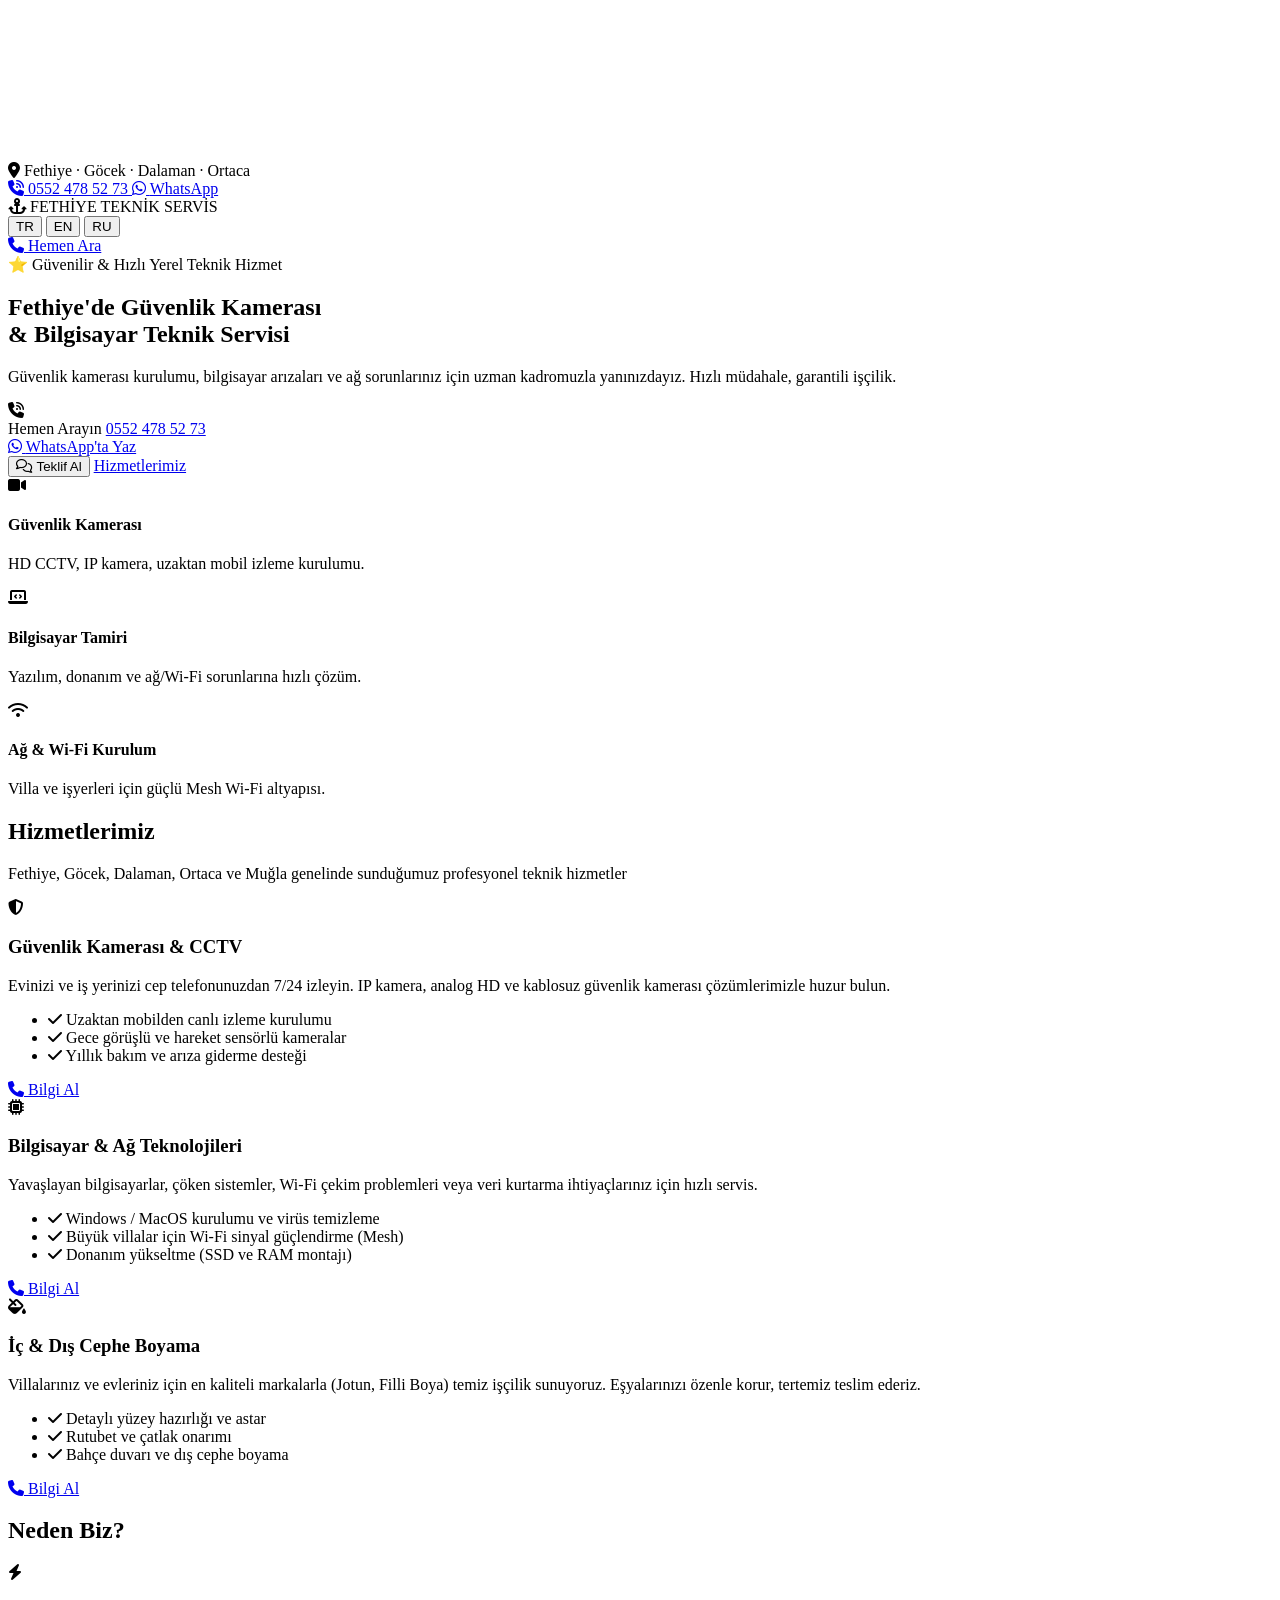
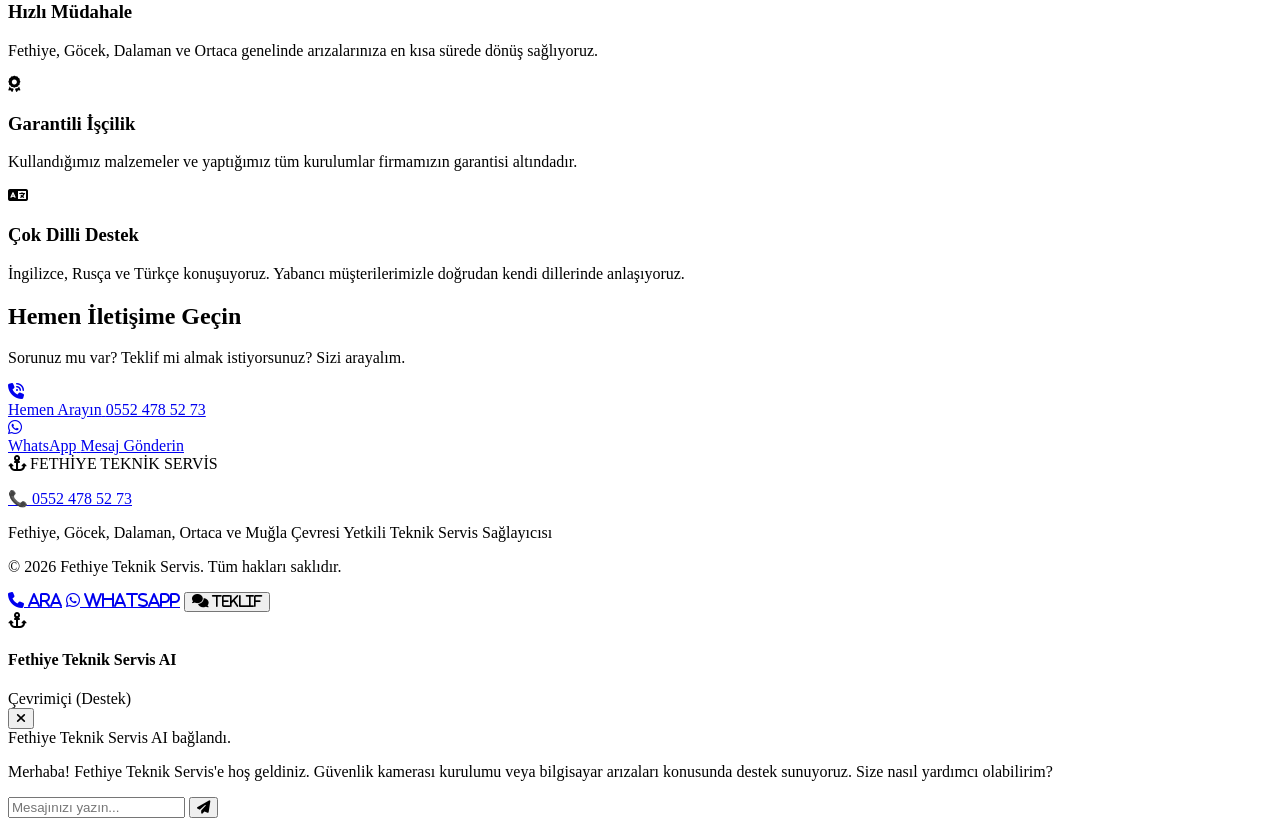
==== index.html @ 7c538374 "Create index.html" ====
<!DOCTYPE html>
<html lang="tr">
<head>
    <meta charset="UTF-8">
    <meta name="viewport" content="width=device-width, initial-scale=1.0">
    
    <!-- SEO Meta Tags -->
    <title id="meta-title">Fethiye Teknik Servis | CCTV Kamera Kurulum &amp; Bilgisayar Servisi</title>
    <meta name="description" id="meta-desc" content="Fethiye, Göcek, Dalaman ve Ortaca'da profesyonel güvenlik kamerası kurulumu ve bilgisayar teknik servis hizmetleri. Hızlı, güvenilir ve uygun fiyatlı çözümler.">
    <meta name="keywords" id="meta-keywords" content="fethiye güvenlik kamerası, fethiye bilgisayar tamiri, fethiye cctv, dalaman kamera kurulum, fethiye bilgisayar servisi, fethiye teknik servis, ремонт компьютеров фетхие">
    
    <!-- Google Fonts & Icons -->
    <link rel="preconnect" href="https://fonts.googleapis.com">
    <link rel="preconnect" href="https://fonts.gstatic.com" crossorigin>
    <link href="https://fonts.googleapis.com/css2?family=Outfit:wght@300;400;600;700;800&display=swap" rel="stylesheet">
    <link rel="stylesheet" href="https://cdnjs.cloudflare.com/ajax/libs/font-awesome/6.4.0/css/all.min.css">
    
    <link rel="stylesheet" href="style.css">
</head>
<body>

    <!-- Animated Canvas Background -->
    <canvas id="bg-canvas"></canvas>
    <!-- Background Glows -->
    <div class="glow glow-1"></div>
    <div class="glow glow-2"></div>
    <div class="glow glow-3"></div>

    <!-- TOP PHONE BAR -->
    <div class="top-phone-bar">
        <div class="container top-phone-inner">
            <div class="top-phone-left">
                <i class="fa-solid fa-location-dot"></i>
                <span>Fethiye · Göcek · Dalaman · Ortaca</span>
            </div>
            <div class="top-phone-right">
                <a href="tel:+905524785273" class="top-phone-link" id="top-phone-link">
                    <i class="fa-solid fa-phone-volume"></i>
                    <span id="top-phone-number">0552 478 52 73</span>
                </a>
                <a href="https://wa.me/905524785273" class="top-wa-link" target="_blank" id="top-wa-link">
                    <i class="fa-brands fa-whatsapp"></i>
                    <span>WhatsApp</span>
                </a>
            </div>
        </div>
    </div>

    <!-- Navigation -->
    <header>
        <div class="container navbar">
            <div class="logo" id="logo-text">
                <i class="fa-solid fa-anchor logo-icon"></i> FETHİYE <span class="accent-text">TEKNİK SERVİS</span>
            </div>
            
            <div class="nav-right">
                <!-- Language Switcher -->
                <div class="lang-selector">
                    <button class="lang-btn active" data-lang="tr">TR</button>
                    <button class="lang-btn" data-lang="en">EN</button>
                    <button class="lang-btn" data-lang="ru">RU</button>
                </div>
                <a href="tel:+905524785273" class="btn-call-header" id="nav-call-btn">
                    <i class="fa-solid fa-phone"></i> <span id="nav-phone-txt">Hemen Ara</span>
                </a>
            </div>
        </div>
    </header>

    <!-- Hero Section -->
    <section class="hero-section">
        <div class="container hero-container">
            <div class="hero-content">
                <div class="tagline" data-i18n="hero_tagline">⭐ Güvenilir &amp; Hızlı Yerel Teknik Hizmet</div>
                <h1 id="hero-title">
                    Fethiye'de <span class="gradient-text">Güvenlik Kamerası</span><br>&amp; Bilgisayar Teknik Servisi
                </h1>
                <p class="lead-text" id="hero-desc">
                    Güvenlik kamerası kurulumu, bilgisayar arızaları ve ağ sorunlarınız için uzman kadromuzla yanınızdayız. Hızlı müdahale, garantili işçilik.
                </p>

                <!-- BIG PHONE CALL BANNER -->
                <div class="hero-phone-banner">
                    <div class="hero-phone-content">
                        <div class="hero-phone-icon-wrap">
                            <i class="fa-solid fa-phone-volume"></i>
                        </div>
                        <div class="hero-phone-info">
                            <span class="hero-phone-label" data-i18n="call_now_label">Hemen Arayın</span>
                            <a href="tel:+905524785273" class="hero-phone-number" id="hero-phone-number">0552 478 52 73</a>
                        </div>
                        <a href="https://wa.me/905524785273" class="hero-wa-btn" target="_blank" id="hero-wa-btn">
                            <i class="fa-brands fa-whatsapp"></i>
                            <span data-i18n="whatsapp_btn">WhatsApp'ta Yaz</span>
                        </a>
                    </div>
                </div>

                <div class="hero-actions">
                    <button class="btn-primary start-chat-trigger" id="hero-cta-btn">
                        <i class="fa-regular fa-comments"></i> <span data-i18n="hero_cta">Teklif Al</span>
                    </button>
                    <a href="#services" class="btn-secondary" id="hero-secondary-btn">
                        <span data-i18n="hero_secondary">Hizmetlerimiz</span>
                    </a>
                </div>
            </div>
            
            <div class="hero-badge-container">
                <div class="service-quick-cards">
                    <div class="quick-card">
                        <i class="fa-solid fa-video card-icon camera"></i>
                        <h4 data-i18n="service_camera_title">Güvenlik Kamerası</h4>
                        <p data-i18n="service_camera_desc">HD CCTV, IP kamera, uzaktan mobil izleme kurulumu.</p>
                    </div>
                    <div class="quick-card">
                        <i class="fa-solid fa-laptop-code card-icon computer"></i>
                        <h4 data-i18n="service_pc_title">Bilgisayar Tamiri</h4>
                        <p data-i18n="service_pc_desc">Yazılım, donanım ve ağ/Wi-Fi sorunlarına hızlı çözüm.</p>
                    </div>
                    <div class="quick-card">
                        <i class="fa-solid fa-wifi card-icon wifi"></i>
                        <h4 data-i18n="service_net_title">Ağ &amp; Wi-Fi Kurulum</h4>
                        <p data-i18n="service_net_desc">Villa ve işyerleri için güçlü Mesh Wi-Fi altyapısı.</p>
                    </div>
                </div>
            </div>
        </div>
    </section>

    <!-- Services Grid -->
    <section id="services" class="services-section">
        <div class="container">
            <div class="section-header">
                <h2 data-i18n="services_header_title">Hizmetlerimiz</h2>
                <p data-i18n="services_header_subtitle">Fethiye, Göcek, Dalaman, Ortaca ve Muğla genelinde sunduğumuz profesyonel teknik hizmetler</p>
            </div>
            
            <div class="services-grid">
                <div class="service-detail-card">
                    <div class="card-image-placeholder camera-bg">
                        <i class="fa-solid fa-shield-halved"></i>
                    </div>
                    <div class="card-body">
                        <h3 data-i18n="detail_camera_title">Güvenlik Kamerası &amp; CCTV</h3>
                        <p data-i18n="detail_camera_desc">Evinizi ve iş yerinizi cep telefonunuzdan 7/24 izleyin. IP kamera, analog HD ve kablosuz güvenlik kamerası çözümlerimizle huzur bulun.</p>
                        <ul>
                            <li><i class="fa-solid fa-check text-accent"></i> <span data-i18n="detail_camera_item1">Uzaktan mobilden canlı izleme kurulumu</span></li>
                            <li><i class="fa-solid fa-check text-accent"></i> <span data-i18n="detail_camera_item2">Gece görüşlü ve hareket sensörlü kameralar</span></li>
                            <li><i class="fa-solid fa-check text-accent"></i> <span data-i18n="detail_camera_item3">Yıllık bakım ve arıza giderme desteği</span></li>
                        </ul>
                        <a href="tel:+905524785273" class="card-cta-btn" id="card-call-1">
                            <i class="fa-solid fa-phone"></i> <span data-i18n="card_call_btn">Bilgi Al</span>
                        </a>
                    </div>
                </div>

                <div class="service-detail-card">
                    <div class="card-image-placeholder computer-bg">
                        <i class="fa-solid fa-microchip"></i>
                    </div>
                    <div class="card-body">
                        <h3 data-i18n="detail_pc_title">Bilgisayar &amp; Ağ Teknolojileri</h3>
                        <p data-i18n="detail_pc_desc">Yavaşlayan bilgisayarlar, çöken sistemler, Wi-Fi çekim problemleri veya veri kurtarma ihtiyaçlarınız için hızlı servis.</p>
                        <ul>
                            <li><i class="fa-solid fa-check text-accent"></i> <span data-i18n="detail_pc_item1">Windows / MacOS kurulumu ve virüs temizleme</span></li>
                            <li><i class="fa-solid fa-check text-accent"></i> <span data-i18n="detail_pc_item2">Büyük villalar için Wi-Fi sinyal güçlendirme (Mesh)</span></li>
                            <li><i class="fa-solid fa-check text-accent"></i> <span data-i18n="detail_pc_item3">Donanım yükseltme (SSD ve RAM montajı)</span></li>
                        </ul>
                        <a href="tel:+905524785273" class="card-cta-btn" id="card-call-2">
                            <i class="fa-solid fa-phone"></i> <span data-i18n="card_call_btn">Bilgi Al</span>
                        </a>
                    </div>
                </div>

                <div class="service-detail-card">
                    <div class="card-image-placeholder paint-bg">
                        <i class="fa-solid fa-fill-drip"></i>
                    </div>
                    <div class="card-body">
                        <h3 data-i18n="detail_paint_title">İç &amp; Dış Cephe Boyama</h3>
                        <p data-i18n="detail_paint_desc">Villalarınız ve evleriniz için en kaliteli markalarla (Jotun, Filli Boya) temiz işçilik sunuyoruz. Eşyalarınızı özenle korur, tertemiz teslim ederiz.</p>
                        <ul>
                            <li><i class="fa-solid fa-check text-accent"></i> <span data-i18n="detail_paint_item1">Detaylı yüzey hazırlığı ve astar</span></li>
                            <li><i class="fa-solid fa-check text-accent"></i> <span data-i18n="detail_paint_item2">Rutubet ve çatlak onarımı</span></li>
                            <li><i class="fa-solid fa-check text-accent"></i> <span data-i18n="detail_paint_item3">Bahçe duvarı ve dış cephe boyama</span></li>
                        </ul>
                        <a href="tel:+905524785273" class="card-cta-btn" id="card-call-3">
                            <i class="fa-solid fa-phone"></i> <span data-i18n="card_call_btn">Bilgi Al</span>
                        </a>
                    </div>
                </div>
            </div>
        </div>
    </section>

    <!-- Why Us Section -->
    <section class="why-us">
        <div class="container text-center">
            <h2 data-i18n="why_us_title">Neden Biz?</h2>
            <div class="why-us-grid">
                <div class="why-card">
                    <i class="fa-solid fa-bolt icon-why"></i>
                    <h3 data-i18n="why_time_title">Hızlı Müdahale</h3>
                    <p data-i18n="why_time_desc">Fethiye, Göcek, Dalaman ve Ortaca genelinde arızalarınıza en kısa sürede dönüş sağlıyoruz.</p>
                </div>
                <div class="why-card">
                    <i class="fa-solid fa-award icon-why"></i>
                    <h3 data-i18n="why_quality_title">Garantili İşçilik</h3>
                    <p data-i18n="why_quality_desc">Kullandığımız malzemeler ve yaptığımız tüm kurulumlar firmamızın garantisi altındadır.</p>
                </div>
                <div class="why-card">
                    <i class="fa-solid fa-language icon-why"></i>
                    <h3 data-i18n="why_lang_title">Çok Dilli Destek</h3>
                    <p data-i18n="why_lang_desc">İngilizce, Rusça ve Türkçe konuşuyoruz. Yabancı müşterilerimizle doğrudan kendi dillerinde anlaşıyoruz.</p>
                </div>
            </div>
        </div>
    </section>

    <!-- Contact CTA Section -->
    <section class="contact-cta-section">
        <div class="container contact-cta-inner">
            <div class="contact-cta-text">
                <h2 data-i18n="cta_title">Hemen İletişime Geçin</h2>
                <p data-i18n="cta_desc">Sorunuz mu var? Teklif mi almak istiyorsunuz? Sizi arayalım.</p>
            </div>
            <div class="contact-cta-btns">
                <a href="tel:+905524785273" class="btn-big-call" id="cta-call-btn">
                    <i class="fa-solid fa-phone-volume"></i>
                    <div>
                        <span class="btn-big-label" data-i18n="call_now_label">Hemen Arayın</span>
                        <span class="btn-big-number" id="cta-phone-number">0552 478 52 73</span>
                    </div>
                </a>
                <a href="https://wa.me/905524785273" class="btn-big-wa" target="_blank" id="cta-wa-btn">
                    <i class="fa-brands fa-whatsapp"></i>
                    <div>
                        <span class="btn-big-label">WhatsApp</span>
                        <span class="btn-big-number" data-i18n="whatsapp_btn">Mesaj Gönderin</span>
                    </div>
                </a>
            </div>
        </div>
    </section>

    <!-- Footer -->
    <footer>
        <div class="container footer-content text-center">
            <div class="footer-logo">
                <i class="fa-solid fa-anchor"></i> FETHİYE TEKNİK SERVİS
            </div>
            <p class="footer-phone"><a href="tel:+905524785273" id="footer-phone-link">📞 0552 478 52 73</a></p>
            <p class="footer-subtext" data-i18n="footer_sub">Fethiye, Göcek, Dalaman, Ortaca ve Muğla Çevresi Yetkili Teknik Servis Sağlayıcısı</p>
            <p class="footer-copy">&copy; 2026 Fethiye Teknik Servis. Tüm hakları saklıdır.</p>
        </div>
    </footer>

    <!-- Floating Action Buttons -->
    <div class="floating-actions">
        <a href="tel:+905524785273" class="fab fab-call" id="fab-call" title="Hemen Ara">
            <i class="fa-solid fa-phone"></i>
            <span class="fab-label" data-i18n="fab_call">Ara</span>
        </a>
        <a href="https://wa.me/905524785273" class="fab fab-wa" id="fab-wa" target="_blank" title="WhatsApp">
            <i class="fa-brands fa-whatsapp"></i>
            <span class="fab-label">WhatsApp</span>
        </a>
        <button class="fab fab-chat start-chat-trigger" id="fab-chat" title="AI Asistan">
            <i class="fa-solid fa-comments"></i>
            <span class="fab-label" data-i18n="fab_chat">Teklif</span>
        </button>
    </div>

    <!-- Floating Chat Widget -->
    <div class="chat-widget" id="chat-widget">
        <div class="chat-window" id="chat-window">
            <div class="chat-header">
                <div class="chat-header-left">
                    <i class="fa-solid fa-anchor header-icon"></i>
                    <div>
                        <h4 id="bot-name">Fethiye Teknik Servis AI</h4>
                        <span class="status-online"><span class="dot"></span> <span data-i18n="bot_status">Çevrimiçi (Destek)</span></span>
                    </div>
                </div>
                <button class="chat-close" id="chat-close"><i class="fa-solid fa-xmark"></i></button>
            </div>
            
            <div class="chat-messages" id="chat-messages">
                <div class="message system-msg">
                    <span data-i18n="chat_welcome_meta">Fethiye Teknik Servis AI bağlandı.</span>
                </div>
                <div class="message bot-msg">
                    <p data-i18n="chat_welcome">Merhaba! Fethiye Teknik Servis'e hoş geldiniz. Güvenlik kamerası kurulumu veya bilgisayar arızaları konusunda destek sunuyoruz. Size nasıl yardımcı olabilirim?</p>
                </div>
            </div>

            <div class="chat-input-area">
                <input type="text" id="chat-input" placeholder="Mesajınızı yazın..." data-i18n-placeholder="chat_placeholder">
                <button id="chat-send"><i class="fa-solid fa-paper-plane"></i></button>
            </div>
        </div>
    </div>

    <!-- Multi-language script file -->
    <script src="script.js?v=3.0"></script>
    <!-- Animated Background -->
    <script src="bg-animation.js"></script>
</body>
</html>
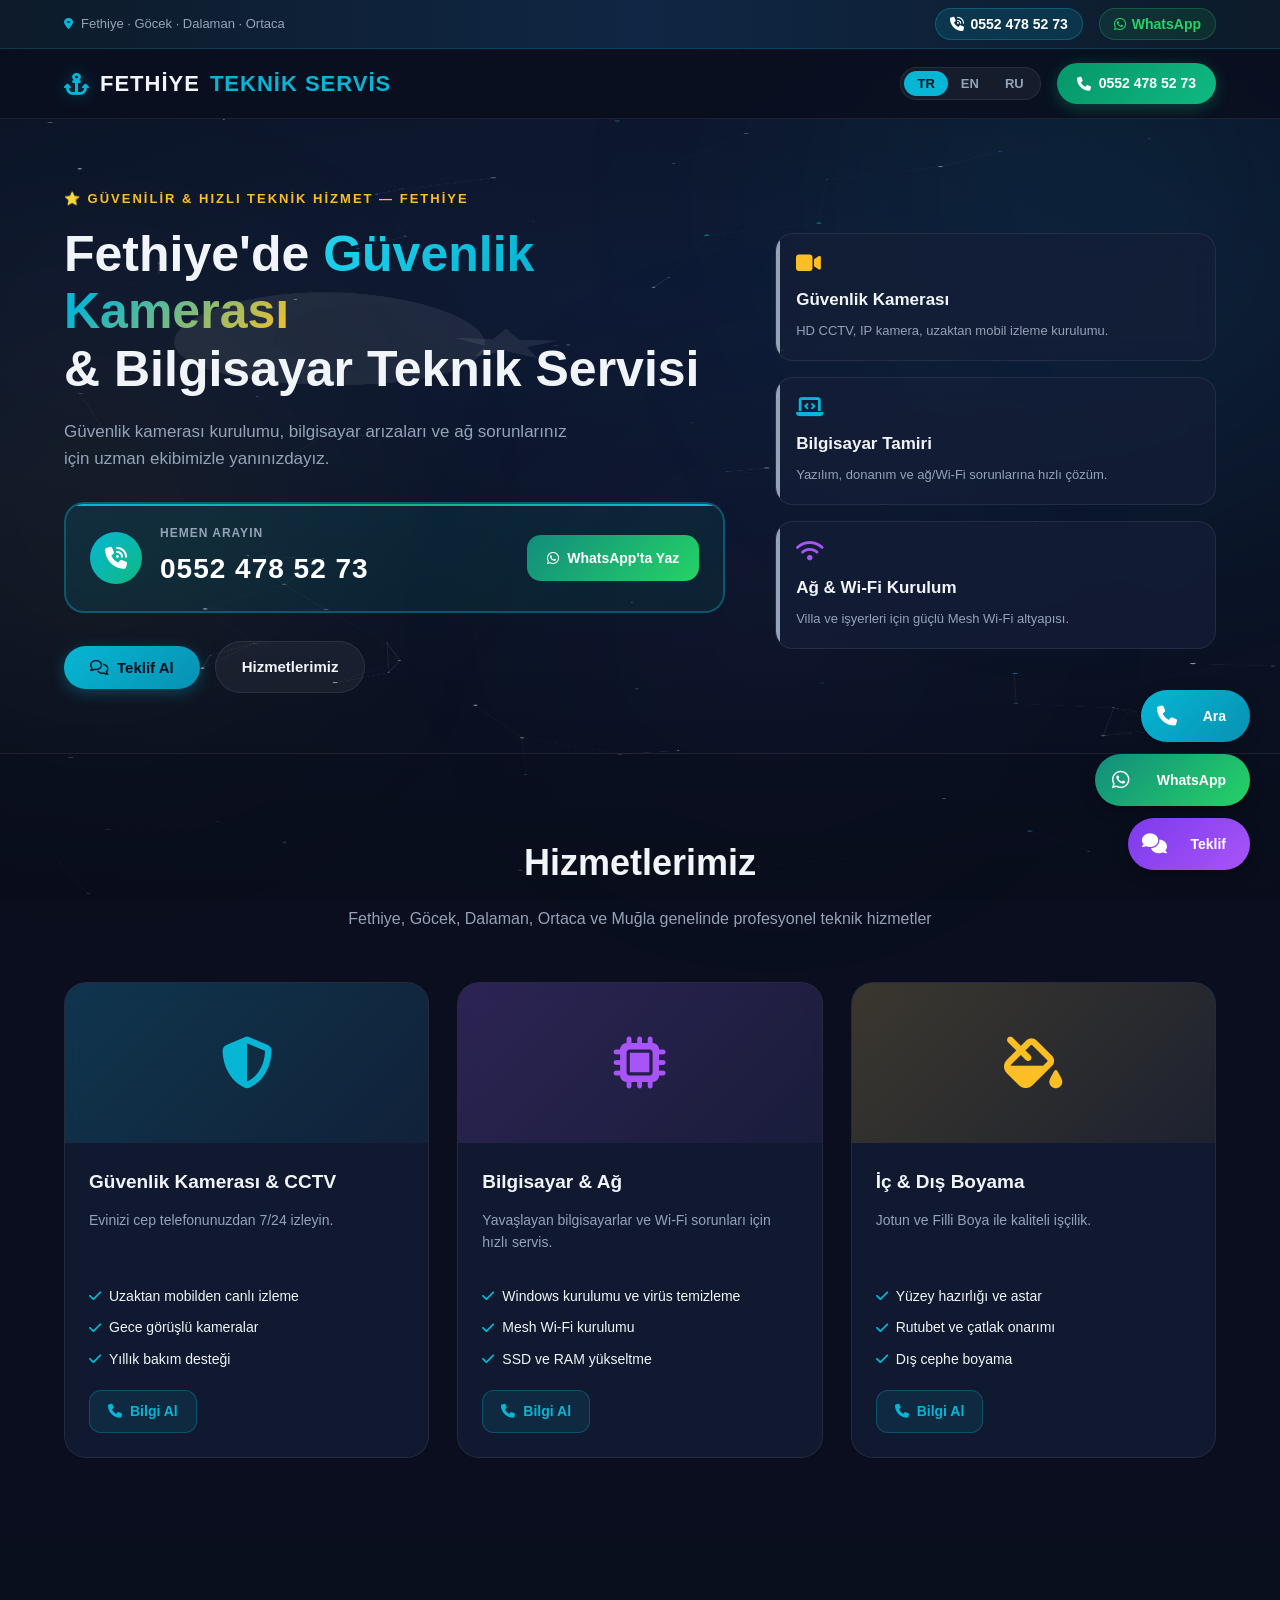
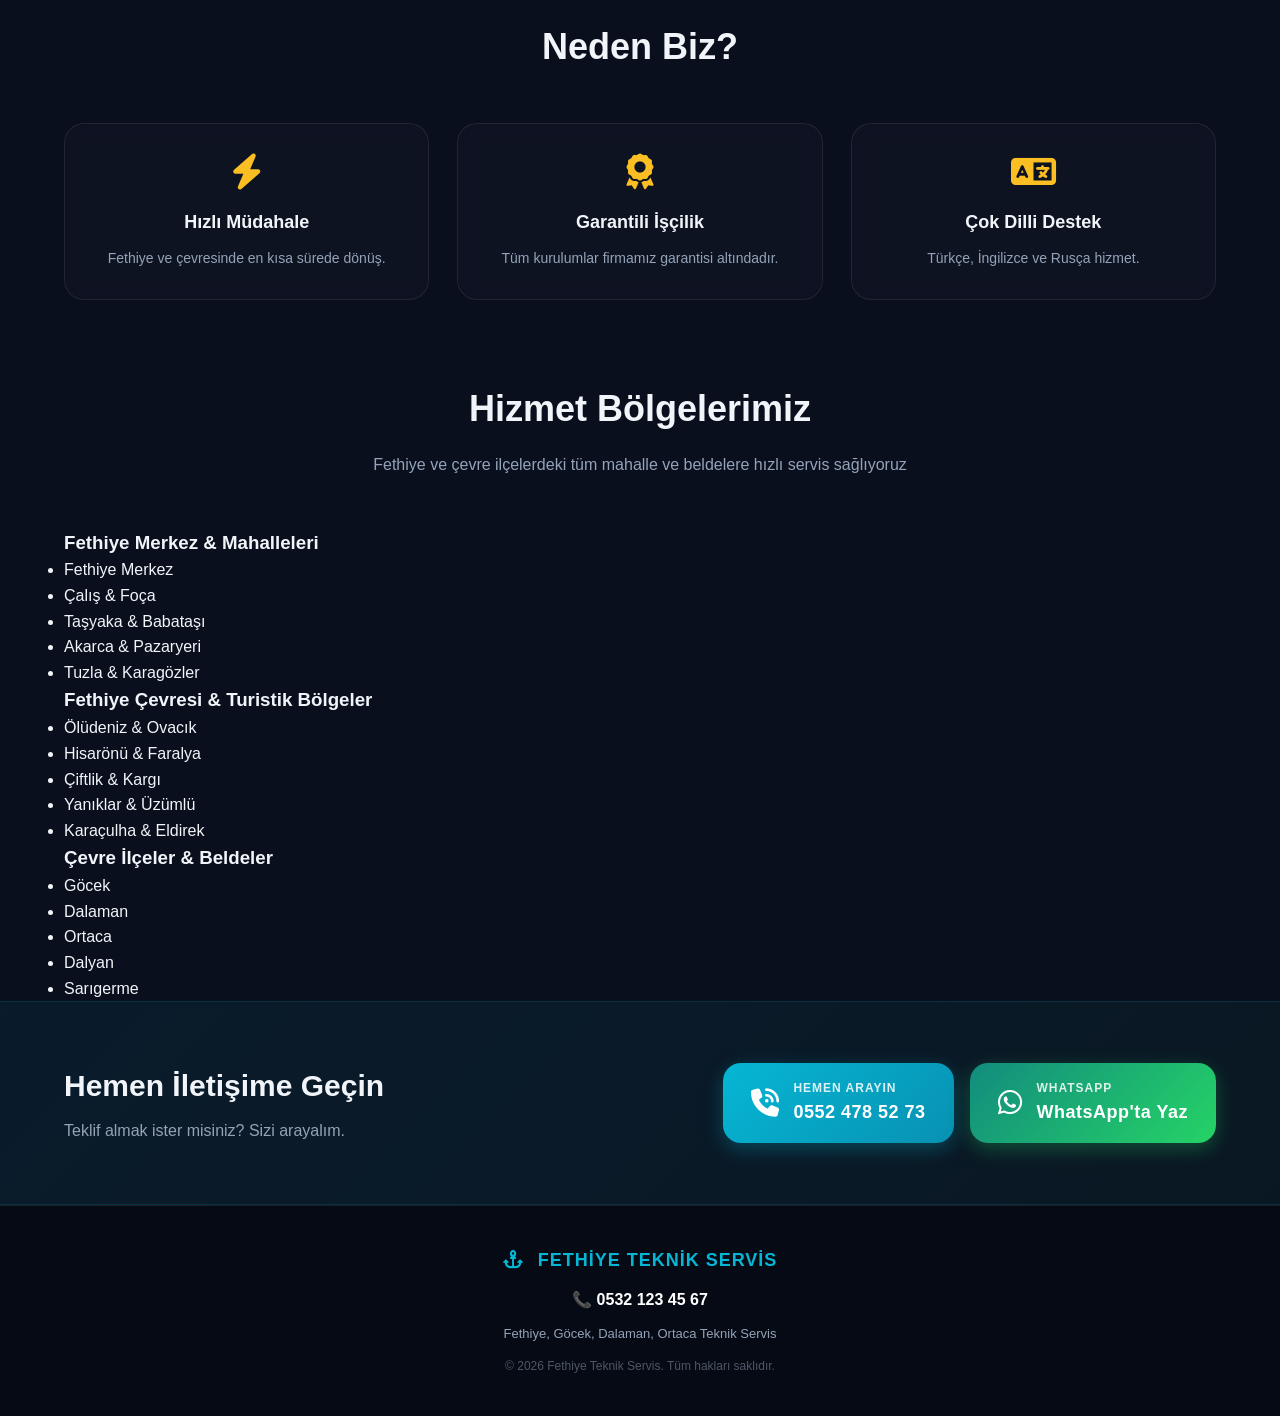
==== commit fc866280: "Update index.html with Service Areas and SEO meta tags" ====
--- a/index.html
+++ b/index.html
@@ -5,10 +5,90 @@
     <meta name="viewport" content="width=device-width, initial-scale=1.0">
     
     <!-- SEO Meta Tags -->
-    <title id="meta-title">Fethiye Teknik Servis | CCTV Kamera Kurulum &amp; Bilgisayar Servisi</title>
+    <title id="meta-title">Fethiye Teknik Servis | CCTV Kamera Kurulum & Bilgisayar Servisi</title>
     <meta name="description" id="meta-desc" content="Fethiye, Göcek, Dalaman ve Ortaca'da profesyonel güvenlik kamerası kurulumu ve bilgisayar teknik servis hizmetleri. Hızlı, güvenilir ve uygun fiyatlı çözümler.">
     <meta name="keywords" id="meta-keywords" content="fethiye güvenlik kamerası, fethiye bilgisayar tamiri, fethiye cctv, dalaman kamera kurulum, fethiye bilgisayar servisi, fethiye teknik servis, ремонт компьютеров фетхие">
     
+    <!-- Open Graph / Facebook -->
+    <meta property="og:type" content="website">
+    <meta property="og:url" content="https://fethiyekaptanbilisimteknolojileri.com.tr/">
+    <meta property="og:title" content="Fethiye Teknik Servis | Kamera & Bilgisayar Servisi">
+    <meta property="og:description" content="Fethiye, Göcek, Dalaman ve Ortaca genelinde profesyonel güvenlik kamerası kurulumu ve bilgisayar teknik servisi.">
+    <meta property="og:image" content="https://fethiyekaptanbilisimteknolojileri.com.tr/Kaptan_Services_Flyer.png">
+
+    <!-- Twitter -->
+    <meta property="twitter:card" content="summary_large_image">
+    <meta property="twitter:url" content="https://fethiyekaptanbilisimteknolojileri.com.tr/">
+    <meta property="twitter:title" content="Fethiye Teknik Servis | Kamera & Bilgisayar Servisi">
+    <meta property="twitter:description" content="Fethiye, Göcek, Dalaman ve Ortaca genelinde profesyonel güvenlik kamerası kurulumu ve bilgisayar teknik servisi.">
+    <meta property="twitter:image" content="https://fethiyekaptanbilisimteknolojileri.com.tr/Kaptan_Services_Flyer.png">
+
+    <!-- Favicon -->
+    <link rel="icon" type="image/png" href="Kaptan_Services_Flyer.png">
+    <link rel="apple-touch-icon" href="Kaptan_Services_Flyer.png">
+
+    <!-- Local Business Structured Data (JSON-LD) -->
+    <script type="application/ld+json">
+    {
+      "@context": "https://schema.org",
+      "@type": "ProfessionalService",
+      "name": "Fethiye Teknik Servis",
+      "image": "https://fethiyekaptanbilisimteknolojileri.com.tr/Kaptan_Services_Flyer.png",
+      "@id": "https://fethiyekaptanbilisimteknolojileri.com.tr/#website",
+      "url": "https://fethiyekaptanbilisimteknolojileri.com.tr/",
+      "telephone": "+905524785273",
+      "priceRange": "$$",
+      "address": {
+        "@type": "PostalAddress",
+        "streetAddress": "Fethiye Merkez",
+        "addressLocality": "Fethiye",
+        "addressRegion": "Muğla",
+        "postalCode": "48300",
+        "addressCountry": "TR"
+      },
+      "geo": {
+        "@type": "GeoCoordinates",
+        "latitude": "36.6219",
+        "longitude": "29.1164"
+      },
+      "openingHoursSpecification": {
+        "@type": "OpeningHoursSpecification",
+        "dayOfWeek": [
+          "Monday",
+          "Tuesday",
+          "Wednesday",
+          "Thursday",
+          "Friday",
+          "Saturday",
+          "Sunday"
+        ],
+        "opens": "08:00",
+        "closes": "22:00"
+      },
+      "sameAs": [
+        "https://wa.me/905524785273"
+      ],
+      "areaServed": [
+        {
+          "@type": "AdministrativeArea",
+          "name": "Fethiye"
+        },
+        {
+          "@type": "AdministrativeArea",
+          "name": "Göcek"
+        },
+        {
+          "@type": "AdministrativeArea",
+          "name": "Dalaman"
+        },
+        {
+          "@type": "AdministrativeArea",
+          "name": "Ortaca"
+        }
+      ]
+    }
+    </script>
+
     <!-- Google Fonts & Icons -->
     <link rel="preconnect" href="https://fonts.googleapis.com">
     <link rel="preconnect" href="https://fonts.gstatic.com" crossorigin>
@@ -34,11 +114,11 @@
                 <span>Fethiye · Göcek · Dalaman · Ortaca</span>
             </div>
             <div class="top-phone-right">
-                <a href="tel:+905524785273" class="top-phone-link" id="top-phone-link">
+                <a href="tel:+905321234567" class="top-phone-link" id="top-phone-link">
                     <i class="fa-solid fa-phone-volume"></i>
-                    <span id="top-phone-number">0552 478 52 73</span>
+                    <span id="top-phone-number">0532 123 45 67</span>
                 </a>
-                <a href="https://wa.me/905524785273" class="top-wa-link" target="_blank" id="top-wa-link">
+                <a href="https://wa.me/905321234567" class="top-wa-link" target="_blank" id="top-wa-link">
                     <i class="fa-brands fa-whatsapp"></i>
                     <span>WhatsApp</span>
                 </a>
@@ -60,7 +140,7 @@
                     <button class="lang-btn" data-lang="en">EN</button>
                     <button class="lang-btn" data-lang="ru">RU</button>
                 </div>
-                <a href="tel:+905524785273" class="btn-call-header" id="nav-call-btn">
+                <a href="tel:+905321234567" class="btn-call-header" id="nav-call-btn">
                     <i class="fa-solid fa-phone"></i> <span id="nav-phone-txt">Hemen Ara</span>
                 </a>
             </div>
@@ -71,9 +151,9 @@
     <section class="hero-section">
         <div class="container hero-container">
             <div class="hero-content">
-                <div class="tagline" data-i18n="hero_tagline">⭐ Güvenilir &amp; Hızlı Yerel Teknik Hizmet</div>
+                <div class="tagline" data-i18n="hero_tagline">⭐ Güvenilir & Hızlı Yerel Teknik Hizmet</div>
                 <h1 id="hero-title">
-                    Fethiye'de <span class="gradient-text">Güvenlik Kamerası</span><br>&amp; Bilgisayar Teknik Servisi
+                    Fethiye'de <span class="gradient-text">Güvenlik Kamerası</span><br>& Bilgisayar Teknik Servisi
                 </h1>
                 <p class="lead-text" id="hero-desc">
                     Güvenlik kamerası kurulumu, bilgisayar arızaları ve ağ sorunlarınız için uzman kadromuzla yanınızdayız. Hızlı müdahale, garantili işçilik.
@@ -87,9 +167,9 @@
                         </div>
                         <div class="hero-phone-info">
                             <span class="hero-phone-label" data-i18n="call_now_label">Hemen Arayın</span>
-                            <a href="tel:+905524785273" class="hero-phone-number" id="hero-phone-number">0552 478 52 73</a>
+                            <a href="tel:+905321234567" class="hero-phone-number" id="hero-phone-number">0532 123 45 67</a>
                         </div>
-                        <a href="https://wa.me/905524785273" class="hero-wa-btn" target="_blank" id="hero-wa-btn">
+                        <a href="https://wa.me/905321234567" class="hero-wa-btn" target="_blank" id="hero-wa-btn">
                             <i class="fa-brands fa-whatsapp"></i>
                             <span data-i18n="whatsapp_btn">WhatsApp'ta Yaz</span>
                         </a>
@@ -120,7 +200,7 @@
                     </div>
                     <div class="quick-card">
                         <i class="fa-solid fa-wifi card-icon wifi"></i>
-                        <h4 data-i18n="service_net_title">Ağ &amp; Wi-Fi Kurulum</h4>
+                        <h4 data-i18n="service_net_title">Ağ & Wi-Fi Kurulum</h4>
                         <p data-i18n="service_net_desc">Villa ve işyerleri için güçlü Mesh Wi-Fi altyapısı.</p>
                     </div>
                 </div>
@@ -142,14 +222,14 @@
                         <i class="fa-solid fa-shield-halved"></i>
                     </div>
                     <div class="card-body">
-                        <h3 data-i18n="detail_camera_title">Güvenlik Kamerası &amp; CCTV</h3>
+                        <h3 data-i18n="detail_camera_title">Güvenlik Kamerası & CCTV</h3>
                         <p data-i18n="detail_camera_desc">Evinizi ve iş yerinizi cep telefonunuzdan 7/24 izleyin. IP kamera, analog HD ve kablosuz güvenlik kamerası çözümlerimizle huzur bulun.</p>
                         <ul>
                             <li><i class="fa-solid fa-check text-accent"></i> <span data-i18n="detail_camera_item1">Uzaktan mobilden canlı izleme kurulumu</span></li>
                             <li><i class="fa-solid fa-check text-accent"></i> <span data-i18n="detail_camera_item2">Gece görüşlü ve hareket sensörlü kameralar</span></li>
                             <li><i class="fa-solid fa-check text-accent"></i> <span data-i18n="detail_camera_item3">Yıllık bakım ve arıza giderme desteği</span></li>
                         </ul>
-                        <a href="tel:+905524785273" class="card-cta-btn" id="card-call-1">
+                        <a href="tel:+905321234567" class="card-cta-btn" id="card-call-1">
                             <i class="fa-solid fa-phone"></i> <span data-i18n="card_call_btn">Bilgi Al</span>
                         </a>
                     </div>
@@ -160,14 +240,14 @@
                         <i class="fa-solid fa-microchip"></i>
                     </div>
                     <div class="card-body">
-                        <h3 data-i18n="detail_pc_title">Bilgisayar &amp; Ağ Teknolojileri</h3>
+                        <h3 data-i18n="detail_pc_title">Bilgisayar & Ağ Teknolojileri</h3>
                         <p data-i18n="detail_pc_desc">Yavaşlayan bilgisayarlar, çöken sistemler, Wi-Fi çekim problemleri veya veri kurtarma ihtiyaçlarınız için hızlı servis.</p>
                         <ul>
                             <li><i class="fa-solid fa-check text-accent"></i> <span data-i18n="detail_pc_item1">Windows / MacOS kurulumu ve virüs temizleme</span></li>
                             <li><i class="fa-solid fa-check text-accent"></i> <span data-i18n="detail_pc_item2">Büyük villalar için Wi-Fi sinyal güçlendirme (Mesh)</span></li>
                             <li><i class="fa-solid fa-check text-accent"></i> <span data-i18n="detail_pc_item3">Donanım yükseltme (SSD ve RAM montajı)</span></li>
                         </ul>
-                        <a href="tel:+905524785273" class="card-cta-btn" id="card-call-2">
+                        <a href="tel:+905321234567" class="card-cta-btn" id="card-call-2">
                             <i class="fa-solid fa-phone"></i> <span data-i18n="card_call_btn">Bilgi Al</span>
                         </a>
                     </div>
@@ -178,14 +258,14 @@
                         <i class="fa-solid fa-fill-drip"></i>
                     </div>
                     <div class="card-body">
-                        <h3 data-i18n="detail_paint_title">İç &amp; Dış Cephe Boyama</h3>
+                        <h3 data-i18n="detail_paint_title">İç & Dış Cephe Boyama</h3>
                         <p data-i18n="detail_paint_desc">Villalarınız ve evleriniz için en kaliteli markalarla (Jotun, Filli Boya) temiz işçilik sunuyoruz. Eşyalarınızı özenle korur, tertemiz teslim ederiz.</p>
                         <ul>
                             <li><i class="fa-solid fa-check text-accent"></i> <span data-i18n="detail_paint_item1">Detaylı yüzey hazırlığı ve astar</span></li>
                             <li><i class="fa-solid fa-check text-accent"></i> <span data-i18n="detail_paint_item2">Rutubet ve çatlak onarımı</span></li>
                             <li><i class="fa-solid fa-check text-accent"></i> <span data-i18n="detail_paint_item3">Bahçe duvarı ve dış cephe boyama</span></li>
                         </ul>
-                        <a href="tel:+905524785273" class="card-cta-btn" id="card-call-3">
+                        <a href="tel:+905321234567" class="card-cta-btn" id="card-call-3">
                             <i class="fa-solid fa-phone"></i> <span data-i18n="card_call_btn">Bilgi Al</span>
                         </a>
                     </div>
@@ -218,6 +298,48 @@
         </div>
     </section>
 
+    <!-- Service Areas Section -->
+    <section class="locations-section">
+        <div class="container">
+            <div class="section-header">
+                <h2 data-i18n="locations_title">Hizmet Bölgelerimiz</h2>
+                <p data-i18n="locations_subtitle">Fethiye ve çevre ilçelerdeki tüm mahalle ve beldelere hızlı servis sağlıyoruz</p>
+            </div>
+            <div class="locations-grid">
+                <div class="location-card">
+                    <h3 data-i18n="loc_cat1_title">Fethiye Merkez & Mahalleleri</h3>
+                    <ul>
+                        <li>Fethiye Merkez</li>
+                        <li>Çalış & Foça</li>
+                        <li>Taşyaka & Babataşı</li>
+                        <li>Akarca & Pazaryeri</li>
+                        <li>Tuzla & Karagözler</li>
+                    </ul>
+                </div>
+                <div class="location-card">
+                    <h3 data-i18n="loc_cat2_title">Fethiye Çevresi & Turistik Bölgeler</h3>
+                    <ul>
+                        <li>Ölüdeniz & Ovacık</li>
+                        <li>Hisarönü & Faralya</li>
+                        <li>Çiftlik & Kargı</li>
+                        <li>Yanıklar & Üzümlü</li>
+                        <li>Karaçulha & Eldirek</li>
+                    </ul>
+                </div>
+                <div class="location-card">
+                    <h3 data-i18n="loc_cat3_title">Çevre İlçeler & Beldeler</h3>
+                    <ul>
+                        <li>Göcek</li>
+                        <li>Dalaman</li>
+                        <li>Ortaca</li>
+                        <li>Dalyan</li>
+                        <li>Sarıgerme</li>
+                    </ul>
+                </div>
+            </div>
+        </div>
+    </section>
+
     <!-- Contact CTA Section -->
     <section class="contact-cta-section">
         <div class="container contact-cta-inner">
@@ -226,14 +348,14 @@
                 <p data-i18n="cta_desc">Sorunuz mu var? Teklif mi almak istiyorsunuz? Sizi arayalım.</p>
             </div>
             <div class="contact-cta-btns">
-                <a href="tel:+905524785273" class="btn-big-call" id="cta-call-btn">
+                <a href="tel:+905321234567" class="btn-big-call" id="cta-call-btn">
                     <i class="fa-solid fa-phone-volume"></i>
                     <div>
                         <span class="btn-big-label" data-i18n="call_now_label">Hemen Arayın</span>
-                        <span class="btn-big-number" id="cta-phone-number">0552 478 52 73</span>
+                        <span class="btn-big-number" id="cta-phone-number">0532 123 45 67</span>
                     </div>
                 </a>
-                <a href="https://wa.me/905524785273" class="btn-big-wa" target="_blank" id="cta-wa-btn">
+                <a href="https://wa.me/905321234567" class="btn-big-wa" target="_blank" id="cta-wa-btn">
                     <i class="fa-brands fa-whatsapp"></i>
                     <div>
                         <span class="btn-big-label">WhatsApp</span>
@@ -250,19 +372,19 @@
             <div class="footer-logo">
                 <i class="fa-solid fa-anchor"></i> FETHİYE TEKNİK SERVİS
             </div>
-            <p class="footer-phone"><a href="tel:+905524785273" id="footer-phone-link">📞 0552 478 52 73</a></p>
-            <p class="footer-subtext" data-i18n="footer_sub">Fethiye, Göcek, Dalaman, Ortaca ve Muğla Çevresi Yetkili Teknik Servis Sağlayıcısı</p>
+            <p class="footer-phone"><a href="tel:+905321234567" id="footer-phone-link">📞 0532 123 45 67</a></p>
+            <p class="footer-subtext" data-i18n="footer_sub">Fethiye, Göcek, Dalaman, Ortaca and Muğla Çevresi Yetkili Teknik Servis Sağlayıcısı</p>
             <p class="footer-copy">&copy; 2026 Fethiye Teknik Servis. Tüm hakları saklıdır.</p>
         </div>
     </footer>
 
     <!-- Floating Action Buttons -->
     <div class="floating-actions">
-        <a href="tel:+905524785273" class="fab fab-call" id="fab-call" title="Hemen Ara">
+        <a href="tel:+905321234567" class="fab fab-call" id="fab-call" title="Hemen Ara">
             <i class="fa-solid fa-phone"></i>
             <span class="fab-label" data-i18n="fab_call">Ara</span>
         </a>
-        <a href="https://wa.me/905524785273" class="fab fab-wa" id="fab-wa" target="_blank" title="WhatsApp">
+        <a href="https://wa.me/905321234567" class="fab fab-wa" id="fab-wa" target="_blank" title="WhatsApp">
             <i class="fa-brands fa-whatsapp"></i>
             <span class="fab-label">WhatsApp</span>
         </a>
@@ -274,6 +396,7 @@
 
     <!-- Floating Chat Widget -->
     <div class="chat-widget" id="chat-widget">
+        <!-- Chat Window -->
         <div class="chat-window" id="chat-window">
             <div class="chat-header">
                 <div class="chat-header-left">
@@ -288,10 +411,10 @@
             
             <div class="chat-messages" id="chat-messages">
                 <div class="message system-msg">
-                    <span data-i18n="chat_welcome_meta">Fethiye Teknik Servis AI bağlandı.</span>
+                    <span data-i18n="chat_welcome_meta">Kaptan AI Ajanı bağlandı. Diliniz otomatik algılanacaktır.</span>
                 </div>
                 <div class="message bot-msg">
-                    <p data-i18n="chat_welcome">Merhaba! Fethiye Teknik Servis'e hoş geldiniz. Güvenlik kamerası kurulumu veya bilgisayar arızaları konusunda destek sunuyoruz. Size nasıl yardımcı olabilirim?</p>
+                    <p data-i18n="chat_welcome">Merhaba! Kaptan Bilişim'e hoş geldiniz. Güvenlik kamerası kurulumu veya bilgisayar arızaları konusunda destek sunuyoruz. Size nasıl yardımcı olabilirim?</p>
                 </div>
             </div>
 
@@ -303,8 +426,8 @@
     </div>
 
     <!-- Multi-language script file -->
-    <script src="script.js?v=3.0"></script>
+    <script src="script.js?v=2.0"></script>
     <!-- Animated Background -->
     <script src="bg-animation.js"></script>
 </body>
-</html>
+    </html>
--- a/style.css
+++ b/style.css
@@ -0,0 +1,18 @@
+:root{--bg-dark:#0a0f1e;--bg-card:rgba(20,30,55,0.75);--text-light:#f1f5f9;--text-muted:#94a3b8;--accent:#06b6d4;--accent-hover:#0891b2;--accent-glow:rgba(6,182,212,0.4);--secondary:#fbbf24;--border-color:rgba(255,255,255,0.08);--font-sans:'Outfit',sans-serif}
+*{margin:0;padding:0;box-sizing:border-box}html{scroll-behavior:smooth}body{background-color:var(--bg-dark);color:var(--text-light);font-family:var(--font-sans);overflow-x:hidden;position:relative;min-height:100vh;line-height:1.6}
+#bg-canvas{position:fixed;top:0;left:0;width:100%;height:100%;z-index:0;pointer-events:none}
+.glow{position:fixed;border-radius:50%;filter:blur(130px);z-index:0;pointer-events:none}.glow-1{width:700px;height:700px;background:radial-gradient(circle,rgba(6,182,212,0.12) 0%,transparent 70%);top:-150px;right:-150px}.glow-2{width:600px;height:600px;background:radial-gradient(circle,rgba(251,191,36,0.08) 0%,transparent 70%);bottom:10%;left:-200px}.glow-3{width:500px;height:500px;background:radial-gradient(circle,rgba(139,92,246,0.07) 0%,transparent 70%);top:40%;right:20%}
+.top-phone-bar,header,section,footer,.floating-actions,.chat-widget{position:relative;z-index:10}
+.top-phone-bar{background:linear-gradient(90deg,#0d1b2a 0%,#0f2744 50%,#0d1b2a 100%);border-bottom:1px solid rgba(6,182,212,0.2);padding:8px 0}.top-phone-inner{display:flex;justify-content:space-between;align-items:center;flex-wrap:wrap;gap:8px}.top-phone-left{display:flex;align-items:center;gap:8px;font-size:13px;color:var(--text-muted)}.top-phone-left i{color:var(--accent);font-size:12px}.top-phone-right{display:flex;align-items:center;gap:16px}.top-phone-link,.top-wa-link{display:flex;align-items:center;gap:6px;text-decoration:none;font-weight:700;font-size:14px;transition:all 0.3s}.top-phone-link{color:#fff;background:rgba(6,182,212,0.15);border:1px solid rgba(6,182,212,0.3);padding:4px 14px;border-radius:20px}.top-phone-link:hover{background:rgba(6,182,212,0.3)}.top-wa-link{color:#25d366;background:rgba(37,211,102,0.1);border:1px solid rgba(37,211,102,0.25);padding:4px 14px;border-radius:20px}.container{width:90%;max-width:1200px;margin:0 auto}
+header{background:rgba(10,15,30,0.85);backdrop-filter:blur(14px);border-bottom:1px solid var(--border-color);position:sticky;top:0;z-index:100;padding:14px 0}.navbar{display:flex;justify-content:space-between;align-items:center}.logo{font-size:22px;font-weight:800;letter-spacing:1px;display:flex;align-items:center;gap:10px}.logo-icon{color:var(--accent);filter:drop-shadow(0 0 8px var(--accent-glow))}.accent-text{color:var(--accent)}.nav-right{display:flex;align-items:center;gap:16px}.lang-selector{display:flex;background:rgba(255,255,255,0.05);border:1px solid var(--border-color);border-radius:30px;padding:3px}.lang-btn{background:transparent;border:none;color:var(--text-muted);padding:5px 13px;border-radius:20px;font-family:var(--font-sans);font-weight:600;font-size:13px;cursor:pointer;transition:all 0.3s}.lang-btn.active{background:var(--accent);color:var(--bg-dark)}.btn-call-header{background:linear-gradient(135deg,#059669,#10b981);color:#fff;border:none;padding:9px 20px;border-radius:30px;font-family:var(--font-sans);font-weight:700;font-size:14px;cursor:pointer;display:inline-flex;align-items:center;gap:8px;text-decoration:none;transition:all 0.3s;box-shadow:0 4px 15px rgba(16,185,129,0.3)}
+.btn-primary{background:linear-gradient(135deg,var(--accent) 0%,#0891b2 100%);color:var(--bg-dark);border:none;padding:13px 26px;border-radius:30px;font-family:var(--font-sans);font-weight:700;cursor:pointer;display:inline-flex;align-items:center;gap:8px;transition:all 0.3s;box-shadow:0 4px 15px rgba(6,182,212,0.3);text-decoration:none;font-size:15px}.btn-secondary{background:rgba(255,255,255,0.05);color:var(--text-light);border:1px solid var(--border-color);padding:13px 26px;border-radius:30px;font-family:var(--font-sans);font-weight:600;cursor:pointer;transition:all 0.3s;text-decoration:none;display:inline-flex;align-items:center;font-size:15px}
+.hero-section{padding:70px 0 60px}.hero-container{display:grid;grid-template-columns:1.2fr 0.8fr;gap:50px;align-items:center}.tagline{font-size:13px;font-weight:700;color:var(--secondary);text-transform:uppercase;letter-spacing:2px;margin-bottom:16px}.hero-content h1{font-size:50px;font-weight:800;line-height:1.15;margin-bottom:20px}.gradient-text{background:linear-gradient(135deg,#22d3ee 0%,var(--accent) 50%,var(--secondary) 100%);-webkit-background-clip:text;-webkit-text-fill-color:transparent;background-clip:text}.lead-text{font-size:17px;color:var(--text-muted);margin-bottom:30px;max-width:520px}
+.hero-phone-banner{background:linear-gradient(135deg,rgba(6,182,212,0.12) 0%,rgba(16,185,129,0.08) 100%);border:2px solid rgba(6,182,212,0.35);border-radius:20px;padding:20px 24px;margin-bottom:28px;position:relative;overflow:hidden}.hero-phone-banner::before{content:'';position:absolute;top:0;left:0;right:0;height:2px;background:linear-gradient(90deg,var(--accent),#10b981,var(--accent));animation:shimmer 2.5s infinite}@keyframes shimmer{0%{background-position:0% 50%}50%{background-position:100% 50%}100%{background-position:0% 50%}}.hero-phone-content{display:flex;align-items:center;gap:18px;flex-wrap:wrap}.hero-phone-icon-wrap{width:52px;height:52px;background:linear-gradient(135deg,var(--accent),#10b981);border-radius:50%;display:flex;align-items:center;justify-content:center;font-size:22px;color:#fff;flex-shrink:0;animation:ring 2s ease-in-out infinite}@keyframes ring{0%,100%{transform:scale(1)}30%{transform:scale(1.08) rotate(-5deg)}60%{transform:scale(1.08) rotate(5deg)}}.hero-phone-info{flex:1}.hero-phone-label{display:block;font-size:12px;font-weight:600;color:var(--text-muted);text-transform:uppercase;letter-spacing:1px;margin-bottom:3px}.hero-phone-number{display:block;font-size:28px;font-weight:800;color:#fff;text-decoration:none;letter-spacing:1px}.hero-wa-btn{background:linear-gradient(135deg,#128c7e,#25d366);color:#fff;padding:12px 20px;border-radius:14px;text-decoration:none;font-weight:700;font-size:14px;display:flex;align-items:center;gap:8px;transition:all 0.3s;flex-shrink:0}.hero-actions{display:flex;gap:15px;align-items:center}
+.service-quick-cards{display:flex;flex-direction:column;gap:16px}.quick-card{background:var(--bg-card);backdrop-filter:blur(12px);border:1px solid var(--border-color);padding:18px 20px;border-radius:18px;transition:all 0.3s;display:flex;flex-direction:column;gap:8px;position:relative;overflow:hidden}.quick-card::before{content:'';position:absolute;top:0;left:0;width:4px;height:100%;background:var(--text-muted);transition:all 0.3s}.quick-card:hover{transform:translateX(8px)}.quick-card:hover::before{background:var(--accent)}.card-icon{font-size:22px;margin-bottom:4px}.card-icon.camera{color:var(--secondary)}.card-icon.computer{color:var(--accent)}.card-icon.wifi{color:#a855f7}.quick-card h4{font-size:17px;font-weight:700}.quick-card p{font-size:13px;color:var(--text-muted)}
+.services-section{padding:80px 0;background:rgba(10,15,30,0.5);border-top:1px solid var(--border-color)}.section-header{text-align:center;margin-bottom:50px}.section-header h2{font-size:36px;font-weight:800;margin-bottom:14px}.section-header p{color:var(--text-muted);font-size:16px;max-width:600px;margin:0 auto}.services-grid{display:grid;grid-template-columns:repeat(auto-fit,minmax(300px,1fr));gap:28px}.service-detail-card{background:var(--bg-card);border:1px solid var(--border-color);border-radius:22px;overflow:hidden;transition:all 0.3s;backdrop-filter:blur(10px)}.service-detail-card:hover{transform:translateY(-8px);box-shadow:0 12px 35px rgba(0,0,0,0.4)}.card-image-placeholder{height:160px;display:flex;justify-content:center;align-items:center;font-size:52px}.paint-bg{background:linear-gradient(135deg,rgba(251,191,36,0.18) 0%,rgba(251,191,36,0.05) 100%);color:var(--secondary)}.camera-bg{background:linear-gradient(135deg,rgba(6,182,212,0.18) 0%,rgba(6,182,212,0.05) 100%);color:var(--accent)}.computer-bg{background:linear-gradient(135deg,rgba(168,85,247,0.18) 0%,rgba(168,85,247,0.05) 100%);color:#a855f7}.card-body{padding:24px}.card-body h3{font-size:19px;font-weight:700;margin-bottom:12px}.card-body p{color:var(--text-muted);font-size:14px;margin-bottom:16px;min-height:60px}.card-body ul{list-style:none;display:flex;flex-direction:column;gap:9px;margin-bottom:20px}.card-body li{font-size:14px;color:var(--text-light);display:flex;align-items:center;gap:8px}.text-accent{color:var(--accent)}.card-cta-btn{display:inline-flex;align-items:center;gap:8px;background:rgba(6,182,212,0.1);border:1px solid rgba(6,182,212,0.3);color:var(--accent);padding:9px 18px;border-radius:12px;text-decoration:none;font-weight:700;font-size:14px;transition:all 0.3s}
+.why-us{padding:80px 0}.why-us h2{font-size:36px;font-weight:800;margin-bottom:48px}.text-center{text-align:center}.why-us-grid{display:grid;grid-template-columns:repeat(auto-fit,minmax(260px,1fr));gap:28px}.why-card{padding:30px;background:rgba(255,255,255,0.02);border:1px solid var(--border-color);border-radius:20px;transition:all 0.3s;backdrop-filter:blur(8px)}.why-card:hover{background:rgba(255,255,255,0.04);border-color:var(--accent);transform:translateY(-4px)}.icon-why{font-size:36px;color:var(--secondary);margin-bottom:18px;display:block}.why-card h3{font-size:18px;font-weight:700;margin-bottom:10px}.why-card p{font-size:14px;color:var(--text-muted)}
+.contact-cta-section{background:linear-gradient(135deg,rgba(6,182,212,0.08) 0%,rgba(16,185,129,0.05) 100%);border-top:1px solid rgba(6,182,212,0.15);border-bottom:1px solid rgba(6,182,212,0.15);padding:60px 0}.contact-cta-inner{display:flex;justify-content:space-between;align-items:center;gap:30px;flex-wrap:wrap}.contact-cta-text h2{font-size:30px;font-weight:800;margin-bottom:8px}.contact-cta-text p{color:var(--text-muted);font-size:16px}.contact-cta-btns{display:flex;gap:16px;flex-wrap:wrap}.btn-big-call,.btn-big-wa{display:inline-flex;align-items:center;gap:14px;padding:16px 28px;border-radius:18px;text-decoration:none;transition:all 0.3s;min-width:220px}.btn-big-call{background:linear-gradient(135deg,var(--accent),#0891b2);color:#fff;box-shadow:0 6px 20px rgba(6,182,212,0.3)}.btn-big-wa{background:linear-gradient(135deg,#128c7e,#25d366);color:#fff;box-shadow:0 6px 20px rgba(37,211,102,0.3)}.btn-big-call i,.btn-big-wa i{font-size:28px;flex-shrink:0}.btn-big-label{display:block;font-size:12px;font-weight:600;opacity:0.85;text-transform:uppercase;letter-spacing:1px}.btn-big-number{display:block;font-size:18px;font-weight:800;letter-spacing:0.5px}
+footer{border-top:1px solid var(--border-color);padding:40px 0;background:#060a14}.footer-content{display:flex;flex-direction:column;align-items:center;gap:12px}.footer-logo{font-size:18px;font-weight:800;color:var(--accent);letter-spacing:1px}.footer-logo i{margin-right:8px}.footer-phone a{color:#fff;text-decoration:none;font-size:16px;font-weight:700}.footer-subtext{font-size:13px;color:var(--text-muted)}.footer-copy{font-size:12px;color:rgba(148,163,184,0.5)}
+.floating-actions{position:fixed;bottom:30px;right:30px;z-index:1000;display:flex;flex-direction:column;align-items:flex-end;gap:12px}.fab{display:flex;align-items:center;gap:10px;padding:0 20px 0 0;height:52px;border-radius:30px;border:none;cursor:pointer;font-family:var(--font-sans);font-weight:700;font-size:14px;text-decoration:none;transition:all 0.3s;box-shadow:0 4px 15px rgba(0,0,0,0.3);overflow:hidden}.fab i{width:52px;height:52px;display:flex;align-items:center;justify-content:center;font-size:20px;flex-shrink:0}.fab-call{background:linear-gradient(135deg,var(--accent),#0891b2);color:#fff}.fab-wa{background:linear-gradient(135deg,#128c7e,#25d366);color:#fff}.fab-chat{background:linear-gradient(135deg,#7c3aed,#a855f7);color:#fff}.fab:hover{transform:scale(1.05) translateX(-4px)}.fab-label{padding-right:4px}
+.chat-widget{position:fixed;bottom:30px;left:30px;z-index:1000}.chat-window{position:absolute;bottom:0;left:0;width:360px;height:480px;background:#0a0f1e;border:1px solid var(--border-color);border-radius:22px;box-shadow:0 10px 40px rgba(0,0,0,0.6);display:flex;flex-direction:column;overflow:hidden;transform:scale(0.8) translateY(20px);opacity:0;pointer-events:none;transition:all 0.3s;transform-origin:bottom left}.chat-window.open{transform:scale(1) translateY(-10px);opacity:1;pointer-events:auto}.chat-header{padding:15px 18px;background:rgba(20,30,55,0.9);backdrop-filter:blur(10px);border-bottom:1px solid var(--border-color);display:flex;justify-content:space-between;align-items:center}.chat-header-left{display:flex;align-items:center;gap:10px}.header-icon{font-size:18px;color:var(--accent)}.chat-header h4{font-size:14px;font-weight:700}.status-online{font-size:11px;color:#10b981;display:flex;align-items:center;gap:5px}.dot{width:6px;height:6px;border-radius:50%;background:#10b981;display:inline-block;animation:blink 1.5s infinite}@keyframes blink{0%,100%{opacity:1}50%{opacity:0.4}}.chat-close{background:transparent;border:none;color:var(--text-muted);font-size:18px;cursor:pointer}.chat-messages{flex:1;padding:16px;overflow-y:auto;display:flex;flex-direction:column;gap:12px}.message{max-width:82%;padding:10px 14px;border-radius:14px;font-size:14px;line-height:1.45}.system-msg{align-self:center;background:rgba(255,255,255,0.03);color:var(--text-muted);font-size:11px;text-align:center;padding:5px 12px;border-radius:10px;max-width:100%}.bot-msg{align-self:flex-start;background:rgba(20,30,55,0.9);border:1px solid var(--border-color);color:var(--text-light);border-bottom-left-radius:4px}.user-msg{align-self:flex-end;background:linear-gradient(135deg,var(--accent) 0%,#0891b2 100%);color:var(--bg-dark);font-weight:600;border-bottom-right-radius:4px}.chat-input-area{padding:12px 16px;background:rgba(20,30,55,0.6);border-top:1px solid var(--border-color);display:flex;gap:10px;align-items:center}#chat-input{flex:1;background:rgba(10,15,30,0.7);border:1px solid var(--border-color);border-radius:30px;padding:9px 16px;color:var(--text-light);font-family:var(--font-sans);font-size:14px;outline:none}#chat-send{width:36px;height:36px;border-radius:50%;background:var(--accent);border:none;color:var(--bg-dark);cursor:pointer;display:flex;justify-content:center;align-items:center;flex-shrink:0}
+@media(max-width:968px){.hero-container{grid-template-columns:1fr;text-align:center;gap:40px}.hero-content h1{font-size:38px}.hero-actions{justify-content:center}.hero-phone-content{justify-content:center}.contact-cta-inner{flex-direction:column;text-align:center}.contact-cta-btns{justify-content:center}.top-phone-left{display:none}}@media(max-width:600px){.hero-content h1{font-size:30px}.hero-phone-number{font-size:22px}.chat-window{width:calc(100vw - 20px)}.floating-actions{bottom:20px;right:14px}}
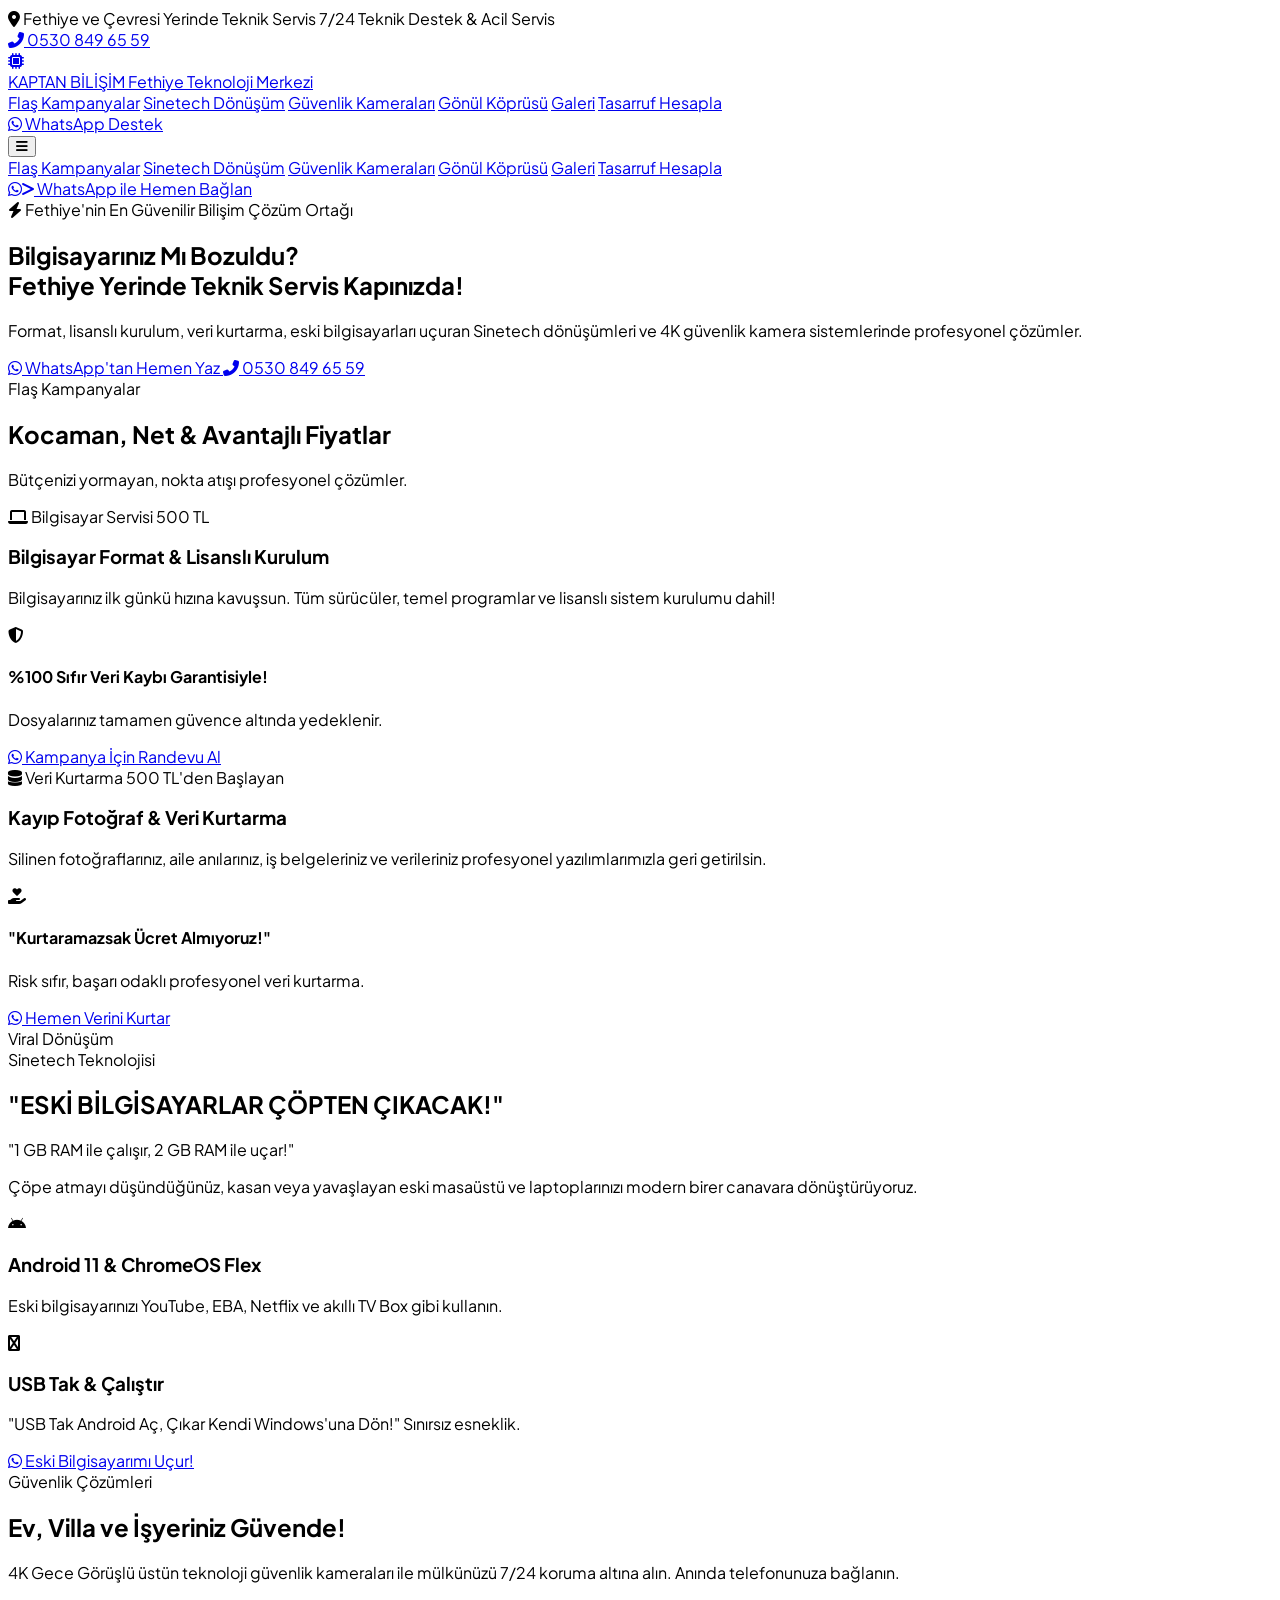
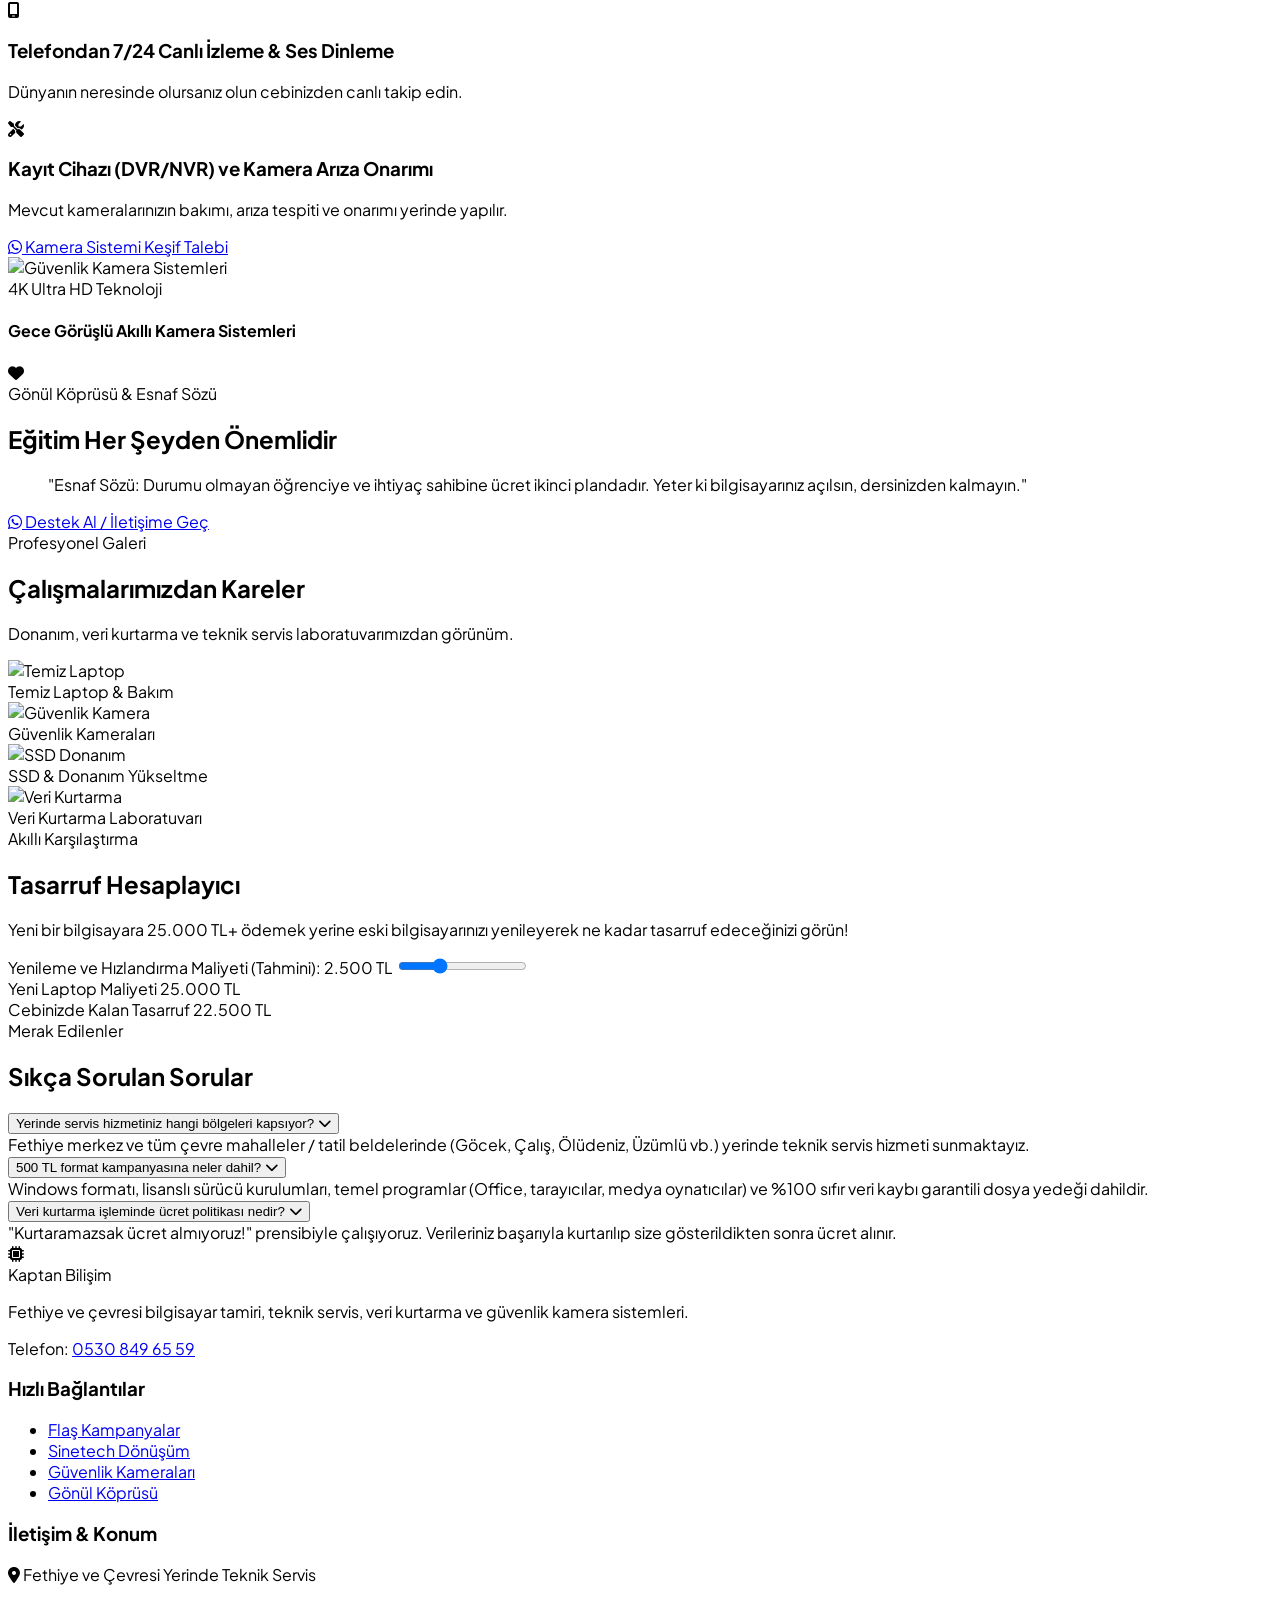
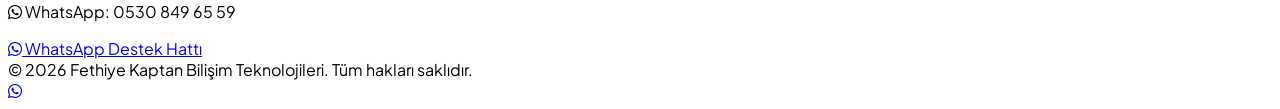
==== commit e056143b: "feat: live update Kaptan Bilisim 500 TL format, veri kurtarma, kamera sistemleri ve Sinetech donusum" ====
--- a/index.html
+++ b/index.html
@@ -1,433 +1,507 @@
 <!DOCTYPE html>
-<html lang="tr">
+<html lang="tr" class="scroll-smooth">
 <head>
     <meta charset="UTF-8">
     <meta name="viewport" content="width=device-width, initial-scale=1.0">
-    
-    <!-- SEO Meta Tags -->
-    <title id="meta-title">Fethiye Teknik Servis | CCTV Kamera Kurulum & Bilgisayar Servisi</title>
-    <meta name="description" id="meta-desc" content="Fethiye, Göcek, Dalaman ve Ortaca'da profesyonel güvenlik kamerası kurulumu ve bilgisayar teknik servis hizmetleri. Hızlı, güvenilir ve uygun fiyatlı çözümler.">
-    <meta name="keywords" id="meta-keywords" content="fethiye güvenlik kamerası, fethiye bilgisayar tamiri, fethiye cctv, dalaman kamera kurulum, fethiye bilgisayar servisi, fethiye teknik servis, ремонт компьютеров фетхие">
-    
-    <!-- Open Graph / Facebook -->
-    <meta property="og:type" content="website">
-    <meta property="og:url" content="https://fethiyekaptanbilisimteknolojileri.com.tr/">
-    <meta property="og:title" content="Fethiye Teknik Servis | Kamera & Bilgisayar Servisi">
-    <meta property="og:description" content="Fethiye, Göcek, Dalaman ve Ortaca genelinde profesyonel güvenlik kamerası kurulumu ve bilgisayar teknik servisi.">
-    <meta property="og:image" content="https://fethiyekaptanbilisimteknolojileri.com.tr/Kaptan_Services_Flyer.png">
-
-    <!-- Twitter -->
-    <meta property="twitter:card" content="summary_large_image">
-    <meta property="twitter:url" content="https://fethiyekaptanbilisimteknolojileri.com.tr/">
-    <meta property="twitter:title" content="Fethiye Teknik Servis | Kamera & Bilgisayar Servisi">
-    <meta property="twitter:description" content="Fethiye, Göcek, Dalaman ve Ortaca genelinde profesyonel güvenlik kamerası kurulumu ve bilgisayar teknik servisi.">
-    <meta property="twitter:image" content="https://fethiyekaptanbilisimteknolojileri.com.tr/Kaptan_Services_Flyer.png">
-
-    <!-- Favicon -->
-    <link rel="icon" type="image/png" href="Kaptan_Services_Flyer.png">
-    <link rel="apple-touch-icon" href="Kaptan_Services_Flyer.png">
-
-    <!-- Local Business Structured Data (JSON-LD) -->
-    <script type="application/ld+json">
-    {
-      "@context": "https://schema.org",
-      "@type": "ProfessionalService",
-      "name": "Fethiye Teknik Servis",
-      "image": "https://fethiyekaptanbilisimteknolojileri.com.tr/Kaptan_Services_Flyer.png",
-      "@id": "https://fethiyekaptanbilisimteknolojileri.com.tr/#website",
-      "url": "https://fethiyekaptanbilisimteknolojileri.com.tr/",
-      "telephone": "+905524785273",
-      "priceRange": "$$",
-      "address": {
-        "@type": "PostalAddress",
-        "streetAddress": "Fethiye Merkez",
-        "addressLocality": "Fethiye",
-        "addressRegion": "Muğla",
-        "postalCode": "48300",
-        "addressCountry": "TR"
-      },
-      "geo": {
-        "@type": "GeoCoordinates",
-        "latitude": "36.6219",
-        "longitude": "29.1164"
-      },
-      "openingHoursSpecification": {
-        "@type": "OpeningHoursSpecification",
-        "dayOfWeek": [
-          "Monday",
-          "Tuesday",
-          "Wednesday",
-          "Thursday",
-          "Friday",
-          "Saturday",
-          "Sunday"
-        ],
-        "opens": "08:00",
-        "closes": "22:00"
-      },
-      "sameAs": [
-        "https://wa.me/905524785273"
-      ],
-      "areaServed": [
-        {
-          "@type": "AdministrativeArea",
-          "name": "Fethiye"
-        },
-        {
-          "@type": "AdministrativeArea",
-          "name": "Göcek"
-        },
-        {
-          "@type": "AdministrativeArea",
-          "name": "Dalaman"
-        },
-        {
-          "@type": "AdministrativeArea",
-          "name": "Ortaca"
+    <title>Fethiye Kaptan Bilişim Teknolojileri | Yerinde Teknik Servis & Bilgisayar Tamiri</title>
+    <meta name="description" content="Fethiye ve çevresi yerinde teknik servis, 500 TL format ve lisanslı kurulum, veri kurtarma, 4K güvenlik kamera sistemleri ve eski PC dönüşüm merkezi.">
+    <!-- Tailwind CSS CDN -->
+    <script src="https://cdn.tailwindcss.com"></script>
+    <script>
+        tailwind.config = {
+            theme: {
+                extend: {
+                    colors: {
+                        brand: {
+                            50: '#eff6ff',
+                            100: '#dbeafe',
+                            500: '#3b82f6',
+                            600: '#2563eb',
+                            700: '#1d4ed8',
+                            800: '#1e40af',
+                            900: '#172554',
+                        }
+                    }
+                }
+            }
         }
-      ]
-    }
     </script>
-
-    <!-- Google Fonts & Icons -->
-    <link rel="preconnect" href="https://fonts.googleapis.com">
-    <link rel="preconnect" href="https://fonts.gstatic.com" crossorigin>
-    <link href="https://fonts.googleapis.com/css2?family=Outfit:wght@300;400;600;700;800&display=swap" rel="stylesheet">
+    <!-- FontAwesome -->
     <link rel="stylesheet" href="https://cdnjs.cloudflare.com/ajax/libs/font-awesome/6.4.0/css/all.min.css">
-    
-    <link rel="stylesheet" href="style.css">
+    <!-- Google Fonts -->
+    <link href="https://fonts.googleapis.com/css2?family=Plus+Jakarta+Sans:wght@300;400;500;600;700;800&display=swap" rel="stylesheet">
+    <style>
+        body { font-family: 'Plus Jakarta Sans', sans-serif; }
+        @keyframes pulse-whatsapp {
+            0% { transform: scale(1); box-shadow: 0 0 0 0 rgba(34, 197, 94, 0.7); }
+            70% { transform: scale(1.08); box-shadow: 0 0 0 15px rgba(34, 197, 94, 0); }
+            100% { transform: scale(1); box-shadow: 0 0 0 0 rgba(34, 197, 94, 0); }
+        }
+        .whatsapp-float {
+            animation: pulse-whatsapp 2s infinite;
+        }
+    </style>
 </head>
-<body>
-
-    <!-- Animated Canvas Background -->
-    <canvas id="bg-canvas"></canvas>
-    <!-- Background Glows -->
-    <div class="glow glow-1"></div>
-    <div class="glow glow-2"></div>
-    <div class="glow glow-3"></div>
-
-    <!-- TOP PHONE BAR -->
-    <div class="top-phone-bar">
-        <div class="container top-phone-inner">
-            <div class="top-phone-left">
-                <i class="fa-solid fa-location-dot"></i>
-                <span>Fethiye · Göcek · Dalaman · Ortaca</span>
-            </div>
-            <div class="top-phone-right">
-                <a href="tel:+905321234567" class="top-phone-link" id="top-phone-link">
-                    <i class="fa-solid fa-phone-volume"></i>
-                    <span id="top-phone-number">0532 123 45 67</span>
+<body class="bg-slate-950 text-slate-100 antialiased selection:bg-blue-500 selection:text-white">
+
+    <!-- Top Info Bar -->
+    <div class="bg-gradient-to-r from-blue-900 via-indigo-900 to-blue-900 text-xs sm:text-sm py-2 px-4 border-b border-blue-800/50">
+        <div class="max-w-7xl mx-auto flex flex-col sm:flex-row justify-between items-center gap-2">
+            <div class="flex items-center gap-4">
+                <span class="flex items-center gap-1.5 text-blue-300 font-medium">
+                    <i class="fas fa-map-marker-alt text-amber-400"></i> Fethiye ve Çevresi Yerinde Teknik Servis
+                </span>
+                <span class="hidden md:flex items-center gap-1.5 text-emerald-400 font-medium">
+                    <span class="w-2 h-2 rounded-full bg-emerald-500 animate-pulse"></span> 7/24 Teknik Destek & Acil Servis
+                </span>
+            </div>
+            <div class="flex items-center gap-4">
+                <a href="tel:05308496559" class="flex items-center gap-2 hover:text-amber-400 font-bold transition">
+                    <i class="fas fa-phone-alt text-amber-400"></i> 0530 849 65 59
                 </a>
-                <a href="https://wa.me/905321234567" class="top-wa-link" target="_blank" id="top-wa-link">
-                    <i class="fa-brands fa-whatsapp"></i>
-                    <span>WhatsApp</span>
+            </div>
+        </div>
+    </div>
+
+    <!-- Sticky Navigation -->
+    <header class="sticky top-0 z-50 bg-slate-950/90 backdrop-blur-md border-b border-slate-800 shadow-2xl">
+        <div class="max-w-7xl mx-auto px-4 sm:px-6 lg:px-8 h-20 flex items-center justify-between">
+            <a href="#" class="flex items-center gap-3 group">
+                <div class="w-11 h-11 rounded-xl bg-gradient-to-br from-blue-600 to-indigo-700 flex items-center justify-center text-white shadow-lg shadow-blue-500/35 group-hover:scale-105 transition">
+                    <i class="fas fa-microchip text-xl"></i>
+                </div>
+                <div>
+                    <span class="block font-extrabold text-lg sm:text-xl tracking-tight bg-gradient-to-r from-white via-blue-100 to-blue-300 bg-clip-text text-transparent">KAPTAN BİLİŞİM</span>
+                    <span class="block text-[10px] uppercase tracking-widest text-blue-400 font-semibold">Fethiye Teknoloji Merkezi</span>
+                </div>
+            </a>
+
+            <!-- Desktop Nav -->
+            <nav class="hidden lg:flex items-center gap-8 text-sm font-semibold text-slate-300">
+                <a href="#kampanyalar" class="hover:text-amber-400 transition">Flaş Kampanyalar</a>
+                <a href="#sinetech" class="hover:text-blue-400 transition">Sinetech Dönüşüm</a>
+                <a href="#kameralar" class="hover:text-blue-400 transition">Güvenlik Kameraları</a>
+                <a href="#gonul-koprusu" class="hover:text-emerald-400 transition">Gönül Köprüsü</a>
+                <a href="#galeri" class="hover:text-blue-400 transition">Galeri</a>
+                <a href="#hesaplayici" class="hover:text-blue-400 transition">Tasarruf Hesapla</a>
+            </nav>
+
+            <div class="hidden sm:flex items-center gap-3">
+                <a href="https://wa.me/905308496559?text=Merhaba,%20Fethiye%20Kaptan%20Bili%C5%9Fim%20hizmetleriniz%20hakk%C4%B1nda%20bilgi%20almak%20istiyorum." target="_blank" class="bg-emerald-600 hover:bg-emerald-500 text-white px-5 py-2.5 rounded-xl font-bold text-sm shadow-lg shadow-emerald-600/30 flex items-center gap-2 transition hover:scale-105">
+                    <i class="fab fa-whatsapp text-lg"></i>
+                    <span>WhatsApp Destek</span>
                 </a>
             </div>
-        </div>
-    </div>
-
-    <!-- Navigation -->
-    <header>
-        <div class="container navbar">
-            <div class="logo" id="logo-text">
-                <i class="fa-solid fa-anchor logo-icon"></i> FETHİYE <span class="accent-text">TEKNİK SERVİS</span>
-            </div>
-            
-            <div class="nav-right">
-                <!-- Language Switcher -->
-                <div class="lang-selector">
-                    <button class="lang-btn active" data-lang="tr">TR</button>
-                    <button class="lang-btn" data-lang="en">EN</button>
-                    <button class="lang-btn" data-lang="ru">RU</button>
-                </div>
-                <a href="tel:+905321234567" class="btn-call-header" id="nav-call-btn">
-                    <i class="fa-solid fa-phone"></i> <span id="nav-phone-txt">Hemen Ara</span>
+
+            <!-- Mobile Menu Toggle -->
+            <button id="menuBtn" class="lg:hidden text-slate-300 hover:text-white p-2 focus:outline-none">
+                <i class="fas fa-bars text-2xl"></i>
+            </button>
+        </div>
+
+        <!-- Mobile Menu Dropdown -->
+        <div id="mobileMenu" class="hidden lg:hidden bg-slate-900 border-b border-slate-800 px-4 pt-4 pb-6 space-y-3">
+            <a href="#kampanyalar" class="block py-2 text-slate-300 hover:text-amber-400 font-medium border-b border-slate-800/60">Flaş Kampanyalar</a>
+            <a href="#sinetech" class="block py-2 text-slate-300 hover:text-blue-400 font-medium border-b border-slate-800/60">Sinetech Dönüşüm</a>
+            <a href="#kameralar" class="block py-2 text-slate-300 hover:text-blue-400 font-medium border-b border-slate-800/60">Güvenlik Kameraları</a>
+            <a href="#gonul-koprusu" class="block py-2 text-slate-300 hover:text-emerald-400 font-medium border-b border-slate-800/60">Gönül Köprüsü</a>
+            <a href="#galeri" class="block py-2 text-slate-300 hover:text-blue-400 font-medium border-b border-slate-800/60">Galeri</a>
+            <a href="#hesaplayici" class="block py-2 text-slate-300 hover:text-blue-400 font-medium border-b border-slate-800/60">Tasarruf Hesapla</a>
+            <div class="pt-2">
+                <a href="https://wa.me/905308496559?text=Merhaba,%20Fethiye%20Kaptan%20Bili%C5%9Fim%20hizmetleriniz%20hakk%C4%B1nda%20bilgi%20almak%20istiyorum." target="_blank" class="w-full bg-emerald-600 hover:bg-emerald-500 text-white py-3 rounded-xl font-bold text-center block shadow-lg">
+                    <i class="fab fa-whatsapp mr-2">></i> WhatsApp ile Hemen Bağlan
                 </a>
             </div>
         </div>
     </header>
 
     <!-- Hero Section -->
-    <section class="hero-section">
-        <div class="container hero-container">
-            <div class="hero-content">
-                <div class="tagline" data-i18n="hero_tagline">⭐ Güvenilir & Hızlı Yerel Teknik Hizmet</div>
-                <h1 id="hero-title">
-                    Fethiye'de <span class="gradient-text">Güvenlik Kamerası</span><br>& Bilgisayar Teknik Servisi
+    <section class="relative pt-20 pb-32 overflow-hidden bg-gradient-to-b from-slate-950 via-blue-950/40 to-slate-950">
+        <div class="absolute inset-0 bg-[radial-gradient(circle_at_30%_30%,rgba(59,130,246,0.15),transparent_50%)]"></div>
+        <div class="max-w-7xl mx-auto px-4 sm:px-6 lg:px-8 relative z-10">
+            <div class="text-center max-w-4xl mx-auto">
+                <span class="inline-flex items-center gap-2 px-4 py-1.5 rounded-full bg-blue-500/10 border border-blue-500/20 text-blue-400 text-xs sm:text-sm font-bold uppercase tracking-wider mb-6">
+                    <i class="fas fa-bolt text-amber-400"></i> Fethiye'nin En Güvenilir Bilişim Çözüm Ortağı
+                </span>
+                <h1 class="text-4xl sm:text-6xl lg:text-7xl font-extrabold tracking-tight text-white mb-6 leading-tight">
+                    Bilgisayarınız Mı Bozuldu? <br>
+                    <span class="bg-gradient-to-r from-blue-400 via-indigo-300 to-amber-400 bg-clip-text text-transparent">Fethiye Yerinde Teknik Servis</span> Kapınızda!
                 </h1>
-                <p class="lead-text" id="hero-desc">
-                    Güvenlik kamerası kurulumu, bilgisayar arızaları ve ağ sorunlarınız için uzman kadromuzla yanınızdayız. Hızlı müdahale, garantili işçilik.
+                <p class="text-lg sm:text-xl text-slate-300 mb-10 max-w-2xl mx-auto leading-relaxed">
+                    Format, lisanslı kurulum, veri kurtarma, eski bilgisayarları uçuran Sinetech dönüşümleri ve 4K güvenlik kamera sistemlerinde profesyonel çözümler.
                 </p>
-
-                <!-- BIG PHONE CALL BANNER -->
-                <div class="hero-phone-banner">
-                    <div class="hero-phone-content">
-                        <div class="hero-phone-icon-wrap">
-                            <i class="fa-solid fa-phone-volume"></i>
-                        </div>
-                        <div class="hero-phone-info">
-                            <span class="hero-phone-label" data-i18n="call_now_label">Hemen Arayın</span>
-                            <a href="tel:+905321234567" class="hero-phone-number" id="hero-phone-number">0532 123 45 67</a>
-                        </div>
-                        <a href="https://wa.me/905321234567" class="hero-wa-btn" target="_blank" id="hero-wa-btn">
-                            <i class="fa-brands fa-whatsapp"></i>
-                            <span data-i18n="whatsapp_btn">WhatsApp'ta Yaz</span>
-                        </a>
-                    </div>
-                </div>
-
-                <div class="hero-actions">
-                    <button class="btn-primary start-chat-trigger" id="hero-cta-btn">
-                        <i class="fa-regular fa-comments"></i> <span data-i18n="hero_cta">Teklif Al</span>
+                <div class="flex flex-col sm:flex-row justify-center items-center gap-4">
+                    <a href="https://wa.me/905308496559?text=Merhaba,%20yerinde%20servis%20veya%20kampanya%20bilgisi%20i%C3%A7in%20ula%C5%9F%C4%B1yorum." target="_blank" class="w-full sm:w-auto bg-gradient-to-r from-emerald-600 to-emerald-500 hover:from-emerald-500 hover:to-emerald-400 text-white px-8 py-4 rounded-2xl font-bold text-base shadow-xl shadow-emerald-600/30 flex items-center justify-center gap-3 transition hover:scale-105">
+                        <i class="fab fa-whatsapp text-2xl"></i>
+                        <span>WhatsApp'tan Hemen Yaz</span>
+                    </a>
+                    <a href="tel:05308496559" class="w-full sm:w-auto bg-slate-900 hover:bg-slate-800 text-slate-100 border border-slate-700 px-8 py-4 rounded-2xl font-bold text-base shadow-xl flex items-center justify-center gap-3 transition">
+                        <i class="fas fa-phone-alt text-amber-400"></i>
+                        <span>0530 849 65 59</span>
+                    </a>
+                </div>
+            </div>
+        </div>
+    </section>
+
+    <!-- Flash Campaigns Section -->
+    <section id="kampanyalar" class="py-20 relative bg-slate-900/60 border-y border-slate-800">
+        <div class="max-w-7xl mx-auto px-4 sm:px-6 lg:px-8">
+            <div class="text-center max-w-3xl mx-auto mb-16">
+                <span class="text-amber-400 font-bold text-sm tracking-widest uppercase bg-amber-400/10 px-4 py-1 rounded-full border border-amber-400/20">Flaş Kampanyalar</span>
+                <h2 class="text-3xl sm:text-5xl font-extrabold text-white mt-4">Kocaman, Net & Avantajlı Fiyatlar</h2>
+                <p class="text-slate-400 mt-2">Bütçenizi yormayan, nokta atışı profesyonel çözümler.</p>
+            </div>
+
+            <div class="grid grid-cols-1 md:grid-cols-2 gap-8">
+                <!-- Kampanya 1 -->
+                <div class="relative bg-gradient-to-br from-slate-900 via-blue-950/40 to-slate-900 rounded-3xl p-8 border border-blue-500/30 shadow-2xl flex flex-col justify-between overflow-hidden group hover:border-blue-500 transition">
+                    <div class="absolute -right-10 -top-10 w-40 h-40 bg-blue-500/10 rounded-full blur-3xl group-hover:bg-blue-500/20 transition"></div>
+                    <div>
+                        <div class="flex items-center justify-between mb-6">
+                            <span class="bg-blue-500/20 text-blue-400 px-4 py-1.5 rounded-xl font-bold text-sm border border-blue-500/30">
+                                <i class="fas fa-laptop mr-1.5"></i> Bilgisayar Servisi
+                            </span>
+                            <span class="text-3xl sm:text-4xl font-black text-amber-400">500 TL</span>
+                        </div>
+                        <h3 class="text-2xl sm:text-3xl font-extrabold text-white mb-4">Bilgisayar Format & Lisanslı Kurulum</h3>
+                        <p class="text-slate-300 text-base mb-6 leading-relaxed">
+                            Bilgisayarınız ilk günkü hızına kavuşsun. Tüm sürücüler, temel programlar ve lisanslı sistem kurulumu dahil!
+                        </p>
+                        <div class="bg-emerald-500/10 border border-emerald-500/30 rounded-2xl p-4 mb-8 flex items-center gap-3">
+                            <i class="fas fa-shield-alt text-emerald-400 text-2xl"></i>
+                            <div>
+                                <h4 class="text-emerald-300 font-bold text-sm">%100 Sıfır Veri Kaybı Garantisiyle!</h4>
+                                <p class="text-slate-400 text-xs">Dosyalarınız tamamen güvence altında yedeklenir.</p>
+                            </div>
+                        </div>
+                    </div>
+                    <a href="https://wa.me/905308496559?text=500%20TL%20Format%20ve%20Lisansl%C4%B1%20Kurulum%20kampanyas%C4%B1%20i%C3%A7in%20randevu%20almak%20istiyorum." target="_blank" class="w-full bg-blue-600 hover:bg-blue-500 text-white font-bold py-4 rounded-xl text-center shadow-lg shadow-blue-600/30 transition flex items-center justify-center gap-2">
+                        <i class="fab fa-whatsapp text-lg"></i> Kampanya İçin Randevu Al
+                    </a>
+                </div>
+
+                <!-- Kampanya 2 -->
+                <div class="relative bg-gradient-to-br from-slate-900 via-indigo-950/40 to-slate-900 rounded-3xl p-8 border border-amber-500/30 shadow-2xl flex flex-col justify-between overflow-hidden group hover:border-amber-500 transition">
+                    <div class="absolute -right-10 -top-10 w-40 h-40 bg-amber-500/10 rounded-full blur-3xl group-hover:bg-amber-500/20 transition"></div>
+                    <div>
+                        <div class="flex items-center justify-between mb-6">
+                            <span class="bg-amber-500/20 text-amber-400 px-4 py-1.5 rounded-xl font-bold text-sm border border-amber-500/30">
+                                <i class="fas fa-database mr-1.5"></i> Veri Kurtarma
+                            </span>
+                            <span class="text-2xl sm:text-3xl font-black text-amber-400">500 TL'den Başlayan</span>
+                        </div>
+                        <h3 class="text-2xl sm:text-3xl font-extrabold text-white mb-4">Kayıp Fotoğraf & Veri Kurtarma</h3>
+                        <p class="text-slate-300 text-base mb-6 leading-relaxed">
+                            Silinen fotoğraflarınız, aile anılarınız, iş belgeleriniz ve verileriniz profesyonel yazılımlarımızla geri getirilsin.
+                        </p>
+                        <div class="bg-amber-500/10 border border-amber-500/30 rounded-2xl p-4 mb-8 flex items-center gap-3">
+                            <i class="fas fa-hand-holding-heart text-amber-400 text-2xl"></i>
+                            <div>
+                                <h4 class="text-amber-300 font-bold text-sm">"Kurtaramazsak Ücret Almıyoruz!"</h4>
+                                <p class="text-slate-400 text-xs">Risk sıfır, başarı odaklı profesyonel veri kurtarma.</p>
+                            </div>
+                        </div>
+                    </div>
+                    <a href="https://wa.me/905308496559?text=Veri%20kurtarma%20ve%20kay%C4%B1p%20foto%C4%9Faf%20hizmeti%20i%C3%A7in%20bilgi%20almak%20istiyorum." target="_blank" class="w-full bg-amber-600 hover:bg-amber-500 text-white font-bold py-4 rounded-xl text-center shadow-lg shadow-amber-600/30 transition flex items-center justify-center gap-2">
+                        <i class="fab fa-whatsapp text-lg"></i> Hemen Verini Kurtar
+                    </a>
+                </div>
+            </div>
+        </div>
+    </section>
+
+    <!-- Sinetech Viral Dönüşüm Bölümü -->
+    <section id="sinetech" class="py-24 relative overflow-hidden bg-gradient-to-b from-slate-950 via-slate-900 to-slate-950">
+        <div class="max-w-7xl mx-auto px-4 sm:px-6 lg:px-8">
+            <div class="bg-gradient-to-r from-blue-900/40 via-indigo-900/40 to-purple-900/40 rounded-3xl p-8 sm:p-12 border border-blue-500/30 shadow-2xl relative">
+                <div class="absolute top-0 right-0 transform translate-x-4 -translate-y-4 hidden lg:block">
+                    <span class="bg-amber-400 text-slate-950 font-black text-xs px-4 py-2 rounded-full uppercase tracking-widest shadow-lg">Viral Dönüşüm</span>
+                </div>
+                
+                <div class="max-w-3xl">
+                    <span class="text-blue-400 font-bold text-sm tracking-widest uppercase">Sinetech Teknolojisi</span>
+                    <h2 class="text-3xl sm:text-5xl font-extrabold text-white mt-3 mb-6">"ESKİ BİLGİSAYARLAR ÇÖPTEN ÇIKACAK!"</h2>
+                    <p class="text-xl sm:text-2xl font-bold text-amber-400 mb-6">
+                        "1 GB RAM ile çalışır, 2 GB RAM ile uçar!"
+                    </p>
+                    <p class="text-slate-300 text-base sm:text-lg mb-8 leading-relaxed">
+                        Çöpe atmayı düşündüğünüz, kasan veya yavaşlayan eski masaüstü ve laptoplarınızı modern birer canavara dönüştürüyoruz.
+                    </p>
+
+                    <div class="grid grid-cols-1 sm:grid-cols-2 gap-6 mb-10">
+                        <div class="bg-slate-900/80 p-6 rounded-2xl border border-slate-800">
+                            <div class="w-12 h-12 rounded-xl bg-blue-500/20 text-blue-400 flex items-center justify-center text-xl mb-4 font-bold">
+                                <i class="fab fa-android"></i>
+                            </div>
+                            <h3 class="text-white font-bold text-lg mb-2">Android 11 & ChromeOS Flex</h3>
+                            <p class="text-slate-400 text-sm">Eski bilgisayarınızı YouTube, EBA, Netflix ve akıllı TV Box gibi kullanın.</p>
+                        </div>
+                        <div class="bg-slate-900/80 p-6 rounded-2xl border border-slate-800">
+                            <div class="w-12 h-12 rounded-xl bg-amber-500/20 text-amber-400 flex items-center justify-center text-xl mb-4 font-bold">
+                                <i class="fas fa-usb"></i>
+                            </div>
+                            <h3 class="text-white font-bold text-lg mb-2">USB Tak & Çalıştır</h3>
+                            <p class="text-slate-400 text-sm">"USB Tak Android Aç, Çıkar Kendi Windows'una Dön!" Sınırsız esneklik.</p>
+                        </div>
+                    </div>
+
+                    <a href="https://wa.me/905308496559?text=Sinetech%20eski%20bilgisayar%20d%C3%B6n%C3%BC%C5%9F%C3%BCm%C3%BC%20i%C3%A7in%20bilgi%20almak%20istiyorum." target="_blank" class="inline-flex items-center gap-3 bg-blue-600 hover:bg-blue-500 text-white font-bold px-8 py-4 rounded-xl shadow-lg transition hover:scale-105">
+                        <i class="fab fa-whatsapp text-xl"></i>
+                        <span>Eski Bilgisayarımı Uçur!</span>
+                    </a>
+                </div>
+            </div>
+        </div>
+    </section>
+
+    <!-- Security Camera Systems -->
+    <section id="kameralar" class="py-20 bg-slate-900/40 border-t border-slate-800">
+        <div class="max-w-7xl mx-auto px-4 sm:px-6 lg:px-8">
+            <div class="grid grid-cols-1 lg:grid-cols-2 gap-12 items-center">
+                <div>
+                    <span class="text-amber-400 font-bold text-sm tracking-widest uppercase bg-amber-400/10 px-4 py-1 rounded-full border border-amber-400/20">Güvenlik Çözümleri</span>
+                    <h2 class="text-3xl sm:text-5xl font-extrabold text-white mt-4 mb-6">Ev, Villa ve İşyeriniz Güvende!</h2>
+                    <p class="text-slate-300 text-base sm:text-lg mb-8 leading-relaxed">
+                        4K Gece Görüşlü üstün teknoloji güvenlik kameraları ile mülkünüzü 7/24 koruma altına alın. Anında telefonunuza bağlanın.
+                    </p>
+
+                    <div class="space-y-4 mb-8">
+                        <div class="flex items-start gap-4 bg-slate-900 p-4 rounded-2xl border border-slate-800">
+                            <div class="w-10 h-10 rounded-xl bg-blue-500/20 text-blue-400 flex items-center justify-center shrink-0 font-bold">
+                                <i class="fas fa-mobile-screen"></i>
+                            </div>
+                            <div>
+                                <h3 class="text-white font-bold text-base">Telefondan 7/24 Canlı İzleme & Ses Dinleme</h3>
+                                <p class="text-slate-400 text-sm">Dünyanın neresinde olursanız olun cebinizden canlı takip edin.</p>
+                            </div>
+                        </div>
+                        <div class="flex items-start gap-4 bg-slate-900 p-4 rounded-2xl border border-slate-800">
+                            <div class="w-10 h-10 rounded-xl bg-amber-500/20 text-amber-400 flex items-center justify-center shrink-0 font-bold">
+                                <i class="fas fa-tools"></i>
+                            </div>
+                            <div>
+                                <h3 class="text-white font-bold text-base">Kayıt Cihazı (DVR/NVR) ve Kamera Arıza Onarımı</h3>
+                                <p class="text-slate-400 text-sm">Mevcut kameralarınızın bakımı, arıza tespiti ve onarımı yerinde yapılır.</p>
+                            </div>
+                        </div>
+                    </div>
+
+                    <a href="https://wa.me/905308496559?text=G%C3%BCvenlik%20kamera%20sistemleri%20i%C3%A7in%20ke%C5%9Fif%20ve%20fiyat%20teklifi%20almak%20istiyorum." target="_blank" class="inline-flex items-center gap-3 bg-amber-600 hover:bg-amber-500 text-white font-bold px-8 py-4 rounded-xl shadow-lg transition hover:scale-105">
+                        <i class="fab fa-whatsapp text-xl"></i>
+                        <span>Kamera Sistemi Keşif Talebi</span>
+                    </a>
+                </div>
+
+                <div class="relative">
+                    <div class="absolute inset-0 bg-gradient-to-tr from-blue-600/20 to-amber-500/20 rounded-3xl blur-2xl"></div>
+                    <div class="relative rounded-3xl overflow-hidden border border-slate-800 shadow-2xl bg-slate-900">
+                        <img src="https://images.unsplash.com/photo-1557597774-9d273605dfa9?auto=format&fit=crop&w=1000&q=80" alt="Güvenlik Kamera Sistemleri" class="w-full h-[450px] object-cover hover:scale-105 transition duration-500">
+                        <div class="absolute bottom-0 inset-x-0 bg-gradient-to-t from-slate-950 via-slate-950/70 to-transparent p-6">
+                            <span class="text-amber-400 font-bold text-sm">4K Ultra HD Teknoloji</span>
+                            <h4 class="text-white text-xl font-bold">Gece Görüşlü Akıllı Kamera Sistemleri</h4>
+                        </div>
+                    </div>
+                </div>
+            </div>
+        </div>
+    </section>
+
+    <!-- Gönül Köprüsü Section -->
+    <section id="gonul-koprusu" class="py-20 bg-gradient-to-b from-slate-950 via-emerald-950/20 to-slate-950 border-t border-slate-800">
+        <div class="max-w-5xl mx-auto px-4 sm:px-6 lg:px-8">
+            <div class="bg-gradient-to-br from-slate-900 via-slate-900 to-emerald-950/40 rounded-3xl p-8 sm:p-12 border border-emerald-500/30 shadow-2xl relative text-center">
+                <div class="w-16 h-16 bg-emerald-500/20 text-emerald-400 rounded-2xl flex items-center justify-center text-3xl mx-auto mb-6 border border-emerald-500/30">
+                    <i class="fas fa-heart"></i>
+                </div>
+                <span class="text-emerald-400 font-bold text-sm tracking-widest uppercase">Gönül Köprüsü & Esnaf Sözü</span>
+                <h2 class="text-3xl sm:text-4xl font-extrabold text-white mt-3 mb-6">Eğitim Her Şeyden Önemlidir</h2>
+                <blockquote class="text-lg sm:text-2xl text-slate-200 italic font-medium max-w-3xl mx-auto mb-8 leading-relaxed">
+                    "Esnaf Sözü: Durumu olmayan öğrenciye ve ihtiyaç sahibine ücret ikinci plandadır. Yeter ki bilgisayarınız açılsın, dersinizden kalmayın."
+                </blockquote>
+                <a href="https://wa.me/905308496559?text=G%C3%B6n%C3%BCl%20k%C3%B6pr%C3%BCs%C3%BC%20deste%C4%9Fi%20i%C3%A7in%20ula%C5%9F%C4%B1yorum." target="_blank" class="inline-flex items-center gap-3 bg-emerald-600 hover:bg-emerald-500 text-white font-bold px-8 py-4 rounded-xl shadow-lg transition hover:scale-105">
+                    <i class="fab fa-whatsapp text-xl"></i>
+                    <span>Destek Al / İletişime Geç</span>
+                </a>
+            </div>
+        </div>
+    </section>
+
+    <!-- Professional Photo Gallery -->
+    <section id="galeri" class="py-20 bg-slate-900/40 border-t border-slate-800">
+        <div class="max-w-7xl mx-auto px-4 sm:px-6 lg:px-8">
+            <div class="text-center max-w-3xl mx-auto mb-16">
+                <span class="text-blue-400 font-bold text-sm tracking-widest uppercase bg-blue-400/10 px-4 py-1 rounded-full border border-blue-400/20">Profesyonel Galeri</span>
+                <h2 class="text-3xl sm:text-5xl font-extrabold text-white mt-4">Çalışmalarımızdan Kareler</h2>
+                <p class="text-slate-400 mt-2">Donanım, veri kurtarma ve teknik servis laboratuvarımızdan görünüm.</p>
+            </div>
+
+            <div class="grid grid-cols-1 sm:grid-cols-2 lg:grid-cols-4 gap-6">
+                <div class="group relative rounded-2xl overflow-hidden border border-slate-800 shadow-xl bg-slate-900">
+                    <img src="https://images.unsplash.com/photo-1517336714731-489689fd1ca8?auto=format&fit=crop&w=600&q=80" alt="Temiz Laptop" class="w-full h-64 object-cover group-hover:scale-110 transition duration-500">
+                    <div class="absolute inset-0 bg-gradient-to-t from-slate-950 via-transparent to-transparent opacity-80"></div>
+                    <span class="absolute bottom-4 left-4 text-white font-bold text-sm">Temiz Laptop & Bakım</span>
+                </div>
+                <div class="group relative rounded-2xl overflow-hidden border border-slate-800 shadow-xl bg-slate-900">
+                    <img src="https://images.unsplash.com/photo-1597872200969-2b65d56bd16b?auto=format&fit=crop&w=600&q=80" alt="Güvenlik Kamera" class="w-full h-64 object-cover group-hover:scale-110 transition duration-500">
+                    <div class="absolute inset-0 bg-gradient-to-t from-slate-950 via-transparent to-transparent opacity-80"></div>
+                    <span class="absolute bottom-4 left-4 text-white font-bold text-sm">Güvenlik Kameraları</span>
+                </div>
+                <div class="group relative rounded-2xl overflow-hidden border border-slate-800 shadow-xl bg-slate-900">
+                    <img src="https://images.unsplash.com/photo-1588872657578-7efd1f1555ed?auto=format&fit=crop&w=600&q=80" alt="SSD Donanım" class="w-full h-64 object-cover group-hover:scale-110 transition duration-500">
+                    <div class="absolute inset-0 bg-gradient-to-t from-slate-950 via-transparent to-transparent opacity-80"></div>
+                    <span class="absolute bottom-4 left-4 text-white font-bold text-sm">SSD & Donanım Yükseltme</span>
+                </div>
+                <div class="group relative rounded-2xl overflow-hidden border border-slate-800 shadow-xl bg-slate-900">
+                    <img src="https://images.unsplash.com/photo-1563770660941-20978e870e26?auto=format&fit=crop&w=600&q=80" alt="Veri Kurtarma" class="w-full h-64 object-cover group-hover:scale-110 transition duration-500">
+                    <div class="absolute inset-0 bg-gradient-to-t from-slate-950 via-transparent to-transparent opacity-80"></div>
+                    <span class="absolute bottom-4 left-4 text-white font-bold text-sm">Veri Kurtarma Laboratuvarı</span>
+                </div>
+            </div>
+        </div>
+    </section>
+
+    <!-- Interactive Section: Tasarruf Hesaplayıcı & SSS -->
+    <section id="hesaplayici" class="py-20 bg-slate-950 border-t border-slate-800">
+        <div class="max-w-4xl mx-auto px-4 sm:px-6 lg:px-8">
+            <div class="text-center mb-12">
+                <span class="text-amber-400 font-bold text-sm tracking-widest uppercase bg-amber-400/10 px-4 py-1 rounded-full border border-amber-400/20">Akıllı Karşılaştırma</span>
+                <h2 class="text-3xl sm:text-4xl font-extrabold text-white mt-4">Tasarruf Hesaplayıcı</h2>
+                <p class="text-slate-400 mt-2">Yeni bir bilgisayara 25.000 TL+ ödemek yerine eski bilgisayarınızı yenileyerek ne kadar tasarruf edeceğinizi görün!</p>
+            </div>
+
+            <div class="bg-slate-900 p-8 rounded-3xl border border-slate-800 shadow-2xl mb-20">
+                <div class="mb-6">
+                    <label for="upgradeCost" class="block text-slate-300 font-semibold mb-2">Yenileme ve Hızlandırma Maliyeti (Tahmini): <span id="costVal" class="text-amber-400 font-bold text-xl">2.500 TL</span></label>
+                    <input type="range" id="upgradeCost" min="1000" max="6000" step="500" value="2500" class="w-full h-2 bg-slate-800 rounded-lg appearance-none cursor-pointer accent-blue-500">
+                </div>
+                <div class="grid grid-cols-1 sm:grid-cols-2 gap-6 pt-6 border-t border-slate-800 text-center">
+                    <div class="bg-slate-950/60 p-6 rounded-2xl border border-slate-800">
+                        <span class="block text-slate-400 text-sm mb-1">Yeni Laptop Maliyeti</span>
+                        <span class="text-2xl sm:text-3xl font-black text-rose-400">25.000 TL</span>
+                    </div>
+                    <div class="bg-slate-950/60 p-6 rounded-2xl border border-slate-800">
+                        <span class="block text-slate-400 text-sm mb-1">Cebinizde Kalan Tasarruf</span>
+                        <span id="savingsVal" class="text-2xl sm:text-3xl font-black text-emerald-400">22.500 TL</span>
+                    </div>
+                </div>
+            </div>
+
+            <!-- SSS Akordeon -->
+            <div id="sss" class="text-center mb-12">
+                <span class="text-blue-400 font-bold text-sm tracking-widest uppercase bg-blue-400/10 px-4 py-1 rounded-full border border-blue-400/20">Merak Edilenler</span>
+                <h2 class="text-3xl sm:text-4xl font-extrabold text-white mt-4">Sıkça Sorulan Sorular</h2>
+            </div>
+
+            <div class="space-y-4">
+                <div class="bg-slate-900 border border-slate-800 rounded-2xl overflow-hidden">
+                    <button class="faq-btn w-full px-6 py-4 text-left font-bold text-white flex justify-between items-center focus:outline-none">
+                        <span>Yerinde servis hizmetiniz hangi bölgeleri kapsıyor?</span>
+                        <i class="fas fa-chevron-down text-blue-400 transition-transform"></i>
                     </button>
-                    <a href="#services" class="btn-secondary" id="hero-secondary-btn">
-                        <span data-i18n="hero_secondary">Hizmetlerimiz</span>
-                    </a>
-                </div>
-            </div>
-            
-            <div class="hero-badge-container">
-                <div class="service-quick-cards">
-                    <div class="quick-card">
-                        <i class="fa-solid fa-video card-icon camera"></i>
-                        <h4 data-i18n="service_camera_title">Güvenlik Kamerası</h4>
-                        <p data-i18n="service_camera_desc">HD CCTV, IP kamera, uzaktan mobil izleme kurulumu.</p>
-                    </div>
-                    <div class="quick-card">
-                        <i class="fa-solid fa-laptop-code card-icon computer"></i>
-                        <h4 data-i18n="service_pc_title">Bilgisayar Tamiri</h4>
-                        <p data-i18n="service_pc_desc">Yazılım, donanım ve ağ/Wi-Fi sorunlarına hızlı çözüm.</p>
-                    </div>
-                    <div class="quick-card">
-                        <i class="fa-solid fa-wifi card-icon wifi"></i>
-                        <h4 data-i18n="service_net_title">Ağ & Wi-Fi Kurulum</h4>
-                        <p data-i18n="service_net_desc">Villa ve işyerleri için güçlü Mesh Wi-Fi altyapısı.</p>
-                    </div>
-                </div>
-            </div>
-        </div>
-    </section>
-
-    <!-- Services Grid -->
-    <section id="services" class="services-section">
-        <div class="container">
-            <div class="section-header">
-                <h2 data-i18n="services_header_title">Hizmetlerimiz</h2>
-                <p data-i18n="services_header_subtitle">Fethiye, Göcek, Dalaman, Ortaca ve Muğla genelinde sunduğumuz profesyonel teknik hizmetler</p>
-            </div>
-            
-            <div class="services-grid">
-                <div class="service-detail-card">
-                    <div class="card-image-placeholder camera-bg">
-                        <i class="fa-solid fa-shield-halved"></i>
-                    </div>
-                    <div class="card-body">
-                        <h3 data-i18n="detail_camera_title">Güvenlik Kamerası & CCTV</h3>
-                        <p data-i18n="detail_camera_desc">Evinizi ve iş yerinizi cep telefonunuzdan 7/24 izleyin. IP kamera, analog HD ve kablosuz güvenlik kamerası çözümlerimizle huzur bulun.</p>
-                        <ul>
-                            <li><i class="fa-solid fa-check text-accent"></i> <span data-i18n="detail_camera_item1">Uzaktan mobilden canlı izleme kurulumu</span></li>
-                            <li><i class="fa-solid fa-check text-accent"></i> <span data-i18n="detail_camera_item2">Gece görüşlü ve hareket sensörlü kameralar</span></li>
-                            <li><i class="fa-solid fa-check text-accent"></i> <span data-i18n="detail_camera_item3">Yıllık bakım ve arıza giderme desteği</span></li>
-                        </ul>
-                        <a href="tel:+905321234567" class="card-cta-btn" id="card-call-1">
-                            <i class="fa-solid fa-phone"></i> <span data-i18n="card_call_btn">Bilgi Al</span>
-                        </a>
-                    </div>
-                </div>
-
-                <div class="service-detail-card">
-                    <div class="card-image-placeholder computer-bg">
-                        <i class="fa-solid fa-microchip"></i>
-                    </div>
-                    <div class="card-body">
-                        <h3 data-i18n="detail_pc_title">Bilgisayar & Ağ Teknolojileri</h3>
-                        <p data-i18n="detail_pc_desc">Yavaşlayan bilgisayarlar, çöken sistemler, Wi-Fi çekim problemleri veya veri kurtarma ihtiyaçlarınız için hızlı servis.</p>
-                        <ul>
-                            <li><i class="fa-solid fa-check text-accent"></i> <span data-i18n="detail_pc_item1">Windows / MacOS kurulumu ve virüs temizleme</span></li>
-                            <li><i class="fa-solid fa-check text-accent"></i> <span data-i18n="detail_pc_item2">Büyük villalar için Wi-Fi sinyal güçlendirme (Mesh)</span></li>
-                            <li><i class="fa-solid fa-check text-accent"></i> <span data-i18n="detail_pc_item3">Donanım yükseltme (SSD ve RAM montajı)</span></li>
-                        </ul>
-                        <a href="tel:+905321234567" class="card-cta-btn" id="card-call-2">
-                            <i class="fa-solid fa-phone"></i> <span data-i18n="card_call_btn">Bilgi Al</span>
-                        </a>
-                    </div>
-                </div>
-
-                <div class="service-detail-card">
-                    <div class="card-image-placeholder paint-bg">
-                        <i class="fa-solid fa-fill-drip"></i>
-                    </div>
-                    <div class="card-body">
-                        <h3 data-i18n="detail_paint_title">İç & Dış Cephe Boyama</h3>
-                        <p data-i18n="detail_paint_desc">Villalarınız ve evleriniz için en kaliteli markalarla (Jotun, Filli Boya) temiz işçilik sunuyoruz. Eşyalarınızı özenle korur, tertemiz teslim ederiz.</p>
-                        <ul>
-                            <li><i class="fa-solid fa-check text-accent"></i> <span data-i18n="detail_paint_item1">Detaylı yüzey hazırlığı ve astar</span></li>
-                            <li><i class="fa-solid fa-check text-accent"></i> <span data-i18n="detail_paint_item2">Rutubet ve çatlak onarımı</span></li>
-                            <li><i class="fa-solid fa-check text-accent"></i> <span data-i18n="detail_paint_item3">Bahçe duvarı ve dış cephe boyama</span></li>
-                        </ul>
-                        <a href="tel:+905321234567" class="card-cta-btn" id="card-call-3">
-                            <i class="fa-solid fa-phone"></i> <span data-i18n="card_call_btn">Bilgi Al</span>
-                        </a>
-                    </div>
-                </div>
-            </div>
-        </div>
-    </section>
-
-    <!-- Why Us Section -->
-    <section class="why-us">
-        <div class="container text-center">
-            <h2 data-i18n="why_us_title">Neden Biz?</h2>
-            <div class="why-us-grid">
-                <div class="why-card">
-                    <i class="fa-solid fa-bolt icon-why"></i>
-                    <h3 data-i18n="why_time_title">Hızlı Müdahale</h3>
-                    <p data-i18n="why_time_desc">Fethiye, Göcek, Dalaman ve Ortaca genelinde arızalarınıza en kısa sürede dönüş sağlıyoruz.</p>
-                </div>
-                <div class="why-card">
-                    <i class="fa-solid fa-award icon-why"></i>
-                    <h3 data-i18n="why_quality_title">Garantili İşçilik</h3>
-                    <p data-i18n="why_quality_desc">Kullandığımız malzemeler ve yaptığımız tüm kurulumlar firmamızın garantisi altındadır.</p>
-                </div>
-                <div class="why-card">
-                    <i class="fa-solid fa-language icon-why"></i>
-                    <h3 data-i18n="why_lang_title">Çok Dilli Destek</h3>
-                    <p data-i18n="why_lang_desc">İngilizce, Rusça ve Türkçe konuşuyoruz. Yabancı müşterilerimizle doğrudan kendi dillerinde anlaşıyoruz.</p>
-                </div>
-            </div>
-        </div>
-    </section>
-
-    <!-- Service Areas Section -->
-    <section class="locations-section">
-        <div class="container">
-            <div class="section-header">
-                <h2 data-i18n="locations_title">Hizmet Bölgelerimiz</h2>
-                <p data-i18n="locations_subtitle">Fethiye ve çevre ilçelerdeki tüm mahalle ve beldelere hızlı servis sağlıyoruz</p>
-            </div>
-            <div class="locations-grid">
-                <div class="location-card">
-                    <h3 data-i18n="loc_cat1_title">Fethiye Merkez & Mahalleleri</h3>
-                    <ul>
-                        <li>Fethiye Merkez</li>
-                        <li>Çalış & Foça</li>
-                        <li>Taşyaka & Babataşı</li>
-                        <li>Akarca & Pazaryeri</li>
-                        <li>Tuzla & Karagözler</li>
+                    <div class="faq-content hidden px-6 pb-4 text-slate-300 text-sm leading-relaxed">
+                        Fethiye merkez ve tüm çevre mahalleler / tatil beldelerinde (Göcek, Çalış, Ölüdeniz, Üzümlü vb.) yerinde teknik servis hizmeti sunmaktayız.
+                    </div>
+                </div>
+                <div class="bg-slate-900 border border-slate-800 rounded-2xl overflow-hidden">
+                    <button class="faq-btn w-full px-6 py-4 text-left font-bold text-white flex justify-between items-center focus:outline-none">
+                        <span>500 TL format kampanyasına neler dahil?</span>
+                        <i class="fas fa-chevron-down text-blue-400 transition-transform"></i>
+                    </button>
+                    <div class="faq-content hidden px-6 pb-4 text-slate-300 text-sm leading-relaxed">
+                        Windows formatı, lisanslı sürücü kurulumları, temel programlar (Office, tarayıcılar, medya oynatıcılar) ve %100 sıfır veri kaybı garantili dosya yedeği dahildir.
+                    </div>
+                </div>
+                <div class="bg-slate-900 border border-slate-800 rounded-2xl overflow-hidden">
+                    <button class="faq-btn w-full px-6 py-4 text-left font-bold text-white flex justify-between items-center focus:outline-none">
+                        <span>Veri kurtarma işleminde ücret politikası nedir?</span>
+                        <i class="fas fa-chevron-down text-blue-400 transition-transform"></i>
+                    </button>
+                    <div class="faq-content hidden px-6 pb-4 text-slate-300 text-sm leading-relaxed">
+                        "Kurtaramazsak ücret almıyoruz!" prensibiyle çalışıyoruz. Verileriniz başarıyla kurtarılıp size gösterildikten sonra ücret alınır.
+                    </div>
+                </div>
+            </div>
+        </div>
+    </section>
+
+    <!-- Footer -->
+    <footer id="iletisim" class="bg-slate-950 border-t border-slate-800 py-16 text-slate-400">
+        <div class="max-w-7xl mx-auto px-4 sm:px-6 lg:px-8">
+            <div class="grid grid-cols-1 md:grid-cols-3 gap-12 mb-12">
+                <div>
+                    <div class="flex items-center gap-3 mb-4">
+                        <div class="w-10 h-10 rounded-xl bg-blue-600 flex items-center justify-center text-white font-bold">
+                            <i class="fas fa-microchip"></i>
+                        </div>
+                        <span class="text-white font-extrabold text-lg">Kaptan Bilişim</span>
+                    </div>
+                    <p class="text-sm leading-relaxed mb-4">
+                        Fethiye ve çevresi bilgisayar tamiri, teknik servis, veri kurtarma ve güvenlik kamera sistemleri.
+                    </p>
+                    <span class="text-white font-bold text-sm block">Telefon: <a href="tel:05308496559" class="text-amber-400 hover:underline">0530 849 65 59</a></span>
+                </div>
+                <div>
+                    <h3 class="text-white font-bold text-base mb-4">Hızlı Bağlantılar</h3>
+                    <ul class="space-y-2 text-sm">
+                        <li><a href="#kampanyalar" class="hover:text-white transition">Flaş Kampanyalar</a></li>
+                        <li><a href="#sinetech" class="hover:text-white transition">Sinetech Dönüşüm</a></li>
+                        <li><a href="#kameralar" class="hover:text-white transition">Güvenlik Kameraları</a></li>
+                        <li><a href="#gonul-koprusu" class="hover:text-white transition">Gönül Köprüsü</a></li>
                     </ul>
                 </div>
-                <div class="location-card">
-                    <h3 data-i18n="loc_cat2_title">Fethiye Çevresi & Turistik Bölgeler</h3>
-                    <ul>
-                        <li>Ölüdeniz & Ovacık</li>
-                        <li>Hisarönü & Faralya</li>
-                        <li>Çiftlik & Kargı</li>
-                        <li>Yanıklar & Üzümlü</li>
-                        <li>Karaçulha & Eldirek</li>
-                    </ul>
-                </div>
-                <div class="location-card">
-                    <h3 data-i18n="loc_cat3_title">Çevre İlçeler & Beldeler</h3>
-                    <ul>
-                        <li>Göcek</li>
-                        <li>Dalaman</li>
-                        <li>Ortaca</li>
-                        <li>Dalyan</li>
-                        <li>Sarıgerme</li>
-                    </ul>
-                </div>
-            </div>
-        </div>
-    </section>
-
-    <!-- Contact CTA Section -->
-    <section class="contact-cta-section">
-        <div class="container contact-cta-inner">
-            <div class="contact-cta-text">
-                <h2 data-i18n="cta_title">Hemen İletişime Geçin</h2>
-                <p data-i18n="cta_desc">Sorunuz mu var? Teklif mi almak istiyorsunuz? Sizi arayalım.</p>
-            </div>
-            <div class="contact-cta-btns">
-                <a href="tel:+905321234567" class="btn-big-call" id="cta-call-btn">
-                    <i class="fa-solid fa-phone-volume"></i>
-                    <div>
-                        <span class="btn-big-label" data-i18n="call_now_label">Hemen Arayın</span>
-                        <span class="btn-big-number" id="cta-phone-number">0532 123 45 67</span>
-                    </div>
-                </a>
-                <a href="https://wa.me/905321234567" class="btn-big-wa" target="_blank" id="cta-wa-btn">
-                    <i class="fa-brands fa-whatsapp"></i>
-                    <div>
-                        <span class="btn-big-label">WhatsApp</span>
-                        <span class="btn-big-number" data-i18n="whatsapp_btn">Mesaj Gönderin</span>
-                    </div>
-                </a>
-            </div>
-        </div>
-    </section>
-
-    <!-- Footer -->
-    <footer>
-        <div class="container footer-content text-center">
-            <div class="footer-logo">
-                <i class="fa-solid fa-anchor"></i> FETHİYE TEKNİK SERVİS
-            </div>
-            <p class="footer-phone"><a href="tel:+905321234567" id="footer-phone-link">📞 0532 123 45 67</a></p>
-            <p class="footer-subtext" data-i18n="footer_sub">Fethiye, Göcek, Dalaman, Ortaca and Muğla Çevresi Yetkili Teknik Servis Sağlayıcısı</p>
-            <p class="footer-copy">&copy; 2026 Fethiye Teknik Servis. Tüm hakları saklıdır.</p>
+                <div>
+                    <h3 class="text-white font-bold text-base mb-4">İletişim & Konum</h3>
+                    <p class="text-sm mb-2"><i class="fas fa-map-marker-alt text-amber-400 mr-2"></i> Fethiye ve Çevresi Yerinde Teknik Servis</p>
+                    <p class="text-sm mb-4"><i class="fab fa-whatsapp text-emerald-400 mr-2"></i> WhatsApp: 0530 849 65 59</p>
+                    <a href="https://wa.me/905308496559?text=Merhaba,%20web%20sitenizden%20ula%C5%9F%C4%B1yorum." target="_blank" class="inline-block bg-emerald-600 hover:bg-emerald-500 text-white font-bold px-5 py-2.5 rounded-xl text-sm transition">
+                        <i class="fab fa-whatsapp mr-2"></i> WhatsApp Destek Hattı
+                    </a>
+                </div>
+            </div>
+            <div class="border-t border-slate-900 pt-8 text-center text-xs text-slate-500">
+                &copy; 2026 Fethiye Kaptan Bilişim Teknolojileri. Tüm hakları saklıdır.
+            </div>
         </div>
     </footer>
 
-    <!-- Floating Action Buttons -->
-    <div class="floating-actions">
-        <a href="tel:+905321234567" class="fab fab-call" id="fab-call" title="Hemen Ara">
-            <i class="fa-solid fa-phone"></i>
-            <span class="fab-label" data-i18n="fab_call">Ara</span>
-        </a>
-        <a href="https://wa.me/905321234567" class="fab fab-wa" id="fab-wa" target="_blank" title="WhatsApp">
-            <i class="fa-brands fa-whatsapp"></i>
-            <span class="fab-label">WhatsApp</span>
-        </a>
-        <button class="fab fab-chat start-chat-trigger" id="fab-chat" title="AI Asistan">
-            <i class="fa-solid fa-comments"></i>
-            <span class="fab-label" data-i18n="fab_chat">Teklif</span>
-        </button>
-    </div>
-
-    <!-- Floating Chat Widget -->
-    <div class="chat-widget" id="chat-widget">
-        <!-- Chat Window -->
-        <div class="chat-window" id="chat-window">
-            <div class="chat-header">
-                <div class="chat-header-left">
-                    <i class="fa-solid fa-anchor header-icon"></i>
-                    <div>
-                        <h4 id="bot-name">Fethiye Teknik Servis AI</h4>
-                        <span class="status-online"><span class="dot"></span> <span data-i18n="bot_status">Çevrimiçi (Destek)</span></span>
-                    </div>
-                </div>
-                <button class="chat-close" id="chat-close"><i class="fa-solid fa-xmark"></i></button>
-            </div>
-            
-            <div class="chat-messages" id="chat-messages">
-                <div class="message system-msg">
-                    <span data-i18n="chat_welcome_meta">Kaptan AI Ajanı bağlandı. Diliniz otomatik algılanacaktır.</span>
-                </div>
-                <div class="message bot-msg">
-                    <p data-i18n="chat_welcome">Merhaba! Kaptan Bilişim'e hoş geldiniz. Güvenlik kamerası kurulumu veya bilgisayar arızaları konusunda destek sunuyoruz. Size nasıl yardımcı olabilirim?</p>
-                </div>
-            </div>
-
-            <div class="chat-input-area">
-                <input type="text" id="chat-input" placeholder="Mesajınızı yazın..." data-i18n-placeholder="chat_placeholder">
-                <button id="chat-send"><i class="fa-solid fa-paper-plane"></i></button>
-            </div>
-        </div>
-    </div>
-
-    <!-- Multi-language script file -->
-    <script src="script.js?v=2.0"></script>
-    <!-- Animated Background -->
-    <script src="bg-animation.js"></script>
+    <!-- Floating WhatsApp Button -->
+    <a href="https://wa.me/905308496559?text=Merhaba,%20acil%20teknik%20servis%20veya%20bilgi%20almak%20istiyorum." target="_blank" aria-label="WhatsApp Destek" class="whatsapp-float fixed bottom-6 right-6 z-50 bg-emerald-500 hover:bg-emerald-600 text-white w-14 h-14 rounded-full flex items-center justify-center text-3xl shadow-2xl transition hover:scale-110">
+        <i class="fab fa-whatsapp"></i>
+    </a>
+
+    <!-- JavaScript -->
+    <script>
+        // Mobile Menu Toggle
+        const menuBtn = document.getElementById('menuBtn');
+        const mobileMenu = document.getElementById('mobileMenu');
+        menuBtn.addEventListener('click', () => {
+            mobileMenu.classList.toggle('hidden');
+        });
+
+        // Tasarruf Hesaplayıcı Slider
+        const upgradeCostInput = document.getElementById('upgradeCost');
+        const costValSpan = document.getElementById('costVal');
+        const savingsValSpan = document.getElementById('savingsVal');
+        const newLaptopPrice = 25000;
+
+        upgradeCostInput.addEventListener('input', (e) => {
+            const val = parseInt(e.target.value);
+            costValSpan.textContent = val.toLocaleString('tr-TR') + ' TL';
+            const savings = newLaptopPrice - val;
+            savingsValSpan.textContent = savings.toLocaleString('tr-TR') + ' TL';
+        });
+
+        // SSS Akordeon
+        const faqBtns = document.querySelectorAll('.faq-btn');
+        faqBtns.forEach(btn => {
+            btn.addEventListener('click', () => {
+                const content = btn.nextElementSibling;
+                const icon = btn.querySelector('fa-chevron-down');
+                content.classList.toggle('hidden');
+                btn.classList.toggle('text-blue-400');
+            });
+        });
+    </script>
 </body>
-    </html>
+</html>
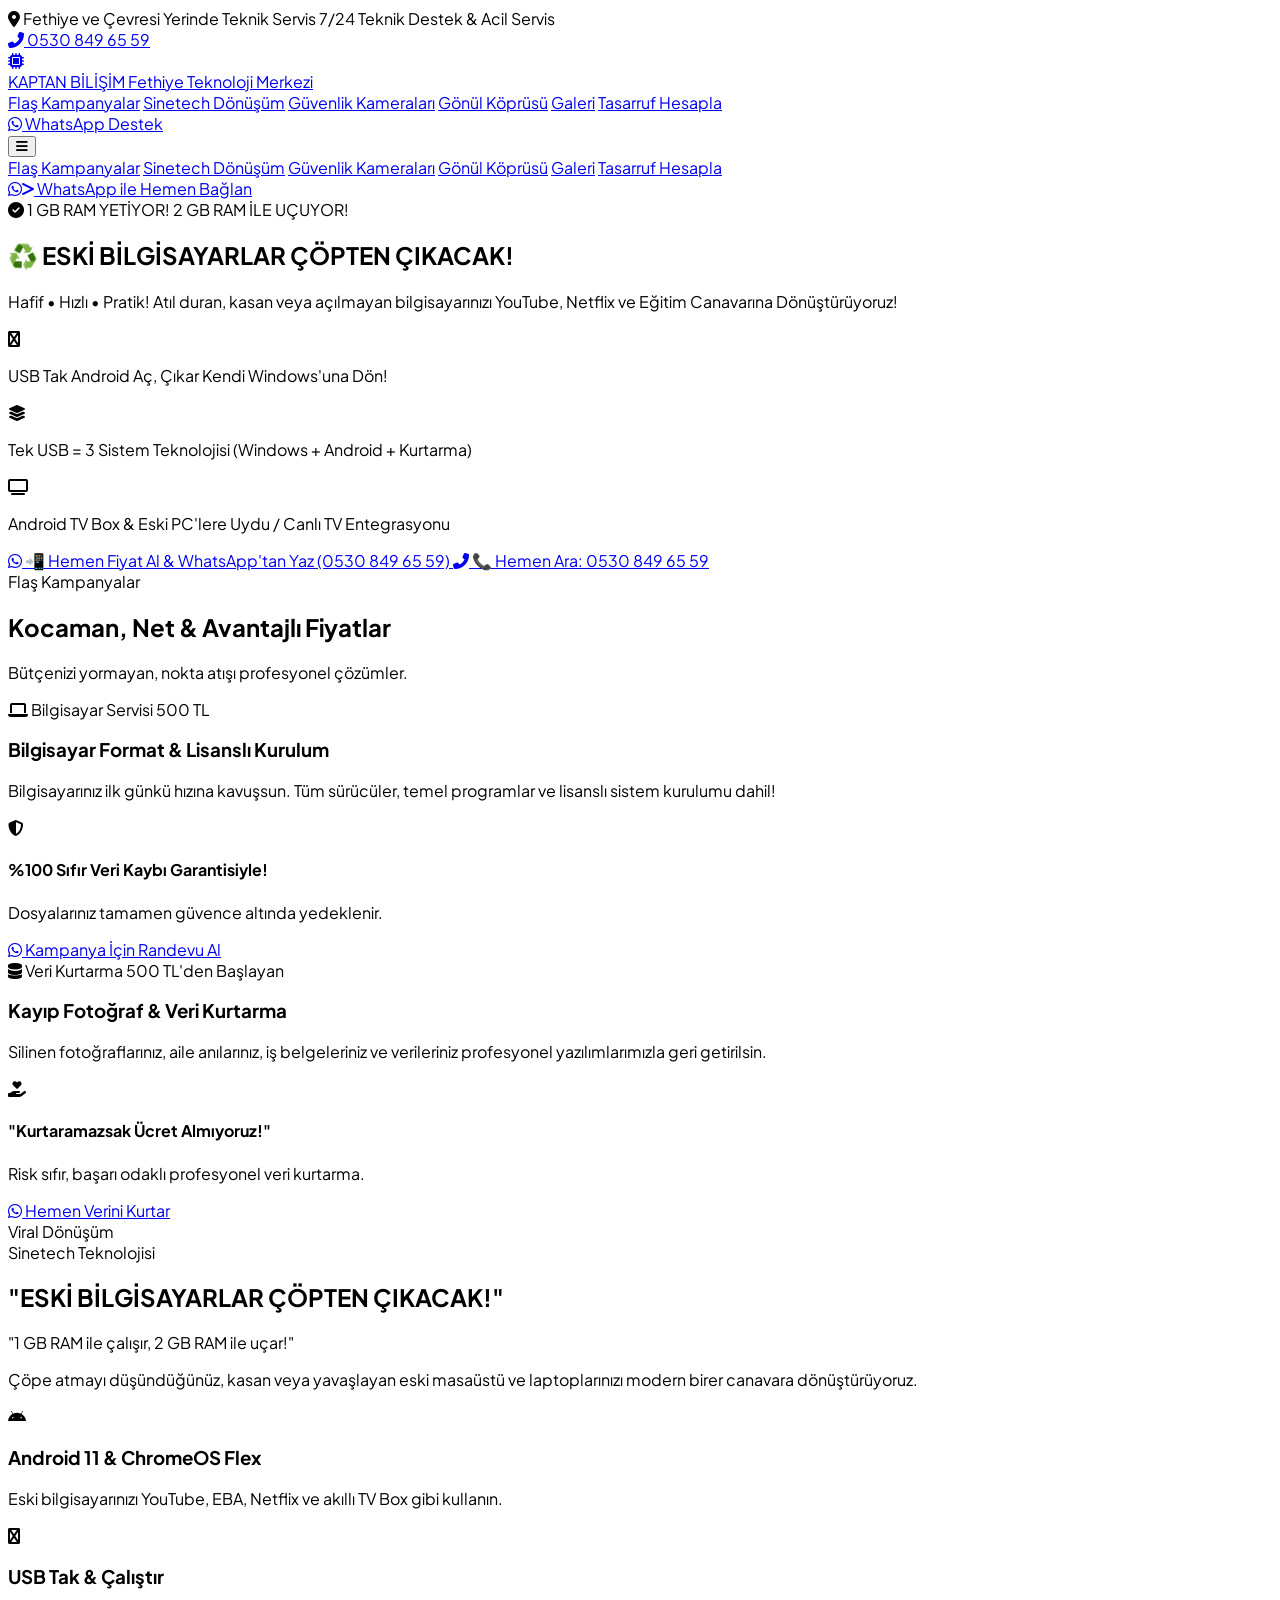
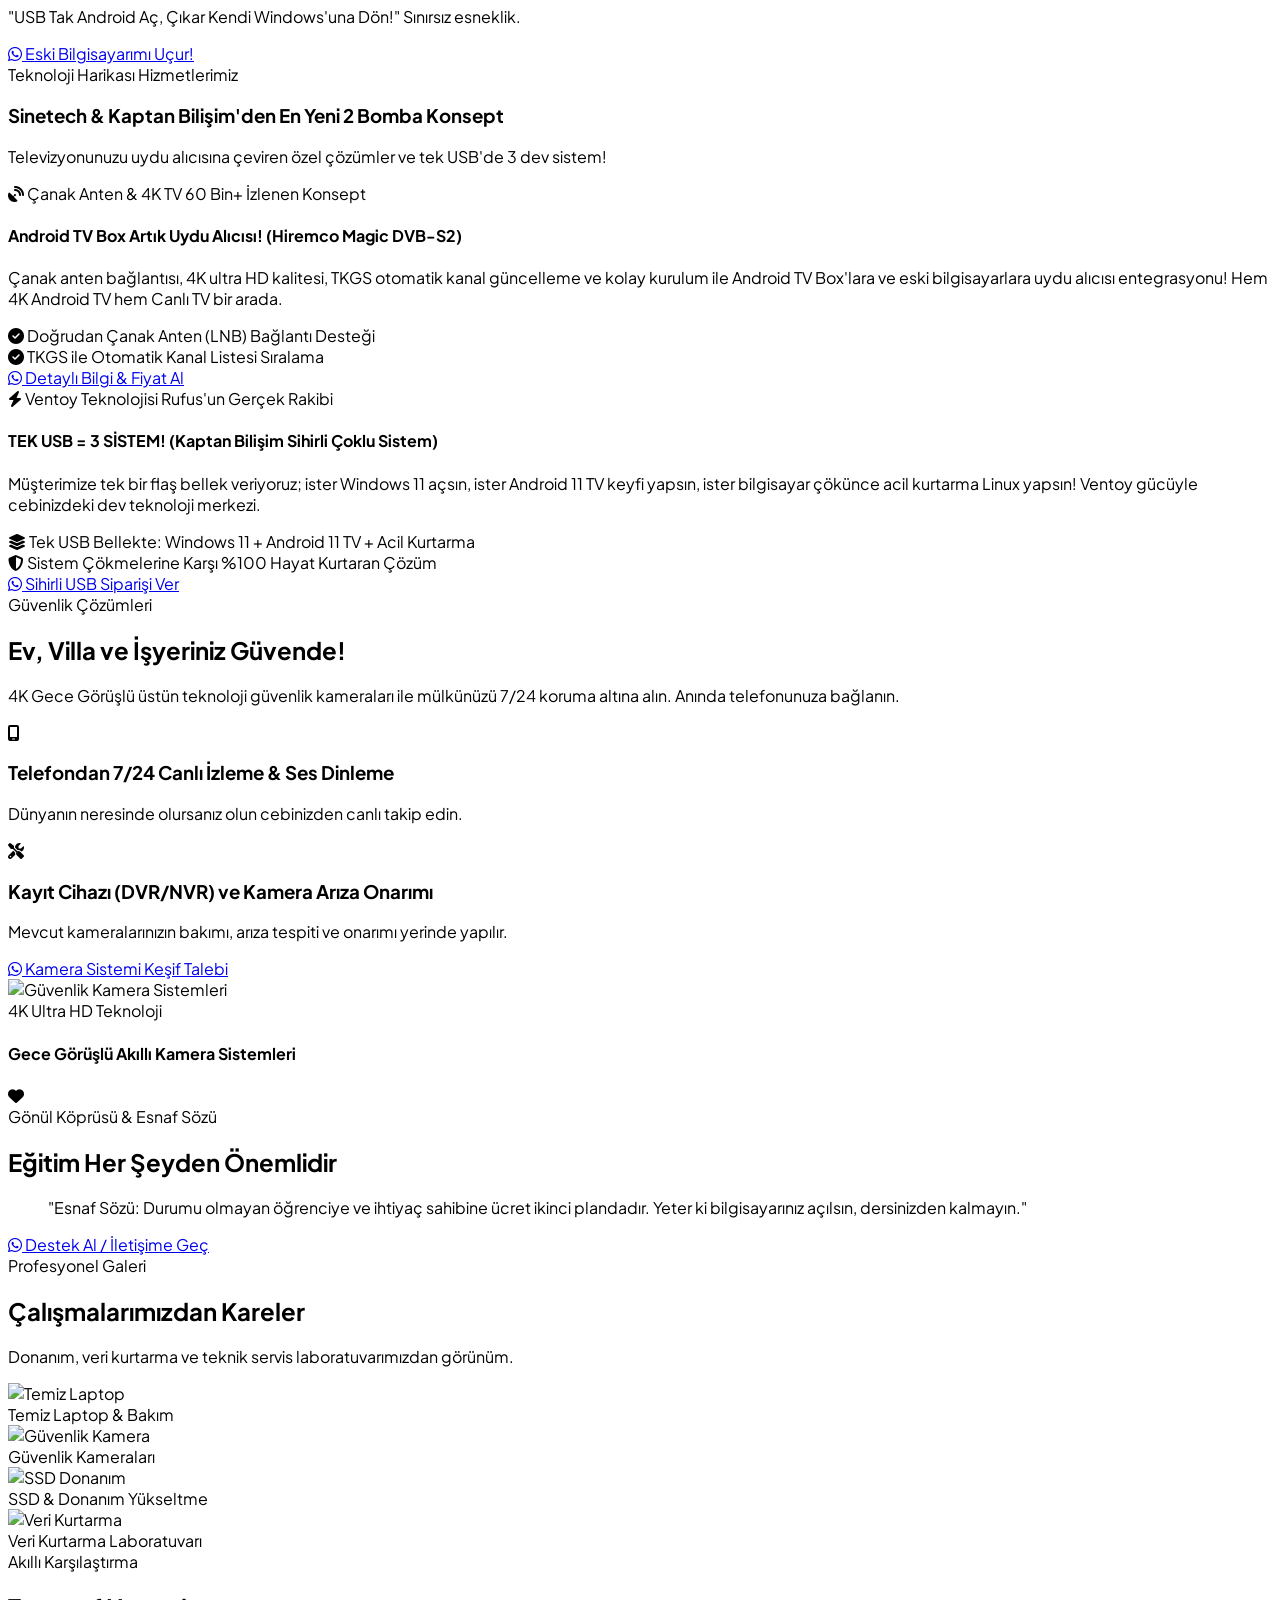
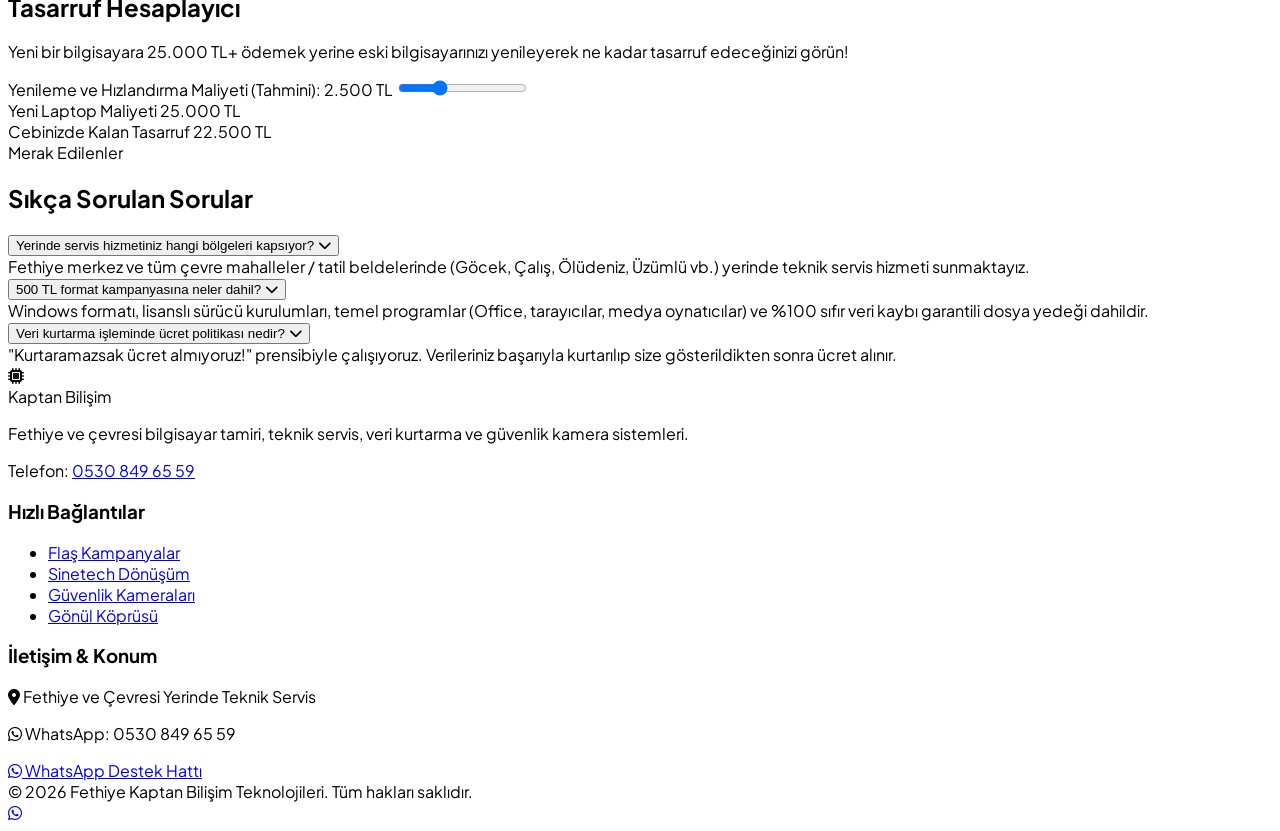
==== commit 25cfb423: "feat: live launch - Eski Bilgisayarlar Copten Cikacak hero and Sinetech features" ====
--- a/index.html
+++ b/index.html
@@ -120,24 +120,40 @@
         <div class="absolute inset-0 bg-[radial-gradient(circle_at_30%_30%,rgba(59,130,246,0.15),transparent_50%)]"></div>
         <div class="max-w-7xl mx-auto px-4 sm:px-6 lg:px-8 relative z-10">
             <div class="text-center max-w-4xl mx-auto">
-                <span class="inline-flex items-center gap-2 px-4 py-1.5 rounded-full bg-blue-500/10 border border-blue-500/20 text-blue-400 text-xs sm:text-sm font-bold uppercase tracking-wider mb-6">
-                    <i class="fas fa-bolt text-amber-400"></i> Fethiye'nin En Güvenilir Bilişim Çözüm Ortağı
+                <span class="inline-flex items-center gap-2 px-5 py-2 rounded-full bg-emerald-500/10 border border-emerald-500/30 text-emerald-400 text-sm sm:text-base font-extrabold tracking-wider mb-6 shadow-lg shadow-emerald-500/20 animate-pulse">
+                    <i class="fas fa-check-circle text-amber-400"></i> 1 GB RAM YETİYOR! 2 GB RAM İLE UÇUYOR!
                 </span>
                 <h1 class="text-4xl sm:text-6xl lg:text-7xl font-extrabold tracking-tight text-white mb-6 leading-tight">
-                    Bilgisayarınız Mı Bozuldu? <br>
-                    <span class="bg-gradient-to-r from-blue-400 via-indigo-300 to-amber-400 bg-clip-text text-transparent">Fethiye Yerinde Teknik Servis</span> Kapınızda!
+                    ♻️ ESKİ BİLGİSAYARLAR ÇÖPTEN ÇIKACAK!
                 </h1>
-                <p class="text-lg sm:text-xl text-slate-300 mb-10 max-w-2xl mx-auto leading-relaxed">
-                    Format, lisanslı kurulum, veri kurtarma, eski bilgisayarları uçuran Sinetech dönüşümleri ve 4K güvenlik kamera sistemlerinde profesyonel çözümler.
+                <p class="text-lg sm:text-xl text-slate-300 mb-10 max-w-3xl mx-auto leading-relaxed">
+                    Hafif • Hızlı • Pratik! Atıl duran, kasan veya açılmayan bilgisayarınızı YouTube, Netflix ve Eğitim Canavarına Dönüştürüyoruz!
                 </p>
+
+                <!-- Vurucu Eylem Rozetleri -->
+                <div class="grid grid-cols-1 md:grid-cols-3 gap-4 mb-10">
+                    <div class="bg-slate-900/80 border border-blue-500/30 rounded-2xl p-4 text-center shadow-lg">
+                        <span class="text-amber-400 text-xl mb-2 block"><i class="fas fa-usb"></i></span>
+                        <p class="text-xs sm:text-sm font-bold text-white">USB Tak Android Aç, Çıkar Kendi Windows'una Dön!</p>
+                    </div>
+                    <div class="bg-slate-900/80 border border-emerald-500/30 rounded-2xl p-4 text-center shadow-lg">
+                        <span class="text-emerald-400 text-xl mb-2 block"><i class="fas fa-layer-group"></i></span>
+                        <p class="text-xs sm:text-sm font-bold text-white">Tek USB = 3 Sistem Teknolojisi (Windows + Android + Kurtarma)</p>
+                    </div>
+                    <div class="bg-slate-900/80 border border-indigo-500/30 rounded-2xl p-4 text-center shadow-lg">
+                        <span class="text-indigo-400 text-xl mb-2 block"><i class="fas fa-tv"></i></span>
+                        <p class="text-xs sm:text-sm font-bold text-white">Android TV Box & Eski PC'lere Uydu / Canlı TV Entegrasyonu</p>
+                    </div>
+                </div>
+
                 <div class="flex flex-col sm:flex-row justify-center items-center gap-4">
-                    <a href="https://wa.me/905308496559?text=Merhaba,%20yerinde%20servis%20veya%20kampanya%20bilgisi%20i%C3%A7in%20ula%C5%9F%C4%B1yorum." target="_blank" class="w-full sm:w-auto bg-gradient-to-r from-emerald-600 to-emerald-500 hover:from-emerald-500 hover:to-emerald-400 text-white px-8 py-4 rounded-2xl font-bold text-base shadow-xl shadow-emerald-600/30 flex items-center justify-center gap-3 transition hover:scale-105">
+                    <a href="https://wa.me/905308496559?text=Merhaba,%20eski%20bilgisayar%C4%B1m%C4%B1%20d%C3%B6n%C3%BC%C5%9Fturmek%20istiyorum,%20fiyat%20almak%20istiyorum." target="_blank" class="w-full sm:w-auto bg-gradient-to-r from-emerald-600 to-emerald-500 hover:from-emerald-500 hover:to-emerald-400 text-white px-8 py-4 rounded-2xl font-bold text-base shadow-xl shadow-emerald-600/30 flex items-center justify-center gap-3 transition hover:scale-105">
                         <i class="fab fa-whatsapp text-2xl"></i>
-                        <span>WhatsApp'tan Hemen Yaz</span>
+                        <span>📲 Hemen Fiyat Al & WhatsApp'tan Yaz (0530 849 65 59)</span>
                     </a>
                     <a href="tel:05308496559" class="w-full sm:w-auto bg-slate-900 hover:bg-slate-800 text-slate-100 border border-slate-700 px-8 py-4 rounded-2xl font-bold text-base shadow-xl flex items-center justify-center gap-3 transition">
                         <i class="fas fa-phone-alt text-amber-400"></i>
-                        <span>0530 849 65 59</span>
+                        <span>📞 Hemen Ara: 0530 849 65 59</span>
                     </a>
                 </div>
             </div>
@@ -214,7 +230,7 @@
     <!-- Sinetech Viral Dönüşüm Bölümü -->
     <section id="sinetech" class="py-24 relative overflow-hidden bg-gradient-to-b from-slate-950 via-slate-900 to-slate-950">
         <div class="max-w-7xl mx-auto px-4 sm:px-6 lg:px-8">
-            <div class="bg-gradient-to-r from-blue-900/40 via-indigo-900/40 to-purple-900/40 rounded-3xl p-8 sm:p-12 border border-blue-500/30 shadow-2xl relative">
+            <div class="bg-gradient-to-r from-blue-900/40 via-indigo-900/40 to-purple-900/40 rounded-3xl p-8 sm:p-12 border border-blue-500/30 shadow-2xl relative mb-16">
                 <div class="absolute top-0 right-0 transform translate-x-4 -translate-y-4 hidden lg:block">
                     <span class="bg-amber-400 text-slate-950 font-black text-xs px-4 py-2 rounded-full uppercase tracking-widest shadow-lg">Viral Dönüşüm</span>
                 </div>
@@ -249,6 +265,75 @@
                     <a href="https://wa.me/905308496559?text=Sinetech%20eski%20bilgisayar%20d%C3%B6n%C3%BC%C5%9F%C3%BCm%C3%BC%20i%C3%A7in%20bilgi%20almak%20istiyorum." target="_blank" class="inline-flex items-center gap-3 bg-blue-600 hover:bg-blue-500 text-white font-bold px-8 py-4 rounded-xl shadow-lg transition hover:scale-105">
                         <i class="fab fa-whatsapp text-xl"></i>
                         <span>Eski Bilgisayarımı Uçur!</span>
+                    </a>
+                </div>
+            </div>
+
+            <!-- Teknoloji Harikası Yeni Bomba Hizmetlerimiz (YouTube Ekran Görüntüsü Özel Konseptleri) -->
+            <div class="text-center max-w-3xl mx-auto mb-12">
+                <span class="text-emerald-400 font-bold text-sm tracking-widest uppercase bg-emerald-400/10 px-4 py-1 rounded-full border border-emerald-400/20">Teknoloji Harikası Hizmetlerimiz</span>
+                <h3 class="text-3xl sm:text-4xl font-extrabold text-white mt-4">Sinetech & Kaptan Bilişim'den En Yeni 2 Bomba Konsept</h3>
+                <p class="text-slate-400 mt-2">Televizyonunuzu uydu alıcısına çeviren özel çözümler ve tek USB'de 3 dev sistem!</p>
+            </div>
+
+            <div class="grid grid-cols-1 md:grid-cols-2 gap-8">
+                <!-- Konsept 1: Hiremco Magic DVB-S2 Android TV Box & Uydu Alıcısı -->
+                <div class="relative bg-gradient-to-br from-slate-900 via-blue-950/40 to-slate-900 rounded-3xl p-8 border border-blue-500/40 shadow-2xl flex flex-col justify-between group hover:border-blue-400 transition">
+                    <div class="absolute -right-10 -top-10 w-40 h-40 bg-blue-500/10 rounded-full blur-3xl group-hover:bg-blue-500/20 transition"></div>
+                    <div>
+                        <div class="flex items-center justify-between mb-6">
+                            <span class="bg-blue-500/20 text-blue-400 px-4 py-1.5 rounded-xl font-bold text-sm border border-blue-500/30 flex items-center gap-2">
+                                <i class="fas fa-satellite-dish text-amber-400"></i> Çanak Anten & 4K TV
+                            </span>
+                            <span class="text-xs sm:text-sm font-extrabold text-amber-400 bg-amber-400/10 px-3 py-1 rounded-lg border border-amber-400/20">60 Bin+ İzlenen Konsept</span>
+                        </div>
+                        <h4 class="text-2xl sm:text-3xl font-extrabold text-white mb-4">Android TV Box Artık Uydu Alıcısı! (Hiremco Magic DVB-S2)</h4>
+                        <p class="text-slate-300 text-base mb-6 leading-relaxed">
+                            Çanak anten bağlantısı, 4K ultra HD kalitesi, TKGS otomatik kanal güncelleme ve kolay kurulum ile Android TV Box'lara ve eski bilgisayarlara uydu alıcısı entegrasyonu! Hem 4K Android TV hem Canlı TV bir arada.
+                        </p>
+                        <div class="space-y-3 mb-8">
+                            <div class="flex items-center gap-3 bg-slate-900/90 p-3 rounded-xl border border-slate-800 text-sm text-slate-300">
+                                <i class="fas fa-check-circle text-emerald-400 text-lg"></i>
+                                <span>Doğrudan Çanak Anten (LNB) Bağlantı Desteği</span>
+                            </div>
+                            <div class="flex items-center gap-3 bg-slate-900/90 p-3 rounded-xl border border-slate-800 text-sm text-slate-300">
+                                <i class="fas fa-check-circle text-emerald-400 text-lg"></i>
+                                <span>TKGS ile Otomatik Kanal Listesi Sıralama</span>
+                            </div>
+                        </div>
+                    </div>
+                    <a href="https://wa.me/905308496559?text=Hiremco%20Magic%20DVB-S2%20Android%20TV%20Box%20ve%20uydu%20al%C4%B1c%C4%B1s%C4%B1%20entegrasyonu%20hakk%C4%B1nda%20bilgi%20almak%20istiyorum." target="_blank" class="w-full bg-blue-600 hover:bg-blue-500 text-white font-bold py-4 rounded-xl text-center shadow-lg shadow-blue-600/30 transition flex items-center justify-center gap-2">
+                        <i class="fab fa-whatsapp text-lg"></i> Detaylı Bilgi & Fiyat Al
+                    </a>
+                </div>
+
+                <!-- Konsept 2: Kaptan Bilişim Sihirli Çoklu Sistem USB'si (Tek USB = 3 Sistem) -->
+                <div class="relative bg-gradient-to-br from-slate-900 via-indigo-950/40 to-slate-900 rounded-3xl p-8 border border-emerald-500/40 shadow-2xl flex flex-col justify-between group hover:border-emerald-400 transition">
+                    <div class="absolute -right-10 -top-10 w-40 h-40 bg-emerald-500/10 rounded-full blur-3xl group-hover:bg-emerald-500/20 transition"></div>
+                    <div>
+                        <div class="flex items-center justify-between mb-6">
+                            <span class="bg-emerald-500/20 text-emerald-400 px-4 py-1.5 rounded-xl font-bold text-sm border border-emerald-500/30 flex items-center gap-2">
+                                <i class="fas fa-bolt text-emerald-400"></i> Ventoy Teknolojisi
+                            </span>
+                            <span class="text-xs sm:text-sm font-extrabold text-emerald-400 bg-emerald-400/10 px-3 py-1 rounded-lg border border-emerald-400/20">Rufus'un Gerçek Rakibi</span>
+                        </div>
+                        <h4 class="text-2xl sm:text-3xl font-extrabold text-white mb-4">TEK USB = 3 SİSTEM! (Kaptan Bilişim Sihirli Çoklu Sistem)</h4>
+                        <p class="text-slate-300 text-base mb-6 leading-relaxed">
+                            Müşterimize tek bir flaş bellek veriyoruz; ister Windows 11 açsın, ister Android 11 TV keyfi yapsın, ister bilgisayar çökünce acil kurtarma Linux yapsın! Ventoy gücüyle cebinizdeki dev teknoloji merkezi.
+                        </p>
+                        <div class="space-y-3 mb-8">
+                            <div class="flex items-center gap-3 bg-slate-900/90 p-3 rounded-xl border border-slate-800 text-sm text-slate-300">
+                                <i class="fas fa-layer-group text-blue-400 text-lg"></i>
+                                <span>Tek USB Bellekte: Windows 11 + Android 11 TV + Acil Kurtarma</span>
+                            </div>
+                            <div class="flex items-center gap-3 bg-slate-900/90 p-3 rounded-xl border border-slate-800 text-sm text-slate-300">
+                                <i class="fas fa-shield-alt text-amber-400 text-lg"></i>
+                                <span>Sistem Çökmelerine Karşı %100 Hayat Kurtaran Çözüm</span>
+                            </div>
+                        </div>
+                    </div>
+                    <a href="https://wa.me/905308496559?text=Kaptan%20Bilisim%20Sihirli%20Coklu%20Sistem%20USB%27si%20hakkinda%20bilgi%20ve%20siparis%20almak%20istiyorum." target="_blank" class="w-full bg-emerald-600 hover:bg-emerald-500 text-white font-bold py-4 rounded-xl text-center shadow-lg shadow-emerald-600/30 transition flex items-center justify-center gap-2">
+                        <i class="fab fa-whatsapp text-lg"></i> Sihirli USB Siparişi Ver
                     </a>
                 </div>
             </div>
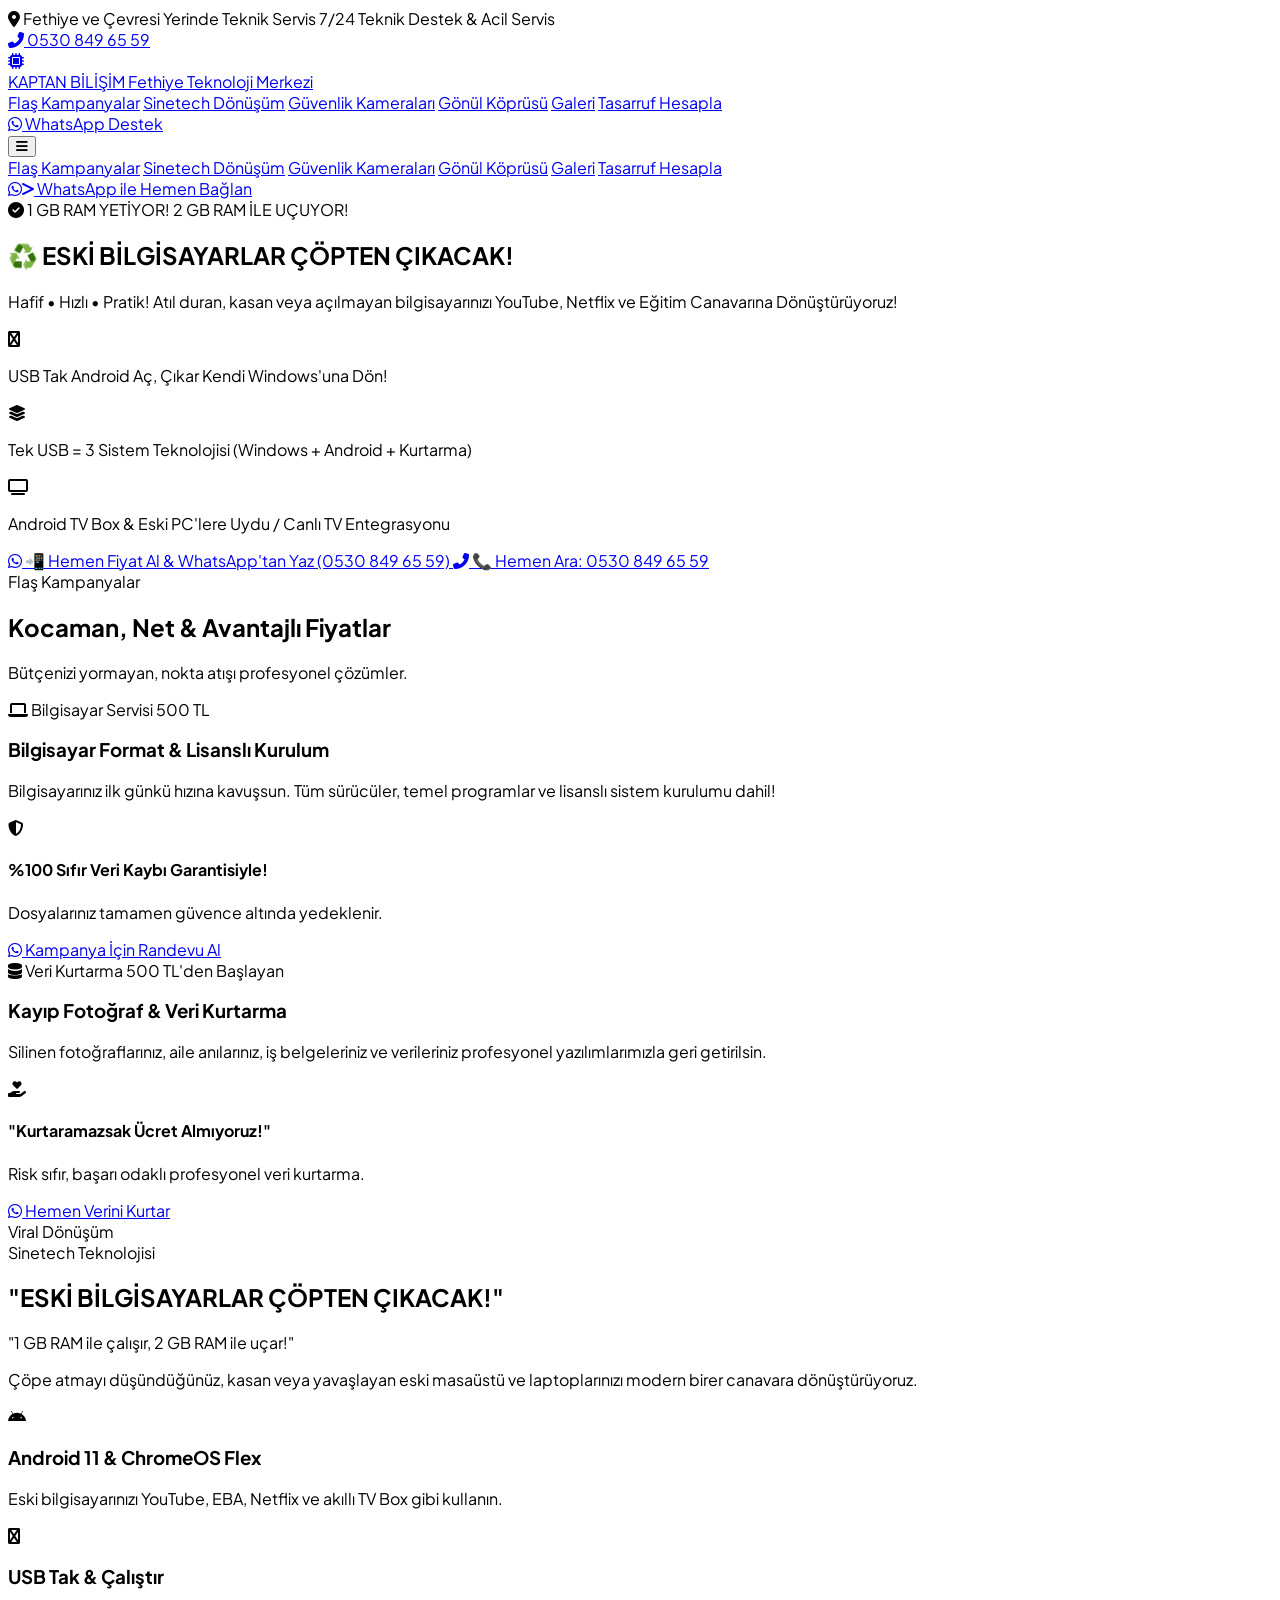
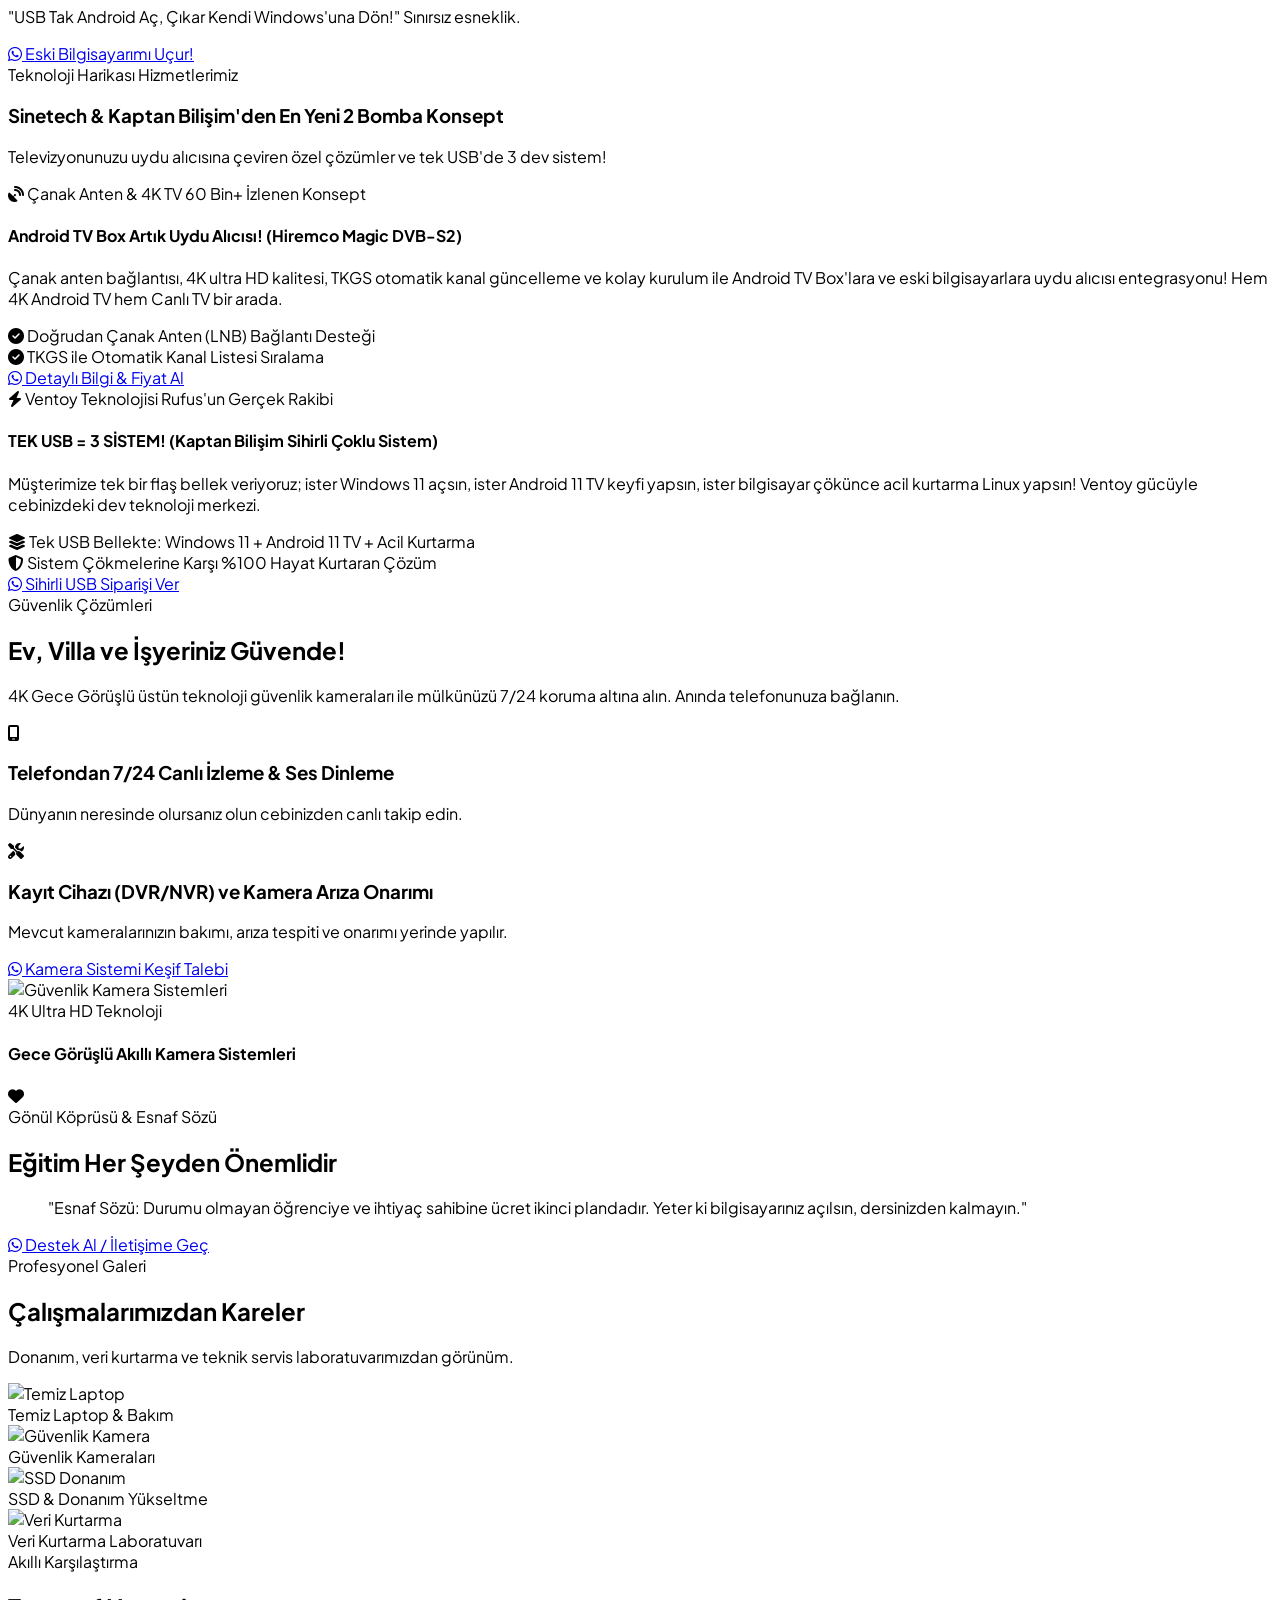
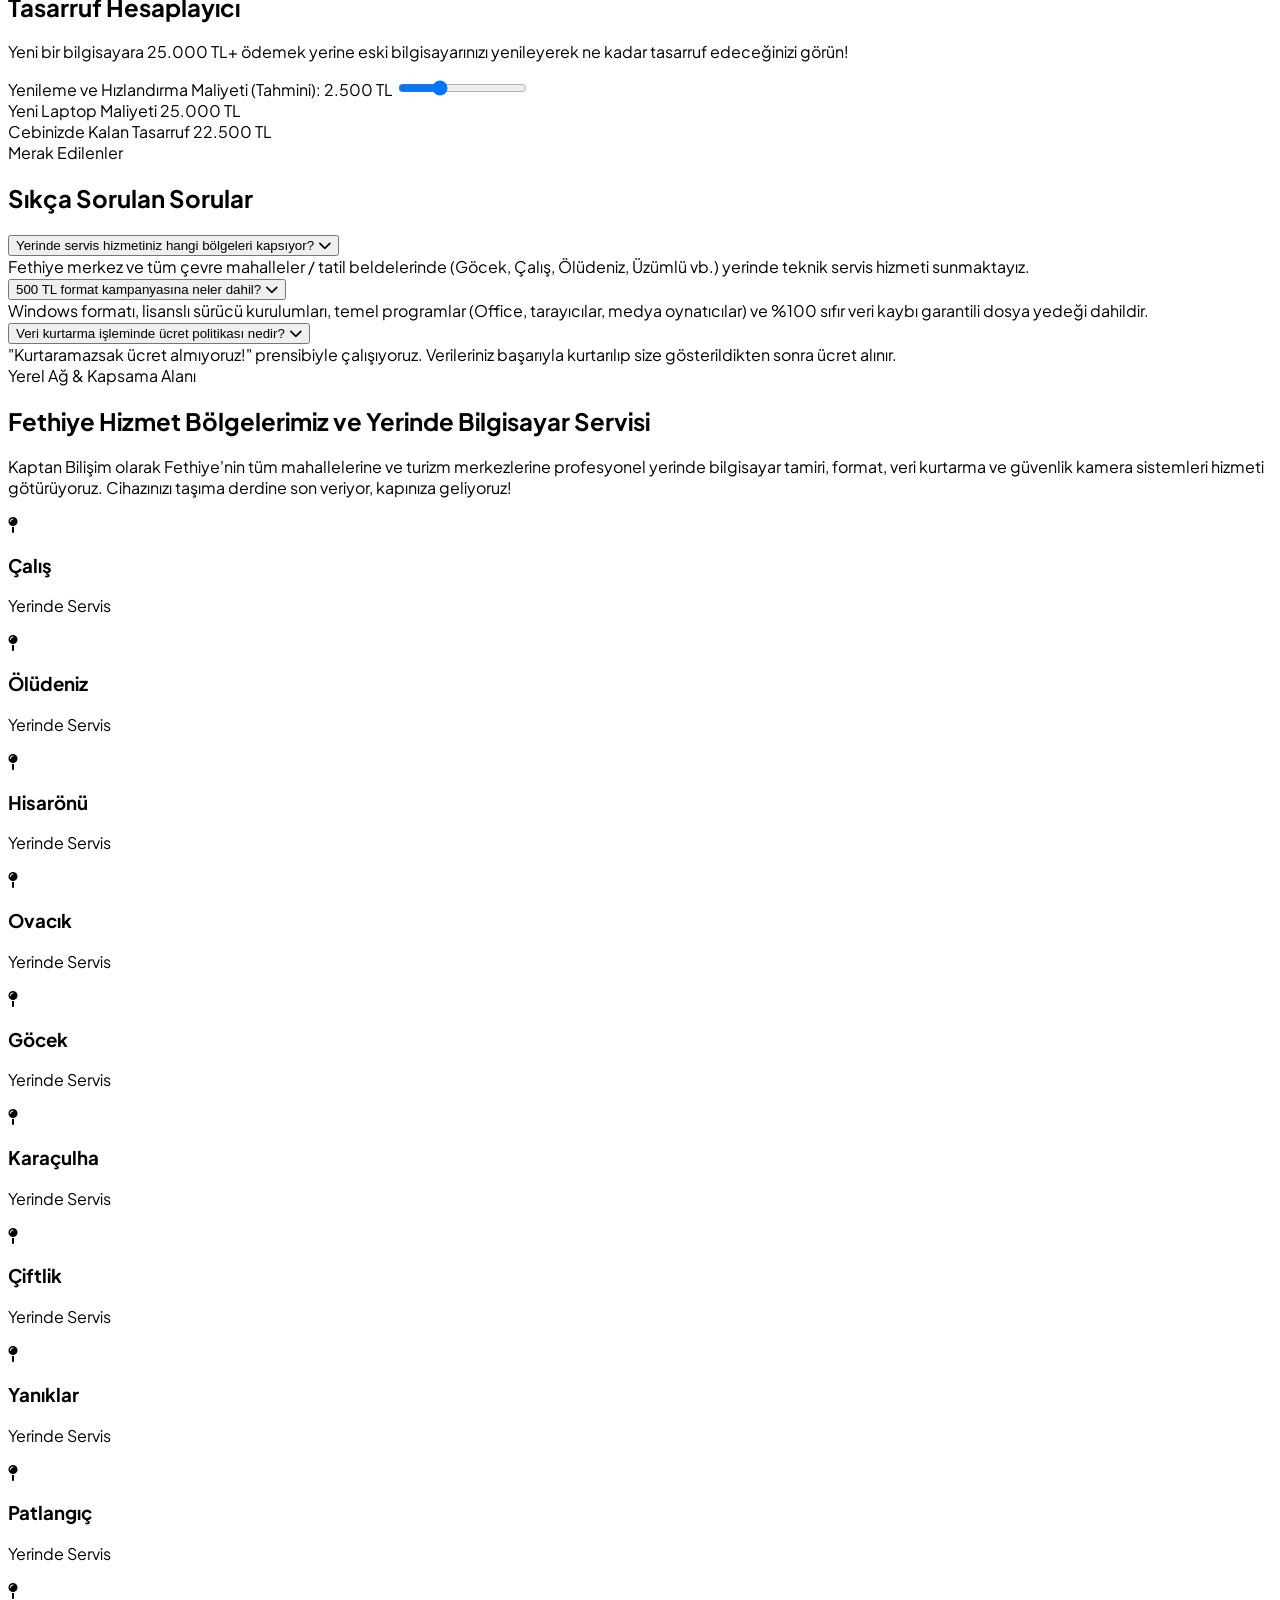
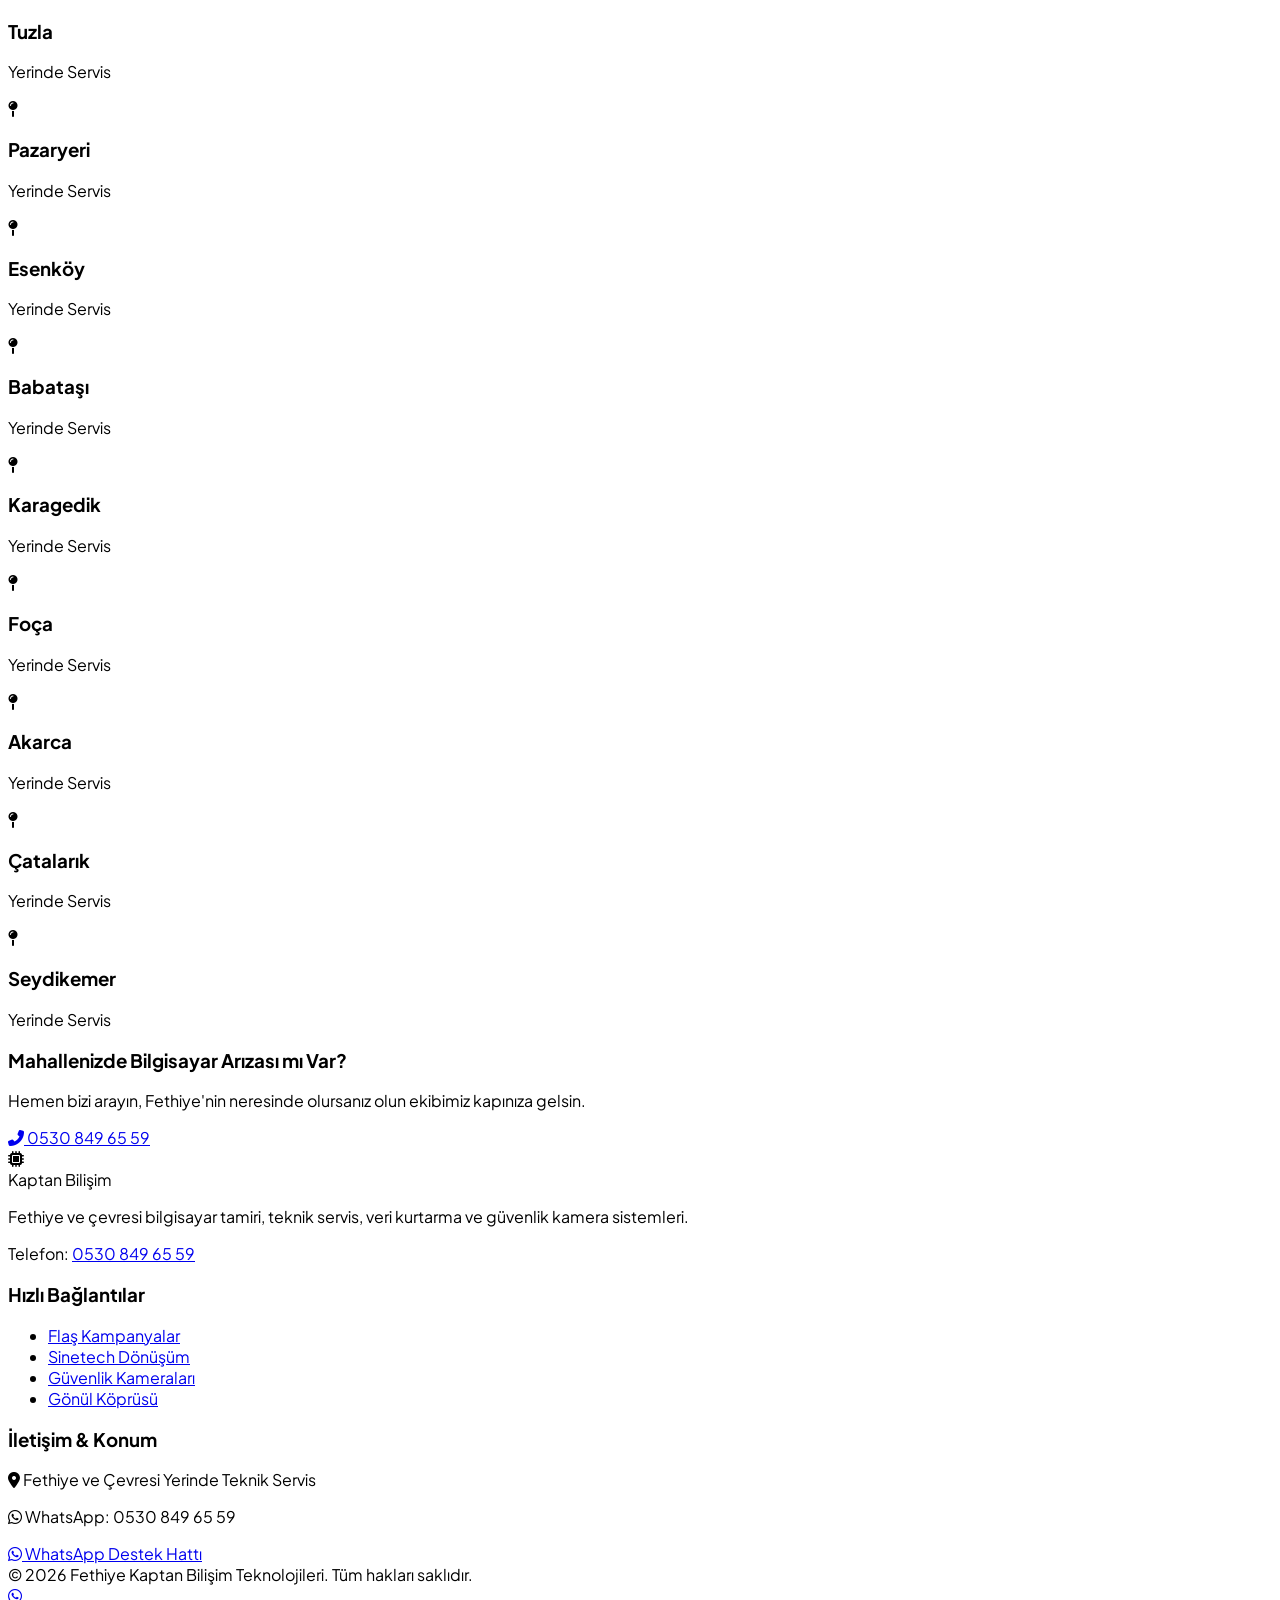
==== commit e540c5b6: "Add Fethiye service districts section, FAQPage schema, robots.txt and sitemap.xml" ====
--- a/index.html
+++ b/index.html
@@ -3,8 +3,8 @@
 <head>
     <meta charset="UTF-8">
     <meta name="viewport" content="width=device-width, initial-scale=1.0">
-    <title>Fethiye Kaptan Bilişim Teknolojileri | Yerinde Teknik Servis & Bilgisayar Tamiri</title>
-    <meta name="description" content="Fethiye ve çevresi yerinde teknik servis, 500 TL format ve lisanslı kurulum, veri kurtarma, 4K güvenlik kamera sistemleri ve eski PC dönüşüm merkezi.">
+    <title>Fethiye Bilgisayar Tamiri ve Yerinde Teknik Servis | Kaptan Bilişim</title>
+    <meta name="description" content="Fethiye, Çalış, Ölüdeniz, Hisarönü, Göcek yerinde bilgisayar tamiri, 500 TL format ve lisanslı kurulum, veri kurtarma, 4K güvenlik kamerası. Ara: 0530 849 65 59">
     <!-- Tailwind CSS CDN -->
     <script src="https://cdn.tailwindcss.com"></script>
     <script>
@@ -41,7 +41,37 @@
             animation: pulse-whatsapp 2s infinite;
         }
     </style>
-</head>
+<link rel="canonical" href="https://fethiyekaptanbilisimteknolojileri.com.tr/">
+<meta name="robots" content="index, follow, max-snippet:-1, max-image-preview:large">
+<meta name="keywords" content="Fethiye bilgisayar tamiri, Fethiye teknik servis, Fethiye format, Fethiye veri kurtarma, Fethiye güvenlik kamerası, Çalış, Ölüdeniz, Hisarönü, Göcek, Ovacık, Karaçulha, yerinde bilgisayar servisi">
+<meta name="geo.region" content="TR-48"><meta name="geo.placename" content="Fethiye, Muğla"><meta name="geo.position" content="36.6214;29.1164"><meta name="ICBM" content="36.6214, 29.1164">
+<meta property="og:type" content="website"><meta property="og:locale" content="tr_TR"><meta property="og:url" content="https://fethiyekaptanbilisimteknolojileri.com.tr/"><meta property="og:title" content="Fethiye Bilgisayar Tamiri ve Yerinde Teknik Servis | Kaptan Bilişim"><meta property="og:description" content="Fethiye, Çalış, Ölüdeniz, Hisarönü, Göcek yerinde bilgisayar tamiri, 500 TL format ve lisanslı kurulum, veri kurtarma, 4K güvenlik kamerası. Ara: 0530 849 65 59">
+<meta name="twitter:card" content="summary"><meta name="twitter:title" content="Fethiye Bilgisayar Tamiri ve Yerinde Teknik Servis | Kaptan Bilişim"><meta name="twitter:description" content="Fethiye, Çalış, Ölüdeniz, Hisarönü, Göcek yerinde bilgisayar tamiri, 500 TL format ve lisanslı kurulum, veri kurtarma, 4K güvenlik kamerası. Ara: 0530 849 65 59">
+<script type="application/ld+json">{"@context":"https://schema.org","@type":"ComputerStore","name":"Fethiye Kaptan Bilişim Teknolojileri","url":"https://fethiyekaptanbilisimteknolojileri.com.tr/","telephone":"+905308496559","priceRange":"₺₺","address":{"@type":"PostalAddress","addressLocality":"Fethiye","addressRegion":"Muğla","addressCountry":"TR"},"geo":{"@type":"GeoCoordinates","latitude":36.6214,"longitude":29.1164},"areaServed":["Fethiye","Çalış","Ölüdeniz","Hisarönü","Göcek","Ovacık","Karaçulha"],"openingHours":"Mo-Su 08:00-22:00","hasOfferCatalog":{"@type":"OfferCatalog","name":"Hizmetler","itemListElement":[{"@type":"Offer","itemOffered":{"@type":"Service","name":"Yerinde bilgisayar tamiri"}},{"@type":"Offer","itemOffered":{"@type":"Service","name":"Format ve lisanslı kurulum"}},{"@type":"Offer","itemOffered":{"@type":"Service","name":"Veri kurtarma"}},{"@type":"Offer","itemOffered":{"@type":"Service","name":"4K güvenlik kamera sistemleri"}}]}}</script>
+<script type="application/ld+json">
+{
+  "@context": "https://schema.org",
+  "@type": "FAQPage",
+  "mainEntity": [
+    {
+      "@type": "Question",
+      "name": "Fethiye'nin hangi mahallelerinde yerinde bilgisayar servisi hizmeti veriyorsunuz?",
+      "acceptedAnswer": {
+        "@type": "Answer",
+        "text": "Fethiye merkez başta olmak üzere Çalış, Ölüdeniz, Hisarönü, Ovacık, Göcek, Karaçulha, Çiftlik, Yanıklar, Patlangıç, Tuzla, Pazaryeri, Esenköy, Babataşı, Karagedik, Foça, Akarca, Çatalarık ve Seydikemer bölgelerinde yerinde bilgisayar tamiri ve teknik servis hizmeti sunmaktayız."
+      }
+    },
+    {
+      "@type": "Question",
+      "name": "Fethiye'de bilgisayar format ve lisanslı kurulum ücreti ne kadar?",
+      "acceptedAnswer": {
+        "@type": "Answer",
+        "text": "Kaptan Bilişim olarak Fethiye genelinde format ve lisanslı sürücü kurulumunu 500 TL gibi ekonomik bir fiyatla, yerinde ve aynı gün içinde gerçekleştiriyoruz."
+      }
+    }
+  ]
+}
+</script></head>
 <body class="bg-slate-950 text-slate-100 antialiased selection:bg-blue-500 selection:text-white">
 
     <!-- Top Info Bar -->
@@ -510,6 +540,122 @@
         </div>
     </section>
 
+    <!-- Fethiye Hizmet Bölgelerimiz ve Yerinde Bilgisayar Servisi -->
+    <section class="py-16 bg-slate-900 border-t border-slate-800">
+        <div class="max-w-7xl mx-auto px-4 sm:px-6 lg:px-8">
+            <div class="text-center max-w-3xl mx-auto mb-12">
+                <span class="text-blue-400 font-bold uppercase tracking-wider text-sm bg-blue-500/10 px-4 py-1.5 rounded-full border border-blue-500/20">Yerel Ağ & Kapsama Alanı</span>
+                <h2 class="text-2xl sm:text-3xl font-extrabold text-white mt-4 mb-4">Fethiye Hizmet Bölgelerimiz ve Yerinde Bilgisayar Servisi</h2>
+                <p class="text-slate-300 text-sm sm:text-base leading-relaxed">
+                    Kaptan Bilişim olarak Fethiye'nin tüm mahallelerine ve turizm merkezlerine profesyonel yerinde bilgisayar tamiri, format, veri kurtarma ve güvenlik kamera sistemleri hizmeti götürüyoruz. Cihazınızı taşıma derdine son veriyor, kapınıza geliyoruz!
+                </p>
+            </div>
+            
+            <div class="grid grid-cols-2 sm:grid-cols-3 md:grid-cols-4 lg:grid-cols-6 gap-3 mb-10">
+                <div class="bg-slate-950 border border-slate-800 p-3.5 rounded-xl text-center hover:border-blue-500 transition">
+                    <i class="fas fa-map-pin text-amber-400 mb-1.5"></i>
+                    <h3 class="text-white font-bold text-sm">Çalış</h3>
+                    <p class="text-[11px] text-slate-400 mt-0.5">Yerinde Servis</p>
+                </div>
+                <div class="bg-slate-950 border border-slate-800 p-3.5 rounded-xl text-center hover:border-blue-500 transition">
+                    <i class="fas fa-map-pin text-amber-400 mb-1.5"></i>
+                    <h3 class="text-white font-bold text-sm">Ölüdeniz</h3>
+                    <p class="text-[11px] text-slate-400 mt-0.5">Yerinde Servis</p>
+                </div>
+                <div class="bg-slate-950 border border-slate-800 p-3.5 rounded-xl text-center hover:border-blue-500 transition">
+                    <i class="fas fa-map-pin text-amber-400 mb-1.5"></i>
+                    <h3 class="text-white font-bold text-sm">Hisarönü</h3>
+                    <p class="text-[11px] text-slate-400 mt-0.5">Yerinde Servis</p>
+                </div>
+                <div class="bg-slate-950 border border-slate-800 p-3.5 rounded-xl text-center hover:border-blue-500 transition">
+                    <i class="fas fa-map-pin text-amber-400 mb-1.5"></i>
+                    <h3 class="text-white font-bold text-sm">Ovacık</h3>
+                    <p class="text-[11px] text-slate-400 mt-0.5">Yerinde Servis</p>
+                </div>
+                <div class="bg-slate-950 border border-slate-800 p-3.5 rounded-xl text-center hover:border-blue-500 transition">
+                    <i class="fas fa-map-pin text-amber-400 mb-1.5"></i>
+                    <h3 class="text-white font-bold text-sm">Göcek</h3>
+                    <p class="text-[11px] text-slate-400 mt-0.5">Yerinde Servis</p>
+                </div>
+                <div class="bg-slate-950 border border-slate-800 p-3.5 rounded-xl text-center hover:border-blue-500 transition">
+                    <i class="fas fa-map-pin text-amber-400 mb-1.5"></i>
+                    <h3 class="text-white font-bold text-sm">Karaçulha</h3>
+                    <p class="text-[11px] text-slate-400 mt-0.5">Yerinde Servis</p>
+                </div>
+                <div class="bg-slate-950 border border-slate-800 p-3.5 rounded-xl text-center hover:border-blue-500 transition">
+                    <i class="fas fa-map-pin text-amber-400 mb-1.5"></i>
+                    <h3 class="text-white font-bold text-sm">Çiftlik</h3>
+                    <p class="text-[11px] text-slate-400 mt-0.5">Yerinde Servis</p>
+                </div>
+                <div class="bg-slate-950 border border-slate-800 p-3.5 rounded-xl text-center hover:border-blue-500 transition">
+                    <i class="fas fa-map-pin text-amber-400 mb-1.5"></i>
+                    <h3 class="text-white font-bold text-sm">Yanıklar</h3>
+                    <p class="text-[11px] text-slate-400 mt-0.5">Yerinde Servis</p>
+                </div>
+                <div class="bg-slate-950 border border-slate-800 p-3.5 rounded-xl text-center hover:border-blue-500 transition">
+                    <i class="fas fa-map-pin text-amber-400 mb-1.5"></i>
+                    <h3 class="text-white font-bold text-sm">Patlangıç</h3>
+                    <p class="text-[11px] text-slate-400 mt-0.5">Yerinde Servis</p>
+                </div>
+                <div class="bg-slate-950 border border-slate-800 p-3.5 rounded-xl text-center hover:border-blue-500 transition">
+                    <i class="fas fa-map-pin text-amber-400 mb-1.5"></i>
+                    <h3 class="text-white font-bold text-sm">Tuzla</h3>
+                    <p class="text-[11px] text-slate-400 mt-0.5">Yerinde Servis</p>
+                </div>
+                <div class="bg-slate-950 border border-slate-800 p-3.5 rounded-xl text-center hover:border-blue-500 transition">
+                    <i class="fas fa-map-pin text-amber-400 mb-1.5"></i>
+                    <h3 class="text-white font-bold text-sm">Pazaryeri</h3>
+                    <p class="text-[11px] text-slate-400 mt-0.5">Yerinde Servis</p>
+                </div>
+                <div class="bg-slate-950 border border-slate-800 p-3.5 rounded-xl text-center hover:border-blue-500 transition">
+                    <i class="fas fa-map-pin text-amber-400 mb-1.5"></i>
+                    <h3 class="text-white font-bold text-sm">Esenköy</h3>
+                    <p class="text-[11px] text-slate-400 mt-0.5">Yerinde Servis</p>
+                </div>
+                <div class="bg-slate-950 border border-slate-800 p-3.5 rounded-xl text-center hover:border-blue-500 transition">
+                    <i class="fas fa-map-pin text-amber-400 mb-1.5"></i>
+                    <h3 class="text-white font-bold text-sm">Babataşı</h3>
+                    <p class="text-[11px] text-slate-400 mt-0.5">Yerinde Servis</p>
+                </div>
+                <div class="bg-slate-950 border border-slate-800 p-3.5 rounded-xl text-center hover:border-blue-500 transition">
+                    <i class="fas fa-map-pin text-amber-400 mb-1.5"></i>
+                    <h3 class="text-white font-bold text-sm">Karagedik</h3>
+                    <p class="text-[11px] text-slate-400 mt-0.5">Yerinde Servis</p>
+                </div>
+                <div class="bg-slate-950 border border-slate-800 p-3.5 rounded-xl text-center hover:border-blue-500 transition">
+                    <i class="fas fa-map-pin text-amber-400 mb-1.5"></i>
+                    <h3 class="text-white font-bold text-sm">Foça</h3>
+                    <p class="text-[11px] text-slate-400 mt-0.5">Yerinde Servis</p>
+                </div>
+                <div class="bg-slate-950 border border-slate-800 p-3.5 rounded-xl text-center hover:border-blue-500 transition">
+                    <i class="fas fa-map-pin text-amber-400 mb-1.5"></i>
+                    <h3 class="text-white font-bold text-sm">Akarca</h3>
+                    <p class="text-[11px] text-slate-400 mt-0.5">Yerinde Servis</p>
+                </div>
+                <div class="bg-slate-950 border border-slate-800 p-3.5 rounded-xl text-center hover:border-blue-500 transition">
+                    <i class="fas fa-map-pin text-amber-400 mb-1.5"></i>
+                    <h3 class="text-white font-bold text-sm">Çatalarık</h3>
+                    <p class="text-[11px] text-slate-400 mt-0.5">Yerinde Servis</p>
+                </div>
+                <div class="bg-slate-950 border border-slate-800 p-3.5 rounded-xl text-center hover:border-blue-500 transition">
+                    <i class="fas fa-map-pin text-amber-400 mb-1.5"></i>
+                    <h3 class="text-white font-bold text-sm">Seydikemer</h3>
+                    <p class="text-[11px] text-slate-400 mt-0.5">Yerinde Servis</p>
+                </div>
+            </div>
+
+            <div class="bg-gradient-to-r from-blue-900/40 via-indigo-900/40 to-blue-900/40 border border-blue-800/60 rounded-2xl p-6 text-center flex flex-col sm:flex-row items-center justify-between gap-4">
+                <div class="text-left">
+                    <h3 class="text-white font-bold text-lg">Mahallenizde Bilgisayar Arızası mı Var?</h3>
+                    <p class="text-slate-300 text-sm">Hemen bizi arayın, Fethiye'nin neresinde olursanız olun ekibimiz kapınıza gelsin.</p>
+                </div>
+                <a href="tel:05308496559" class="bg-amber-500 hover:bg-amber-400 text-slate-950 font-extrabold px-6 py-3 rounded-xl shadow-lg transition flex items-center gap-2 whitespace-nowrap">
+                    <i class="fas fa-phone-alt"></i> 0530 849 65 59
+                </a>
+            </div>
+        </div>
+    </section>
+
     <!-- Footer -->
     <footer id="iletisim" class="bg-slate-950 border-t border-slate-800 py-16 text-slate-400">
         <div class="max-w-7xl mx-auto px-4 sm:px-6 lg:px-8">
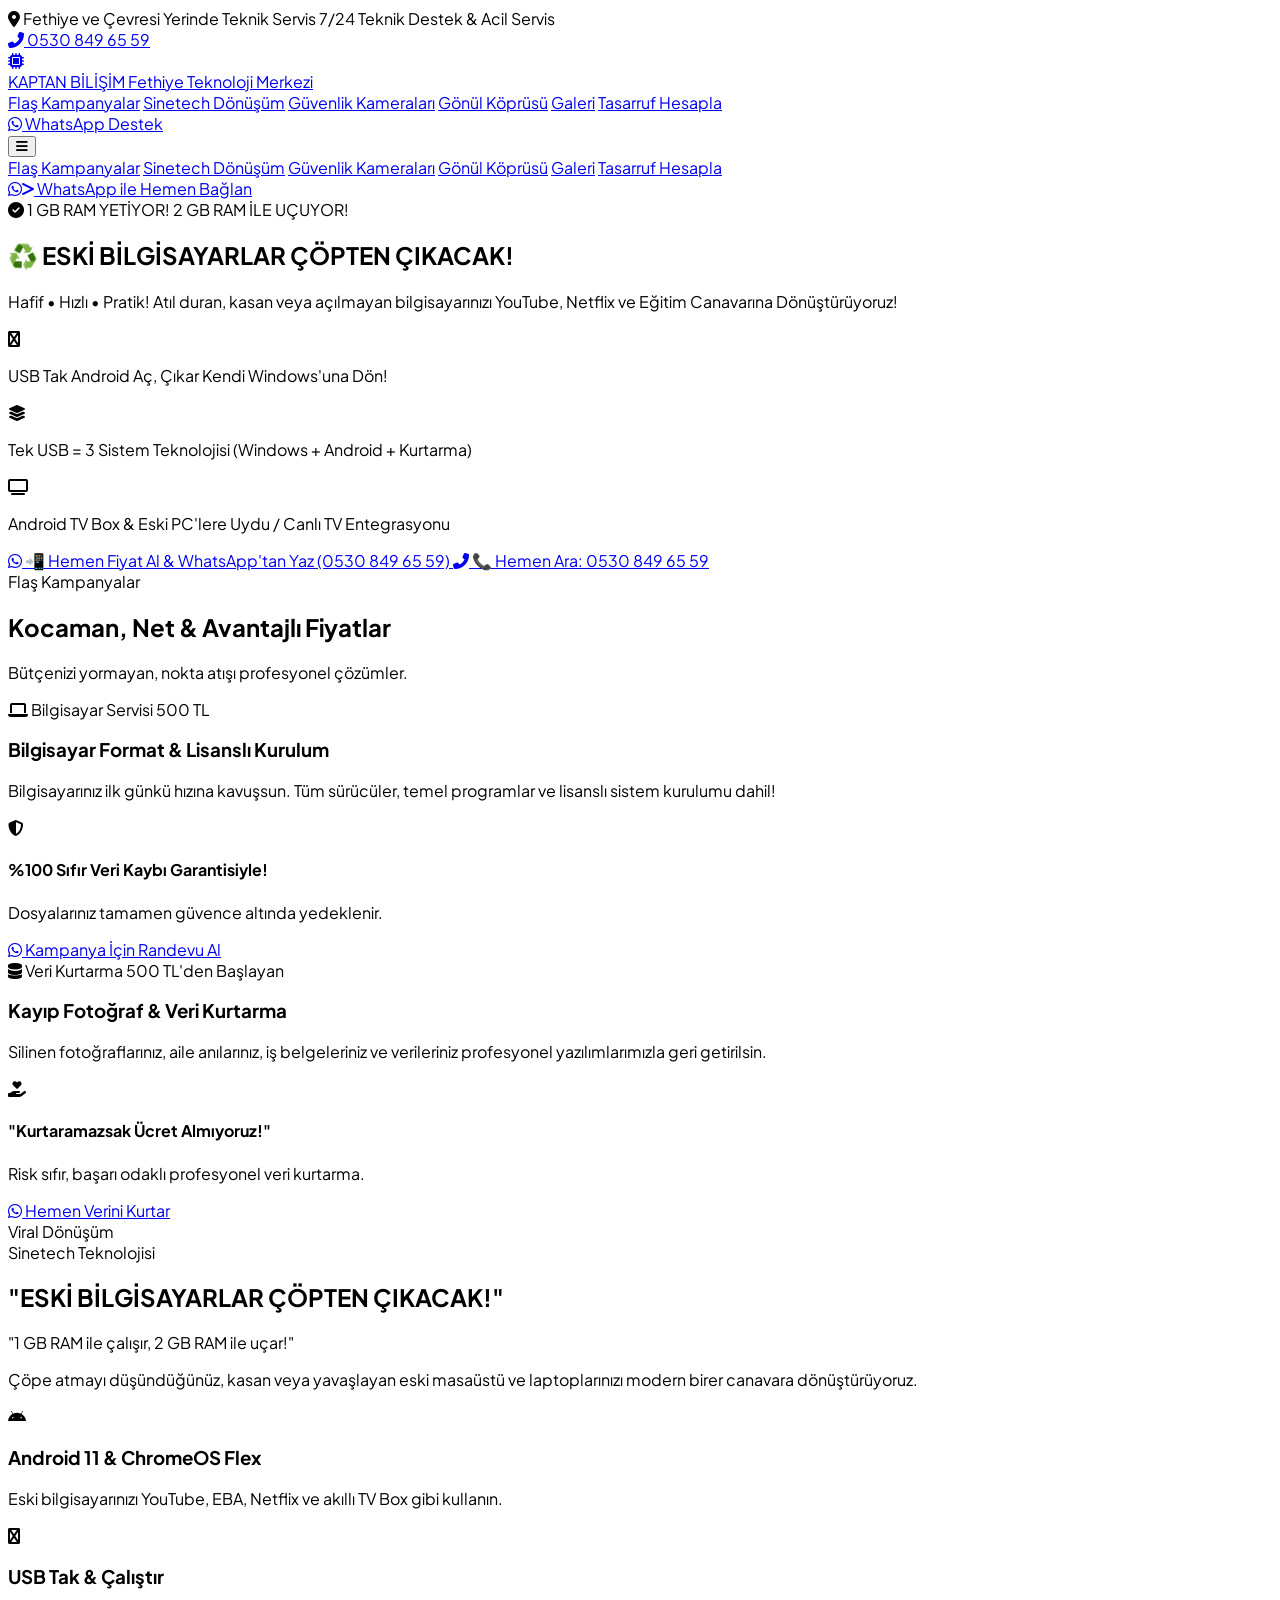
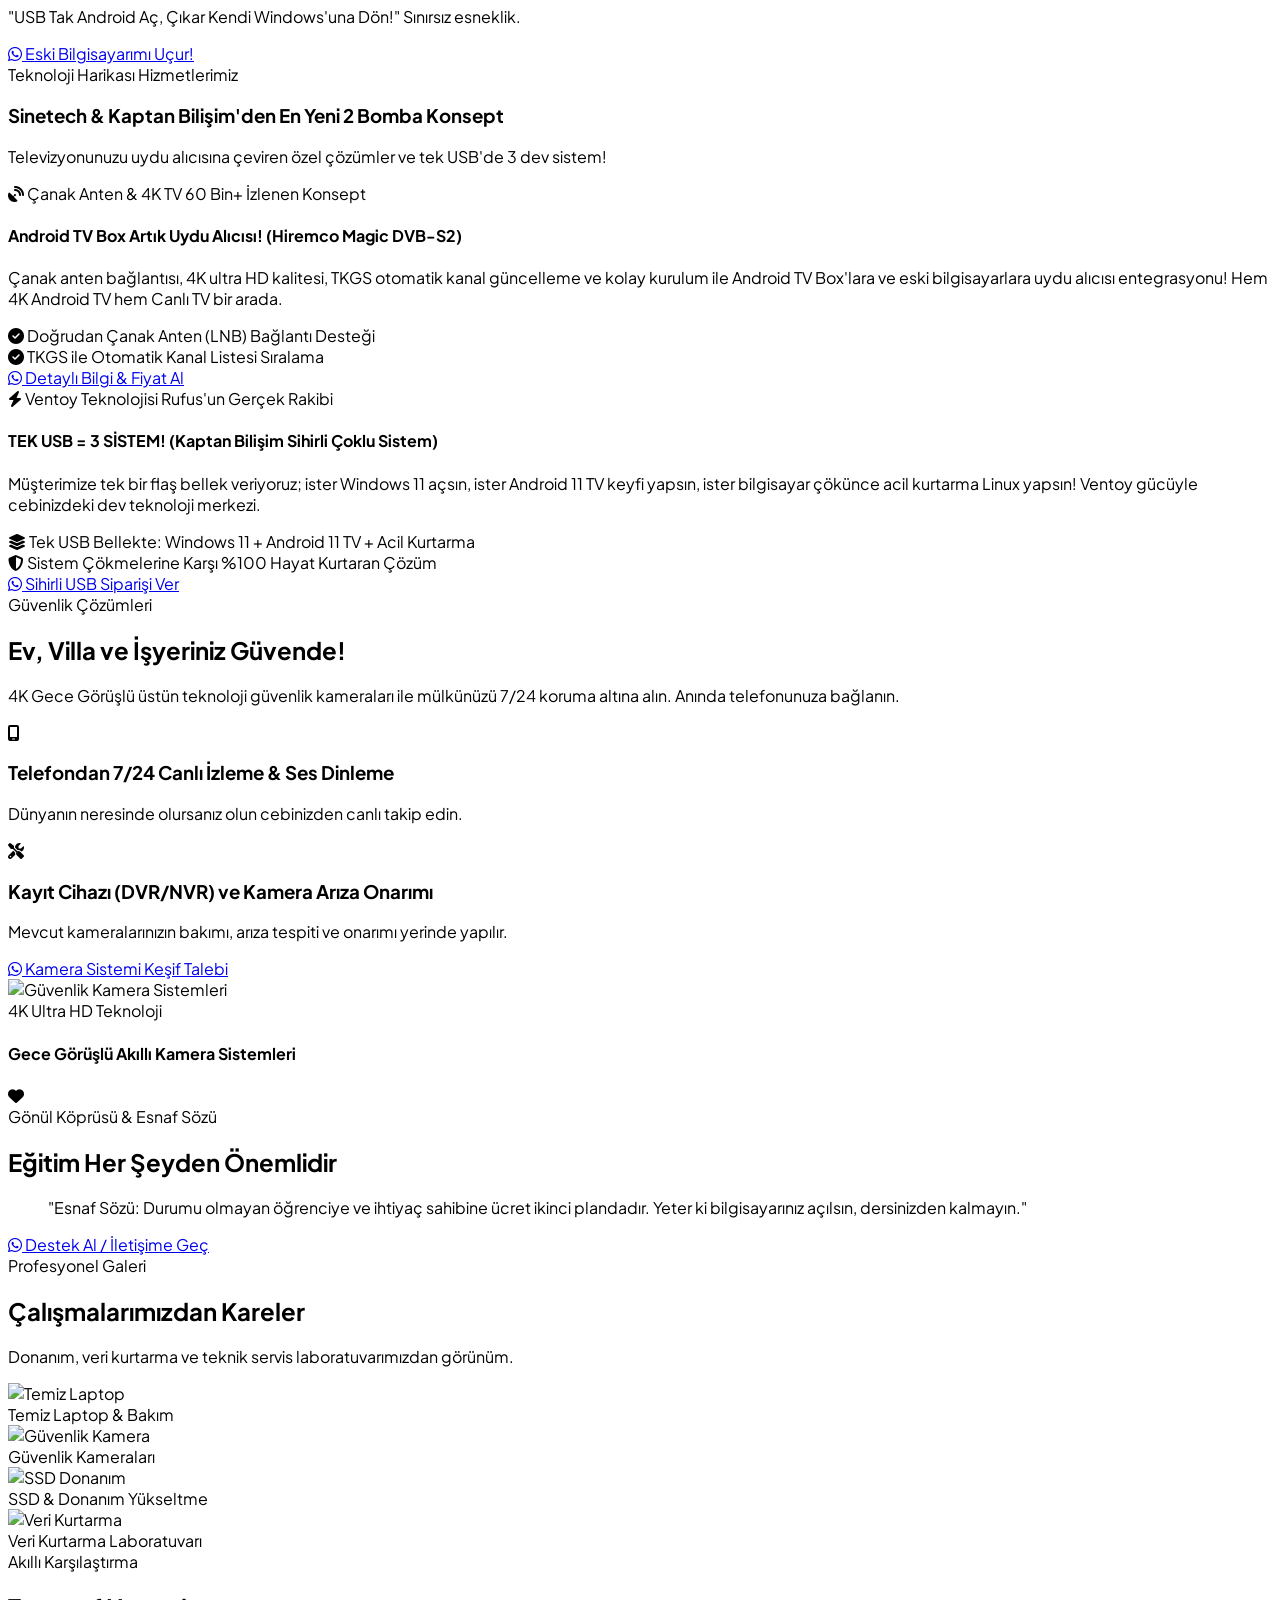
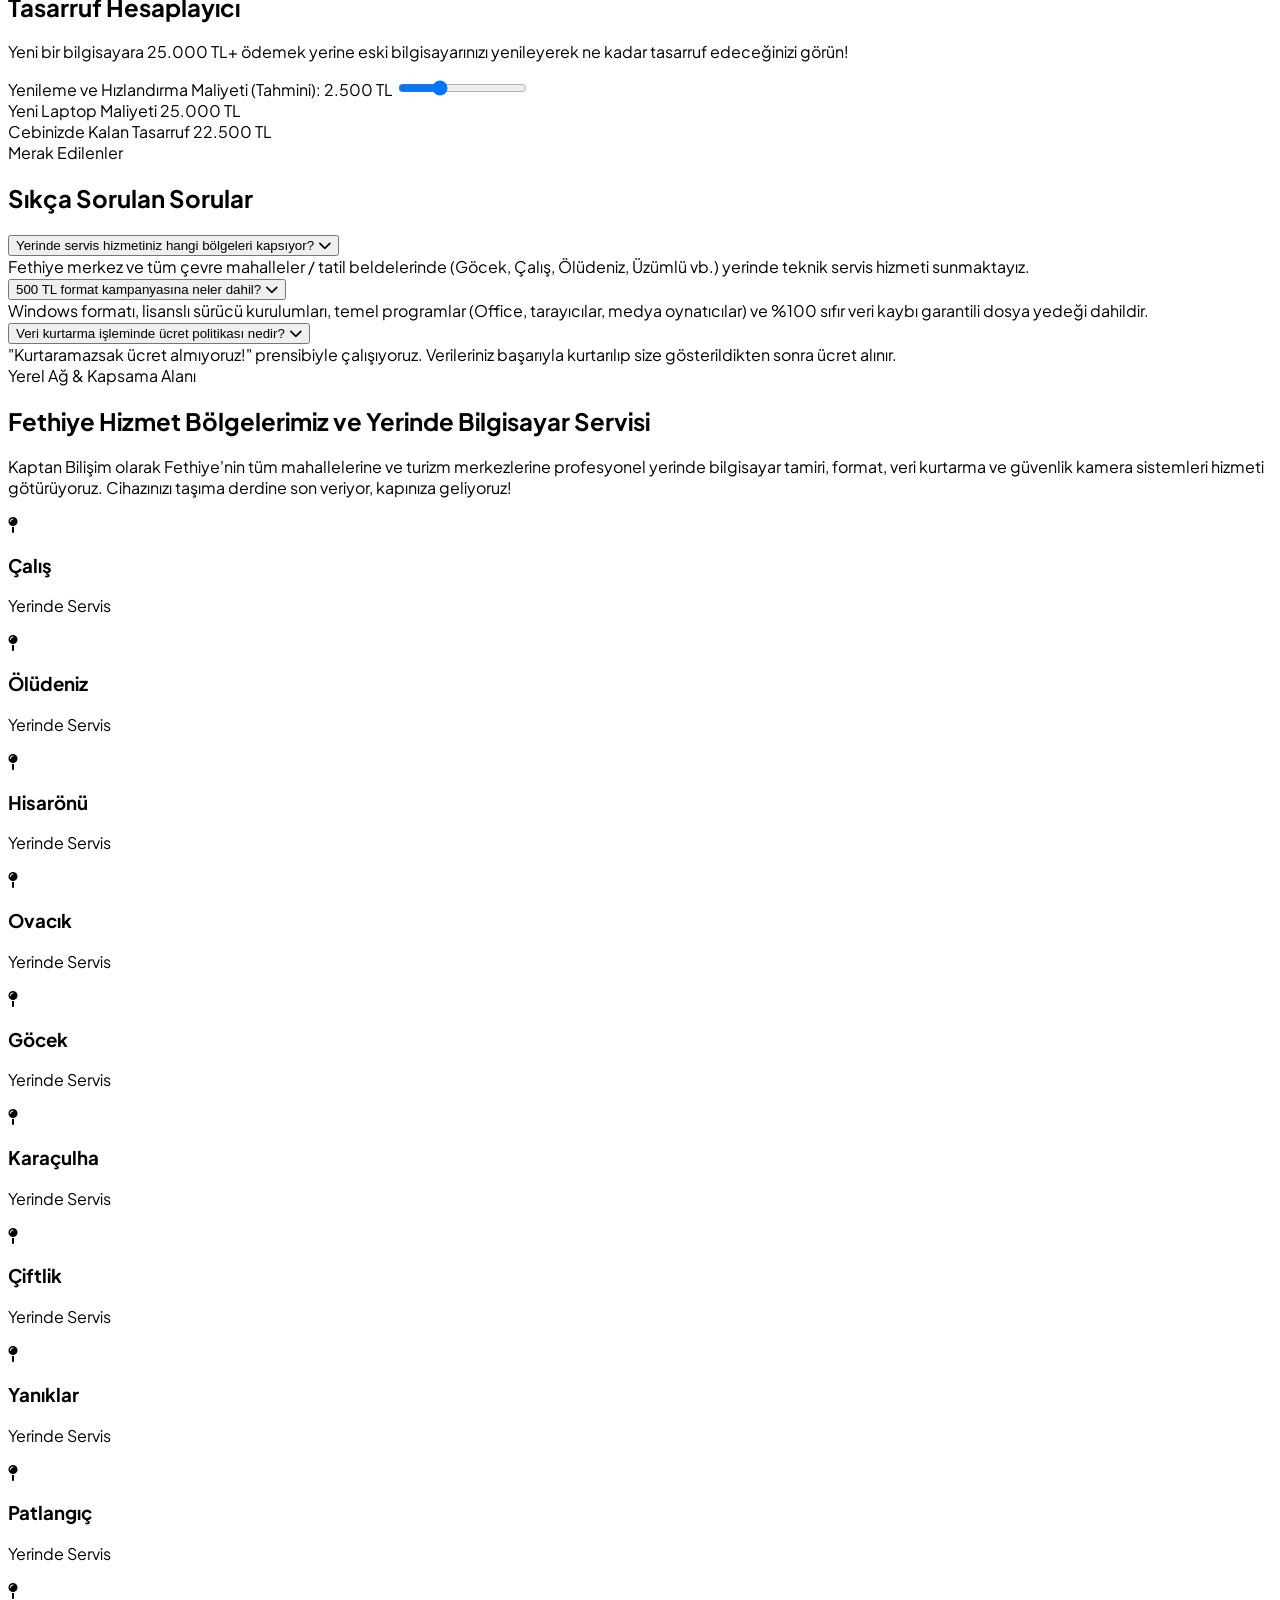
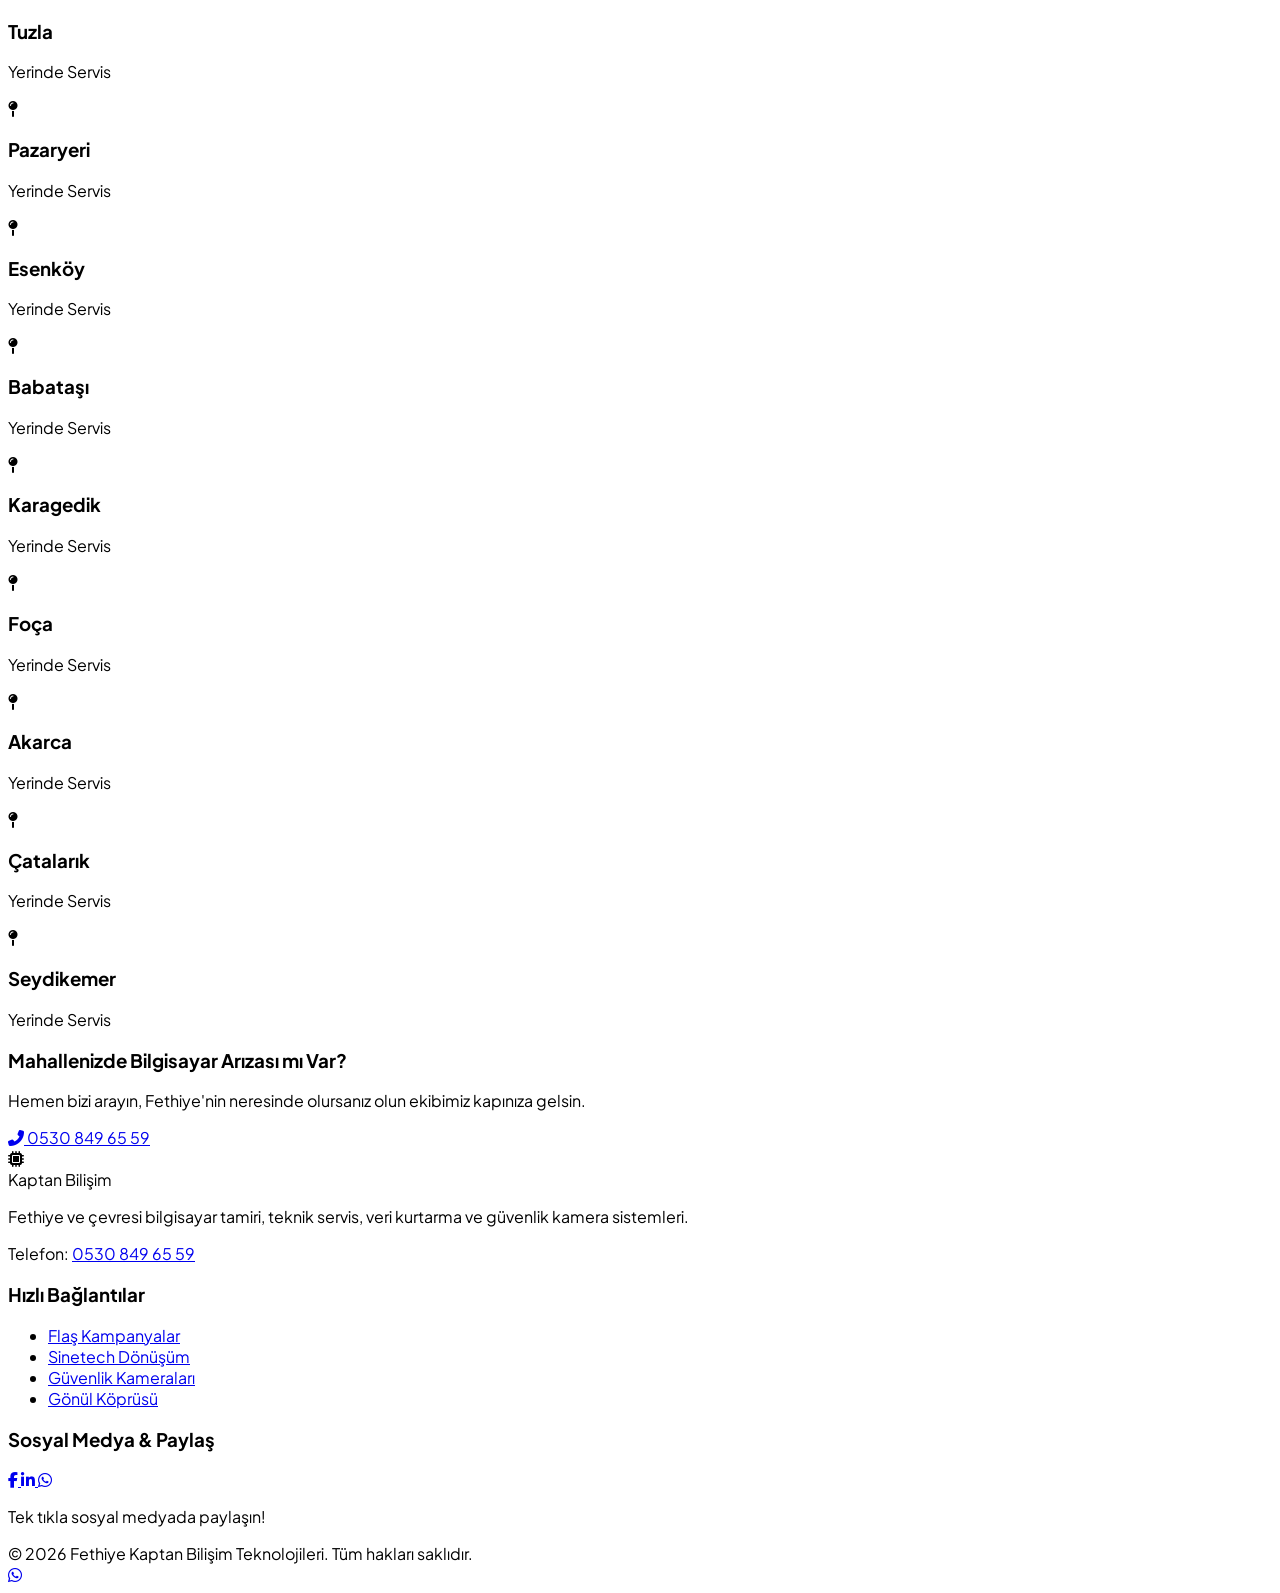
==== commit 2a10ad35: "Add LinkedIn and Facebook share buttons and social schema" ====
--- a/index.html
+++ b/index.html
@@ -47,7 +47,7 @@
 <meta name="geo.region" content="TR-48"><meta name="geo.placename" content="Fethiye, Muğla"><meta name="geo.position" content="36.6214;29.1164"><meta name="ICBM" content="36.6214, 29.1164">
 <meta property="og:type" content="website"><meta property="og:locale" content="tr_TR"><meta property="og:url" content="https://fethiyekaptanbilisimteknolojileri.com.tr/"><meta property="og:title" content="Fethiye Bilgisayar Tamiri ve Yerinde Teknik Servis | Kaptan Bilişim"><meta property="og:description" content="Fethiye, Çalış, Ölüdeniz, Hisarönü, Göcek yerinde bilgisayar tamiri, 500 TL format ve lisanslı kurulum, veri kurtarma, 4K güvenlik kamerası. Ara: 0530 849 65 59">
 <meta name="twitter:card" content="summary"><meta name="twitter:title" content="Fethiye Bilgisayar Tamiri ve Yerinde Teknik Servis | Kaptan Bilişim"><meta name="twitter:description" content="Fethiye, Çalış, Ölüdeniz, Hisarönü, Göcek yerinde bilgisayar tamiri, 500 TL format ve lisanslı kurulum, veri kurtarma, 4K güvenlik kamerası. Ara: 0530 849 65 59">
-<script type="application/ld+json">{"@context":"https://schema.org","@type":"ComputerStore","name":"Fethiye Kaptan Bilişim Teknolojileri","url":"https://fethiyekaptanbilisimteknolojileri.com.tr/","telephone":"+905308496559","priceRange":"₺₺","address":{"@type":"PostalAddress","addressLocality":"Fethiye","addressRegion":"Muğla","addressCountry":"TR"},"geo":{"@type":"GeoCoordinates","latitude":36.6214,"longitude":29.1164},"areaServed":["Fethiye","Çalış","Ölüdeniz","Hisarönü","Göcek","Ovacık","Karaçulha"],"openingHours":"Mo-Su 08:00-22:00","hasOfferCatalog":{"@type":"OfferCatalog","name":"Hizmetler","itemListElement":[{"@type":"Offer","itemOffered":{"@type":"Service","name":"Yerinde bilgisayar tamiri"}},{"@type":"Offer","itemOffered":{"@type":"Service","name":"Format ve lisanslı kurulum"}},{"@type":"Offer","itemOffered":{"@type":"Service","name":"Veri kurtarma"}},{"@type":"Offer","itemOffered":{"@type":"Service","name":"4K güvenlik kamera sistemleri"}}]}}</script>
+<script type="application/ld+json">{"@context":"https://schema.org","@type":"ComputerStore","name":"Fethiye Kaptan Bilişim Teknolojileri","url":"https://fethiyekaptanbilisimteknolojileri.com.tr/","telephone":"+905308496559","priceRange":"₺₺","sameAs":["https://www.facebook.com/fethiyekaptanbilisim","https://www.instagram.com/fethiyekaptanbilisim","https://www.linkedin.com/company/fethiyekaptanbilisim"],"address":{"@type":"PostalAddress","addressLocality":"Fethiye","addressRegion":"Muğla","addressCountry":"TR"},"geo":{"@type":"GeoCoordinates","latitude":36.6214,"longitude":29.1164},"areaServed":["Fethiye","Çalış","Ölüdeniz","Hisarönü","Göcek","Ovacık","Karaçulha"],"openingHours":"Mo-Su 08:00-22:00","hasOfferCatalog":{"@type":"OfferCatalog","name":"Hizmetler","itemListElement":[{"@type":"Offer","itemOffered":{"@type":"Service","name":"Yerinde bilgisayar tamiri"}},{"@type":"Offer","itemOffered":{"@type":"Service","name":"Format ve lisanslı kurulum"}},{"@type":"Offer","itemOffered":{"@type":"Service","name":"Veri kurtarma"}},{"@type":"Offer","itemOffered":{"@type":"Service","name":"4K güvenlik kamera sistemleri"}}]}}</script>
 <script type="application/ld+json">
 {
   "@context": "https://schema.org",
@@ -682,12 +682,19 @@
                     </ul>
                 </div>
                 <div>
-                    <h3 class="text-white font-bold text-base mb-4">İletişim & Konum</h3>
-                    <p class="text-sm mb-2"><i class="fas fa-map-marker-alt text-amber-400 mr-2"></i> Fethiye ve Çevresi Yerinde Teknik Servis</p>
-                    <p class="text-sm mb-4"><i class="fab fa-whatsapp text-emerald-400 mr-2"></i> WhatsApp: 0530 849 65 59</p>
-                    <a href="https://wa.me/905308496559?text=Merhaba,%20web%20sitenizden%20ula%C5%9F%C4%B1yorum." target="_blank" class="inline-block bg-emerald-600 hover:bg-emerald-500 text-white font-bold px-5 py-2.5 rounded-xl text-sm transition">
-                        <i class="fab fa-whatsapp mr-2"></i> WhatsApp Destek Hattı
-                    </a>
+                    <h3 class="text-white font-bold text-base mb-4">Sosyal Medya & Paylaş</h3>
+                    <div class="flex gap-3 mb-4 text-lg">
+                        <a href="https://www.facebook.com/sharer/sharer.php?u=https://fethiyekaptanbilisimteknolojileri.com.tr/" target="_blank" aria-label="Facebook'ta Paylaş" class="w-10 h-10 rounded-xl bg-slate-900 border border-slate-800 flex items-center justify-center text-blue-500 hover:bg-blue-600 hover:text-white transition">
+                            <i class="fab fa-facebook-f"></i>
+                        </a>
+                        <a href="https://www.linkedin.com/sharing/share-offsite/?url=https://fethiyekaptanbilisimteknolojileri.com.tr/" target="_blank" aria-label="LinkedIn'de Paylaş" class="w-10 h-10 rounded-xl bg-slate-900 border border-slate-800 flex items-center justify-center text-sky-400 hover:bg-sky-600 hover:text-white transition">
+                            <i class="fab fa-linkedin-in"></i>
+                        </a>
+                        <a href="https://wa.me/?text=Fethiye%20Kaptan%20Bili%C5%9Fim%20Yerinde%20Bilgisayar%20Servisi:%20https://fethiyekaptanbilisimteknolojileri.com.tr/" target="_blank" aria-label="WhatsApp'ta Paylaş" class="w-10 h-10 rounded-xl bg-slate-900 border border-slate-800 flex items-center justify-center text-emerald-400 hover:bg-emerald-600 hover:text-white transition">
+                            <i class="fab fa-whatsapp"></i>
+                        </a>
+                    </div>
+                    <p class="text-xs text-slate-500">Tek tıkla sosyal medyada paylaşın!</p>
                 </div>
             </div>
             <div class="border-t border-slate-900 pt-8 text-center text-xs text-slate-500">
